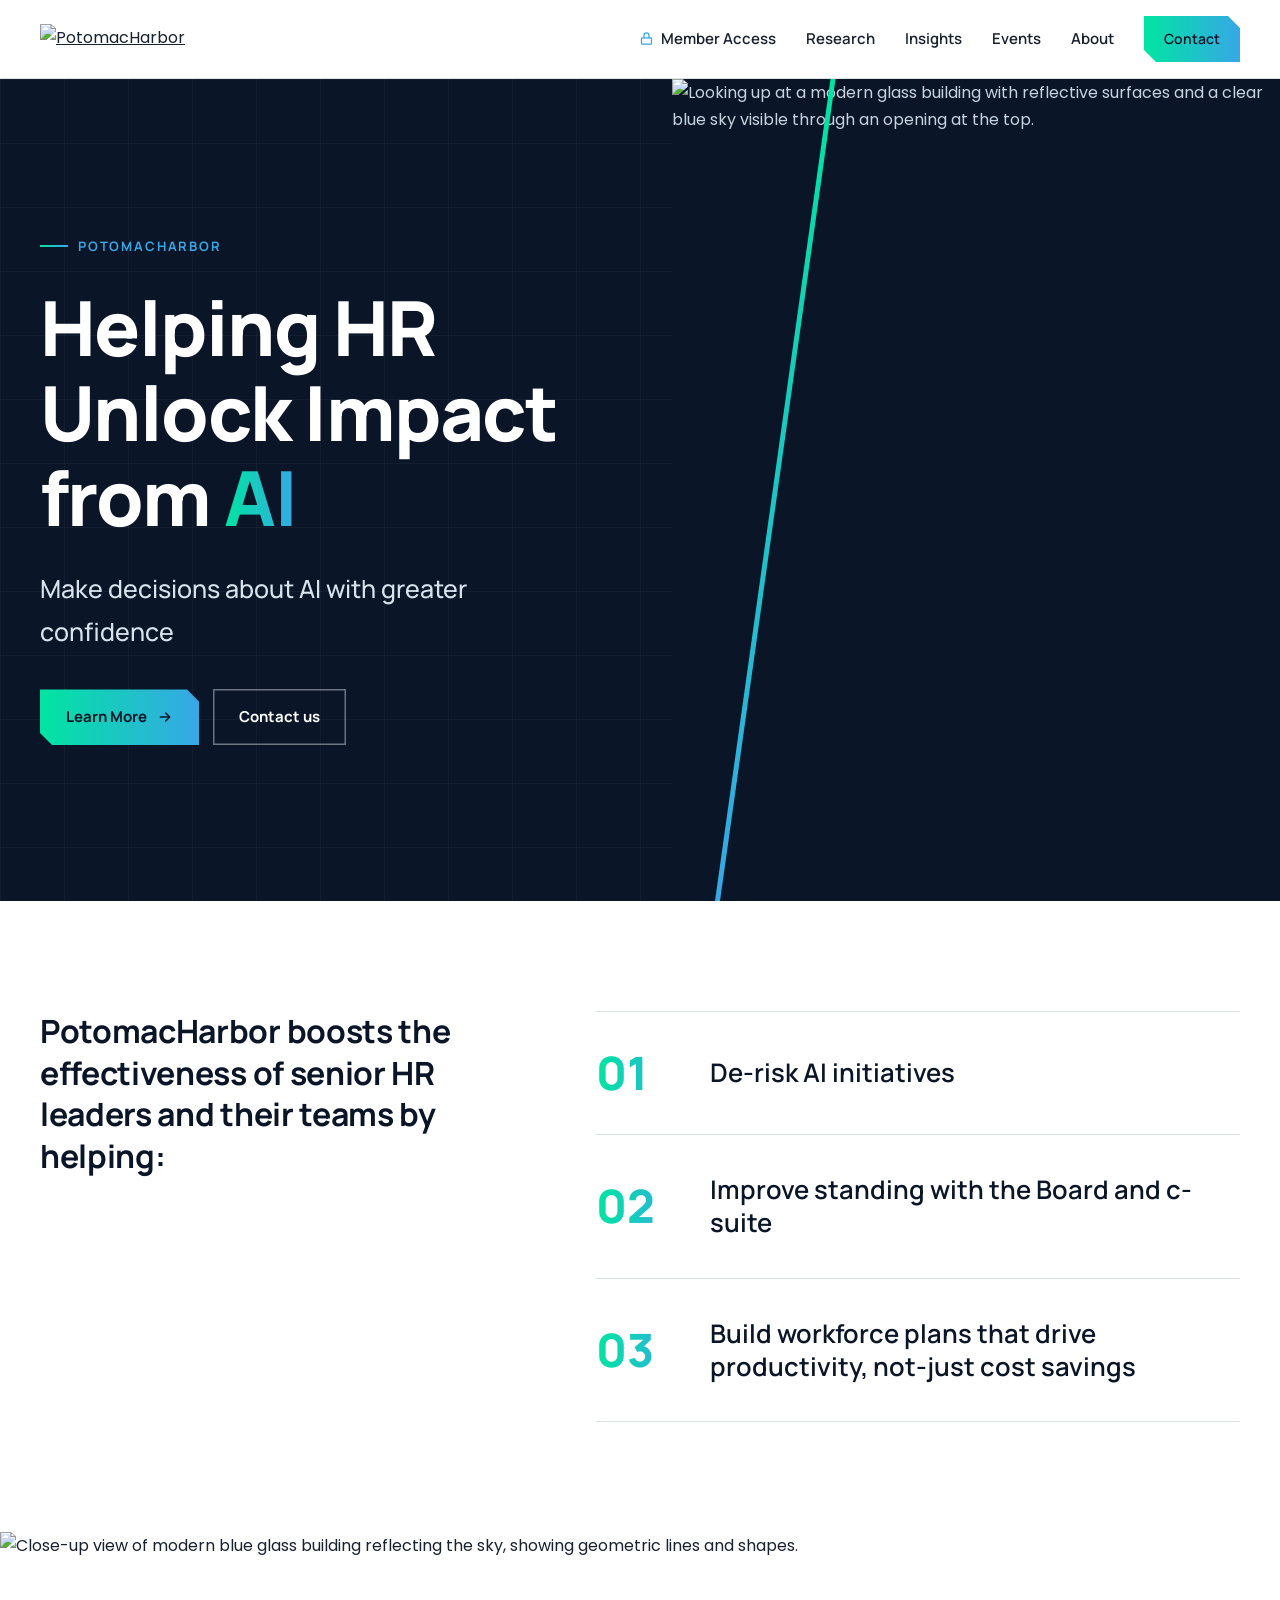
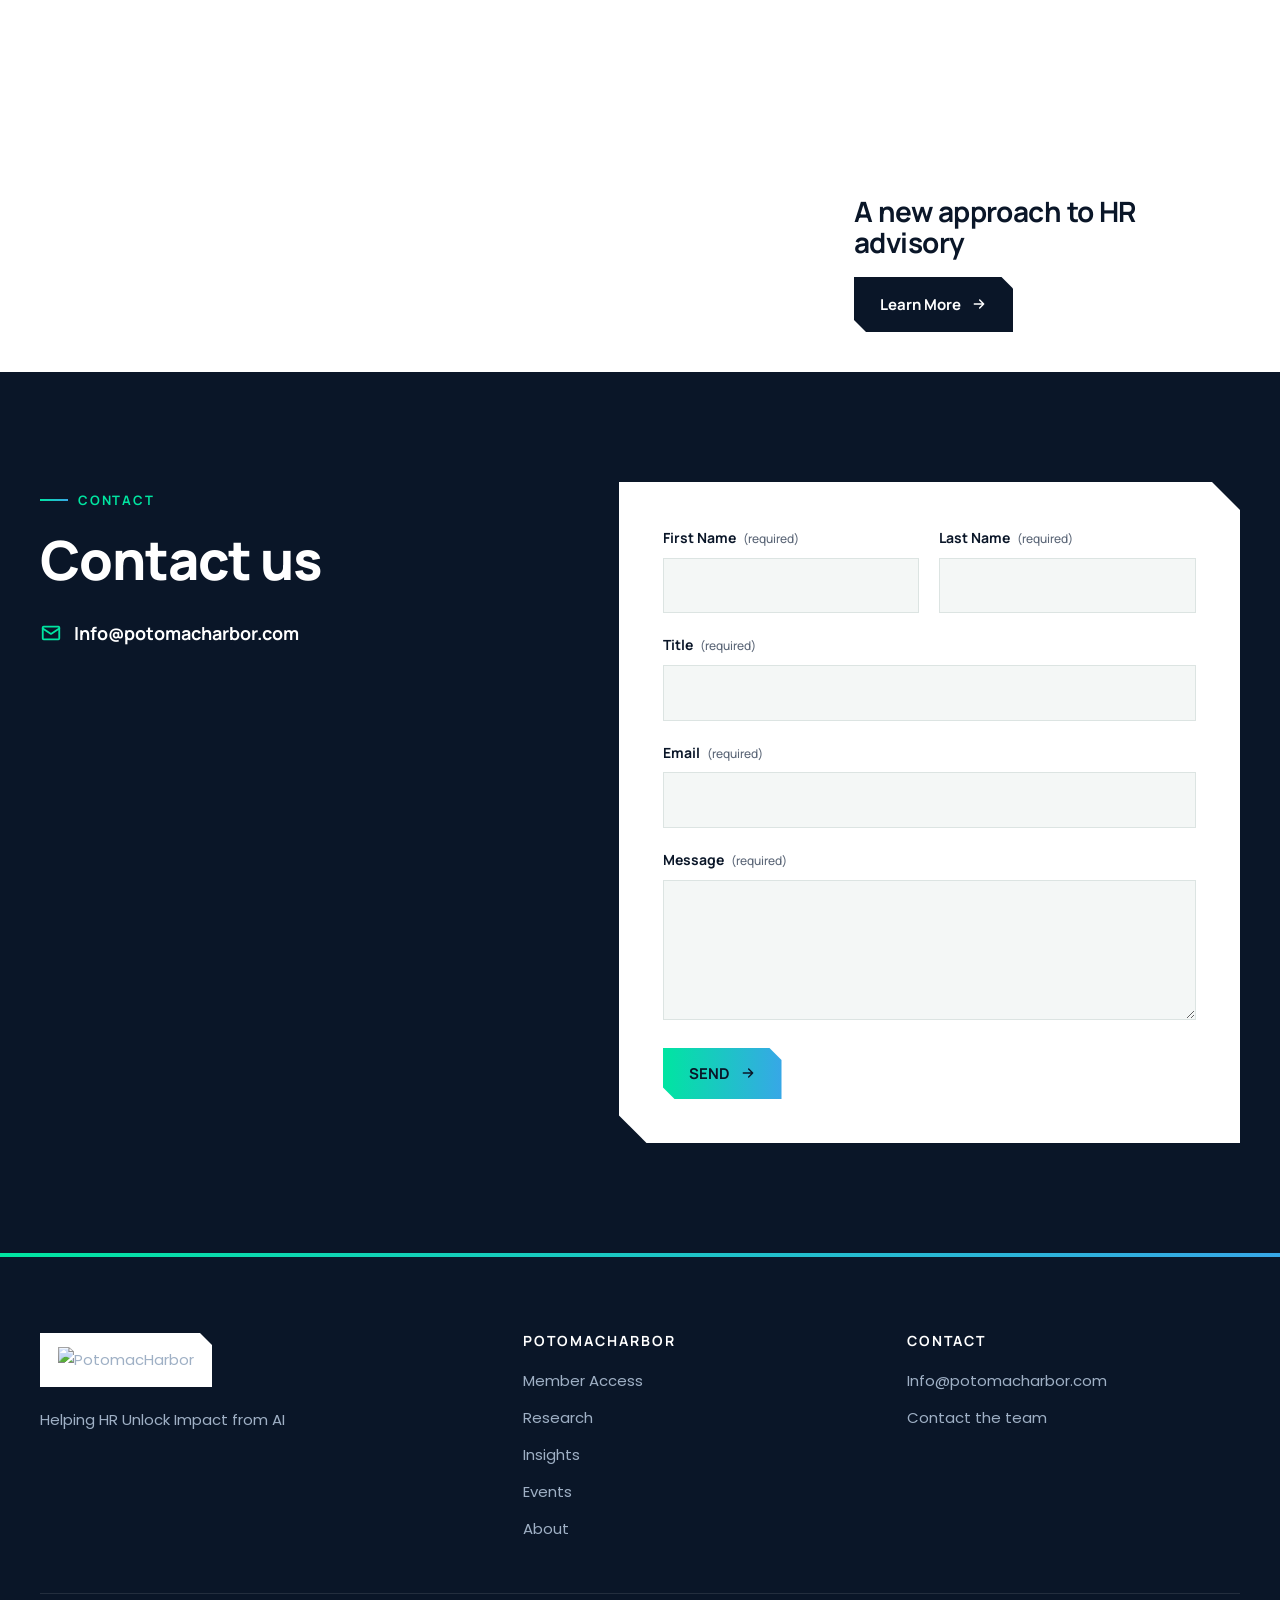
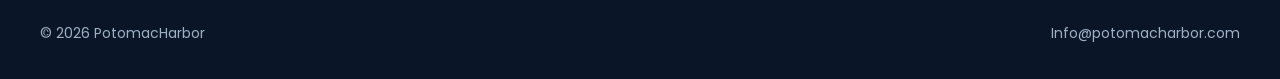
==== index.html @ a84b6c5d "Update index.html" ====
<!DOCTYPE html>
<html lang="en">
<head>
<meta charset="utf-8">
<meta name="viewport" content="width=device-width, initial-scale=1">
<title>Potomac Harbor | Helping HR Unlock Impact from AI</title>
<meta name="description" content="PotomacHarbor boosts the effectiveness of senior HR leaders and their teams by helping de-risk AI initiatives, improve standing with the Board and c-suite, and build workforce plans that drive productivity.">
<link rel="icon" href="https://images.squarespace-cdn.com/content/v1/69d68f6693a7e61e9a5b25c9/e6554da6-3db7-4a8c-995c-954a55c57d66/logo+white+%281%29.png?format=750w">
<link rel="preconnect" href="https://fonts.googleapis.com"><link rel="preconnect" href="https://fonts.gstatic.com" crossorigin>
<link href="https://fonts.googleapis.com/css2?family=Manrope:wght@500;600;700;800&family=Poppins:wght@400;500;600&display=swap" rel="stylesheet">
<link rel="stylesheet" href="style.css">
</head>
<body>
<a class="skip" href="#main" style="position:absolute;left:-999px">Skip to Content</a>
<header class="site-header">
  <div class="wrap">
    <a href="index.html" class="brand" aria-label="PotomacHarbor home"><img src="https://images.squarespace-cdn.com/content/v1/69d68f6693a7e61e9a5b25c9/e6554da6-3db7-4a8c-995c-954a55c57d66/logo+white+%281%29.png?format=750w" alt="PotomacHarbor"></a>
    <button class="menu-btn" aria-label="Menu" aria-expanded="false"><span></span></button>
    <nav class="nav"><a href="member-access.html" class="member"><svg viewBox="0 0 24 24" fill="none" stroke="currentColor" stroke-width="2" stroke-linecap="round" stroke-linejoin="round"><rect x="4" y="11" width="16" height="10" rx="1"/><path d="M8 11V7a4 4 0 0 1 8 0v4"/></svg>Member Access</a><a href="research.html">Research</a><a href="insights.html">Insights</a><a href="events.html">Events</a><a href="about.html">About</a><a href="contact.html" class="btn btn-primary">Contact</a></nav>
  </div>
</header>
<main id="main">

<section class="hero-home">
  <div class="grid">
    <div class="copy">
      <div class="grid-lines"></div>
      <span class="eyebrow">PotomacHarbor</span>
      <h1 class="h-xl">Helping HR Unlock Impact from <span class="grad-text">AI</span></h1>
      <p class="sub">Make decisions about AI with greater confidence</p>
      <div class="actions">
        <a href="about.html" class="btn btn-primary">Learn More <svg viewBox="0 0 24 24" fill="none" stroke="currentColor" stroke-width="2.2" stroke-linecap="round" stroke-linejoin="round"><path d="M5 12h14M13 6l6 6-6 6"/></svg></a>
        <a href="contact.html" class="btn btn-ghost">Contact us</a>
      </div>
    </div>
    <div class="visual">
      <img class="cover" src="https://images.squarespace-cdn.com/content/v1/69d68f6693a7e61e9a5b25c9/cf10af86-2cd5-4952-b2af-070ac83fb382/unsplash-image-1FxMET2U5dU.jpg?format=2500w" alt="Looking up at a modern glass building with reflective surfaces and a clear blue sky visible through an opening at the top.">
    </div>
  </div>
</section>

<section class="pad">
  <div class="wrap helping">
    <div class="intro reveal">
      <p>PotomacHarbor boosts the effectiveness of senior HR leaders and their teams by helping:</p>
    </div>
    <div class="pillars">
      <div class="pillar reveal"><span class="num grad-text">01</span><p>De-risk AI initiatives</p></div>
      <div class="pillar reveal"><span class="num grad-text">02</span><p>Improve standing with the Board and c-suite</p></div>
      <div class="pillar reveal"><span class="num grad-text">03</span><p>Build workforce plans that drive productivity, not-just cost savings</p></div>
    </div>
  </div>
</section>

<section class="glass-band">
  <img class="cover" src="https://images.squarespace-cdn.com/content/v1/69d68f6693a7e61e9a5b25c9/1776203259832-EFPD4QCX9A6XANRIGKE8/unsplash-image-DR3O0MICFYA.jpg?format=2500w" alt="Close-up view of modern blue glass building reflecting the sky, showing geometric lines and shapes.">
  <div class="panel reveal">
    <h2>A new approach to HR advisory</h2>
    <a href="about.html" class="btn btn-dark">Learn More <svg viewBox="0 0 24 24" fill="none" stroke="currentColor" stroke-width="2.2" stroke-linecap="round" stroke-linejoin="round"><path d="M5 12h14M13 6l6 6-6 6"/></svg></a>
  </div>
</section>

<section class="pad on-dark" id="contact">
  <div class="wrap contact-split">
    <div class="reveal">
      <span class="eyebrow">Contact</span>
      <h2 class="h-lg" style="margin-top:18px">Contact us</h2>
      <a class="mail" href="mailto:Info@potomacharbor.com"><svg viewBox="0 0 24 24" fill="none" stroke="currentColor" stroke-width="2" stroke-linecap="round" stroke-linejoin="round"><rect x="3" y="5" width="18" height="14" rx="1"/><path d="m3 7 9 6 9-6"/></svg>Info@potomacharbor.com</a>
    </div>
    <div class="reveal"><form class="form" novalidate>
  <div><label for="f-first">First Name <small>(required)</small></label><input id="f-first" name="first" required></div>
  <div><label for="f-last">Last Name <small>(required)</small></label><input id="f-last" name="last" required></div>
  <div class="full"><label for="f-title">Title <small>(required)</small></label><input id="f-title" name="title" required></div>
  <div class="full"><label for="f-email">Email <small>(required)</small></label><input id="f-email" type="email" name="email" required></div>
  <div class="full"><label for="f-msg">Message <small>(required)</small></label><textarea id="f-msg" name="message" required></textarea></div>
  <button class="btn btn-primary" type="submit">SEND <svg viewBox="0 0 24 24" fill="none" stroke="currentColor" stroke-width="2.2" stroke-linecap="round" stroke-linejoin="round"><path d="M5 12h14M13 6l6 6-6 6"/></svg></button>
  <p class="form-note">Thank you. Your email app should open with your message to Info@potomacharbor.com.</p>
</form></div>
  </div>
</section>

</main>
<footer class="site-footer">
  <div class="wrap">
    <div class="foot-top">
      <div>
        <a href="index.html" class="foot-logo"><img src="https://images.squarespace-cdn.com/content/v1/69d68f6693a7e61e9a5b25c9/e6554da6-3db7-4a8c-995c-954a55c57d66/logo+white+%281%29.png?format=750w" alt="PotomacHarbor"></a>
        <p>Helping HR Unlock Impact from AI</p>
      </div>
      <div>
        <h4>PotomacHarbor</h4>
        <ul>
          <li><a href="member-access.html">Member Access</a></li>
          <li><a href="research.html">Research</a></li>
          <li><a href="insights.html">Insights</a></li>
          <li><a href="events.html">Events</a></li>
          <li><a href="about.html">About</a></li>
        </ul>
      </div>
      <div>
        <h4>Contact</h4>
        <ul>
          <li><a href="mailto:Info@potomacharbor.com">Info@potomacharbor.com</a></li>
          <li><a href="contact.html">Contact the team</a></li>
        </ul>
      </div>
    </div>
    <div class="foot-bottom"><span>&copy; <span id="yr"></span> PotomacHarbor</span><span>Info@potomacharbor.com</span></div>
  </div>
</footer>
<script>document.getElementById('yr').textContent=new Date().getFullYear()</script>
<script src="main.js"></script>
</body>
</html>
---- style.css ----
/* PotomacHarbor redesign | brand: mint #00E5A1 + harbor blue #37A7E7 on deep ink */
:root{
  --ink:#0A1628;
  --ink-2:#11203A;
  --ink-3:#1A2C4A;
  --paper:#F4F7F6;
  --white:#FFFFFF;
  --line:#DCE4E2;
  --text:#18212F;
  --muted:#5A6576;
  --mint:#00E5A1;
  --sky:#37A7E7;
  --grad:linear-gradient(90deg,#00E5A1 0%,#37A7E7 100%);
  --head:'Manrope',system-ui,sans-serif;
  --body:'Poppins',system-ui,sans-serif;
  --wrap:1200px;
  --cut:28px;
}
*{box-sizing:border-box;margin:0;padding:0}
html{scroll-behavior:smooth}
body{font-family:var(--body);font-size:16px;line-height:1.7;color:var(--text);background:var(--white);-webkit-font-smoothing:antialiased}
img{display:block;max-width:100%}
a{color:inherit}
h1,h2,h3,h4{font-family:var(--head);line-height:1.12;letter-spacing:-.02em;font-weight:700}
.wrap{width:min(var(--wrap),100% - 48px);margin-inline:auto}
.grad-text{background:var(--grad);-webkit-background-clip:text;background-clip:text;color:transparent}
.eyebrow{display:inline-flex;align-items:center;gap:10px;font-family:var(--head);font-size:13px;font-weight:700;letter-spacing:.14em;text-transform:uppercase;color:var(--sky)}
.eyebrow::before{content:"";width:28px;height:2px;background:var(--grad)}
.on-dark .eyebrow{color:var(--mint)}

/* Buttons */
.btn{display:inline-flex;align-items:center;gap:10px;font-family:var(--head);font-weight:700;font-size:15px;padding:15px 26px;text-decoration:none;border:0;cursor:pointer;transition:transform .2s,box-shadow .2s,background .2s;clip-path:polygon(0 0,calc(100% - 12px) 0,100% 12px,100% 100%,12px 100%,0 calc(100% - 12px))}
.btn-primary{background:var(--grad);color:var(--ink)}
.btn-primary:hover{transform:translateY(-2px);box-shadow:0 12px 28px rgba(0,229,161,.28)}
.btn-ghost{background:transparent;color:var(--white);box-shadow:inset 0 0 0 1.5px rgba(255,255,255,.4);clip-path:none}
.btn-ghost:hover{box-shadow:inset 0 0 0 1.5px var(--mint);color:var(--mint)}
.btn-dark{background:var(--ink);color:var(--white)}
.btn-dark:hover{background:var(--ink-3)}
.btn svg{width:16px;height:16px}
.link-arrow{font-family:var(--head);font-weight:700;color:var(--ink);text-decoration:none;display:inline-flex;gap:8px;align-items:center;border-bottom:2px solid var(--mint);padding-bottom:2px}
.link-arrow:hover{color:var(--sky);border-color:var(--sky)}

/* Header */
.site-header{position:sticky;top:0;z-index:50;background:rgba(255,255,255,.94);backdrop-filter:saturate(1.4) blur(10px);border-bottom:1px solid var(--line)}
.site-header .wrap{display:flex;align-items:center;justify-content:space-between;height:78px}
.brand img{height:30px;width:auto}
.nav{display:flex;align-items:center;gap:30px}
.nav a{font-family:var(--head);font-weight:600;font-size:15px;text-decoration:none;color:var(--text);position:relative;padding:6px 0}
.nav a:not(.btn)::after{content:"";position:absolute;left:0;right:100%;bottom:0;height:2px;background:var(--grad);transition:right .25s}
.nav a:not(.btn):hover::after,.nav a.active::after{right:0}
.nav .btn{padding:11px 20px;font-size:14px;color:var(--ink)}
.nav .member{display:inline-flex;align-items:center;gap:7px}
.nav .member svg{width:15px;height:15px;color:var(--sky)}
.menu-btn{display:none;background:none;border:0;width:44px;height:44px;cursor:pointer;position:relative}
.menu-btn span,.menu-btn span::before,.menu-btn span::after{position:absolute;left:10px;width:24px;height:2px;background:var(--ink);content:"";transition:.25s}
.menu-btn span{top:21px}.menu-btn span::before{top:-7px;left:0}.menu-btn span::after{top:7px;left:0}
.menu-open .menu-btn span{background:transparent}
.menu-open .menu-btn span::before{top:0;transform:rotate(45deg)}
.menu-open .menu-btn span::after{top:0;transform:rotate(-45deg)}

/* Sections */
section{position:relative}
.pad{padding:110px 0}
.pad-sm{padding:72px 0}
.bg-paper{background:var(--paper)}
.on-dark{background:var(--ink);color:#D3DCE8}
.on-dark h1,.on-dark h2,.on-dark h3,.on-dark h4{color:var(--white)}
.lead{font-size:19px;line-height:1.65;color:var(--muted)}
.on-dark .lead{color:#CBD7E5}
.h-xl{font-size:clamp(42px,6vw,76px);font-weight:800}
.h-lg{font-size:clamp(34px,4.4vw,54px);font-weight:800}
.h-md{font-size:clamp(26px,3vw,36px)}
.stack>*+*{margin-top:22px}

/* Image treatments (varied, no arch) */
.img-chamfer{clip-path:polygon(0 0,calc(100% - 70px) 0,100% 70px,100% 100%,70px 100%,0 calc(100% - 70px))}
.img-frame{position:relative}
.img-frame::before{content:"";position:absolute;inset:22px -22px -22px 22px;border:2px solid;border-image:var(--grad) 1;z-index:0}
.img-frame img{position:relative;z-index:1}
.img-slant{clip-path:polygon(14% 0,100% 0,100% 100%,0 100%)}
.cover{width:100%;height:100%;object-fit:cover}

/* ===== HOME ===== */
.hero-home{background:var(--ink);overflow:hidden;color:#C9D3E0}
.hero-home .grid{display:grid;grid-template-columns:1.05fr .95fr;min-height:calc(100vh - 78px);max-height:860px}
.hero-home .copy{padding:110px 60px 110px max(24px,calc((100vw - var(--wrap))/2));display:flex;flex-direction:column;justify-content:center;gap:28px;position:relative;z-index:2}
.hero-home h1{color:var(--white)}
.hero-home .sub{font-family:var(--head);font-size:clamp(20px,2vw,25px);font-weight:500;color:#D9E3EE;max-width:30ch}
.hero-home .actions{display:flex;flex-wrap:wrap;gap:14px;margin-top:8px}
.hero-home .visual{position:relative}
.hero-home .visual img{position:absolute;inset:0}
.hero-home .visual::after{content:"";position:absolute;left:0;top:0;bottom:0;width:5px;background:linear-gradient(180deg,var(--mint),var(--sky));transform:skewX(-8deg);transform-origin:bottom;left:7%}
.grid-lines{position:absolute;inset:0;background-image:linear-gradient(rgba(255,255,255,.04) 1px,transparent 1px),linear-gradient(90deg,rgba(255,255,255,.04) 1px,transparent 1px);background-size:64px 64px;pointer-events:none}

.helping{display:grid;grid-template-columns:.85fr 1.15fr;gap:80px;align-items:start}
.helping .intro{position:sticky;top:120px}
.helping .intro p{font-family:var(--head);font-size:clamp(24px,2.6vw,32px);font-weight:700;line-height:1.3;color:var(--ink);letter-spacing:-.01em}
.pillars{border-top:1px solid var(--line)}
.pillar{display:grid;grid-template-columns:90px 1fr;gap:24px;align-items:center;padding:38px 0;border-bottom:1px solid var(--line);transition:padding .3s}
.pillar:hover{padding-left:14px}
.pillar .num{font-family:var(--head);font-weight:800;font-size:46px;line-height:1}
.pillar p{font-family:var(--head);font-size:clamp(20px,2vw,26px);font-weight:600;color:var(--ink);line-height:1.3}

.glass-band{position:relative;height:440px;overflow:hidden}
.glass-band img{position:absolute;inset:0}
.glass-band .panel{position:absolute;right:max(24px,calc((100vw - var(--wrap))/2));bottom:0;background:var(--white);padding:40px 44px;max-width:430px;clip-path:polygon(0 0,calc(100% - 30px) 0,100% 30px,100% 100%,0 100%)}
.glass-band .panel h2{font-size:28px;color:var(--ink);margin-bottom:18px}

/* Contact block */
.contact-split{display:grid;grid-template-columns:.9fr 1.1fr;gap:70px;align-items:start}
.contact-split .mail{display:inline-flex;align-items:center;gap:12px;margin-top:28px;font-family:var(--head);font-weight:700;font-size:18px;color:var(--white);text-decoration:none}
.contact-split .mail svg{width:22px;height:22px;color:var(--mint)}
.form{background:var(--white);padding:44px;display:grid;grid-template-columns:1fr 1fr;gap:20px;clip-path:polygon(0 0,calc(100% - var(--cut)) 0,100% var(--cut),100% 100%,var(--cut) 100%,0 calc(100% - var(--cut)))}
.form .full{grid-column:1/-1}
.form label{display:block;font-family:var(--head);font-weight:700;font-size:14px;color:var(--ink);margin-bottom:8px}
.form label small{font-weight:500;color:var(--muted);font-size:12px;margin-left:4px}
.form input,.form textarea{width:100%;font:inherit;font-size:15px;padding:14px 16px;border:1.5px solid var(--line);background:var(--paper);color:var(--text);outline:none;transition:border .2s,background .2s}
.form input:focus,.form textarea:focus{border-color:var(--sky);background:var(--white)}
.form textarea{min-height:140px;resize:vertical}
.form .btn{justify-self:start}
.form-note{grid-column:1/-1;font-size:14px;color:var(--muted);display:none}
.form.sent .form-note{display:block}
.bordered .form{box-shadow:0 0 0 1px var(--line)}

/* ===== PAGE HEROES ===== */
.page-hero{background:var(--ink);color:#C9D3E0;overflow:hidden}
.page-hero .wrap{position:relative;z-index:2}

/* About */
.about-hero .grid{display:grid;grid-template-columns:1.1fr .9fr;gap:70px;align-items:center;padding:100px 0}
.about-hero .img-frame img{height:520px;width:100%;object-fit:cover}
.offer-grid{display:grid;grid-template-columns:repeat(4,1fr);gap:1px;background:var(--line);border:1px solid var(--line);margin-top:50px}
.offer{background:var(--white);padding:36px 30px;min-height:220px;display:flex;flex-direction:column;justify-content:space-between;gap:30px;transition:background .25s}
.offer:hover{background:var(--paper)}
.offer .ic{width:48px;height:48px;display:grid;place-items:center;background:var(--ink);color:var(--mint);clip-path:polygon(0 0,calc(100% - 10px) 0,100% 10px,100% 100%,0 100%)}
.offer .ic svg{width:24px;height:24px}
.offer h3{font-size:21px;color:var(--ink);font-weight:700}
.approach{margin-top:60px;display:grid;grid-template-columns:auto 1fr;gap:26px;align-items:start;max-width:900px}
.approach::before{content:"";width:5px;height:100%;background:var(--grad)}
.approach p{font-family:var(--head);font-size:clamp(20px,2.1vw,26px);font-weight:600;color:var(--ink);line-height:1.45}

.cpo{display:grid;grid-template-columns:1fr 1fr;gap:80px;align-items:center}
.cpo .big{font-size:clamp(46px,6vw,84px);font-weight:800;line-height:1}
.cpo p{font-size:18px;line-height:1.8}

.team-grid{display:grid;grid-template-columns:repeat(4,1fr);gap:28px;margin-top:54px}
.member-card{background:var(--white);border:1px solid var(--line);display:flex;flex-direction:column;transition:transform .3s,box-shadow .3s}
.member-card:hover{transform:translateY(-6px);box-shadow:0 22px 44px rgba(10,22,40,.1)}
.member-card .photo{aspect-ratio:4/4.4;overflow:hidden;position:relative;background:var(--paper)}
.member-card .photo img{width:100%;height:100%;object-fit:cover;object-position:top center;filter:grayscale(.15)}
.member-card .photo::after{content:"";position:absolute;left:0;right:0;bottom:0;height:5px;background:var(--grad)}
.member-card .body{padding:26px 24px 28px;display:flex;flex-direction:column;gap:14px;flex:1}
.member-card h4{font-size:21px;color:var(--ink)}
.member-card .bio{font-size:14.5px;color:var(--muted);line-height:1.65}
.roles{list-style:none;border-top:1px solid var(--line);padding-top:14px;margin-top:auto;display:grid;gap:8px}
.roles li{font-size:13.5px;line-height:1.45;color:var(--text);padding-left:16px;position:relative}
.roles li::before{content:"";position:absolute;left:0;top:7px;width:7px;height:7px;background:var(--mint);transform:rotate(45deg)}
.board-grid{display:grid;grid-template-columns:1fr 1fr;gap:28px;margin-top:46px}
.board-card{display:grid;grid-template-columns:170px 1fr;background:var(--white);border:1px solid var(--line)}
.board-card img{width:100%;height:100%;object-fit:cover;object-position:top;min-height:200px}
.board-card .body{padding:30px;display:flex;flex-direction:column;justify-content:center;gap:12px}
.board-card h4{font-size:21px;color:var(--ink)}
.board-card p{font-size:15px;color:var(--muted)}

/* Research */
.research-hero{position:relative;min-height:600px;display:flex;align-items:flex-end;overflow:hidden;background:var(--ink)}
.research-hero>img{position:absolute;inset:0;opacity:.85}
.research-hero::after{content:"";position:absolute;inset:0;background:linear-gradient(0deg,rgba(10,22,40,.95) 0%,rgba(10,22,40,.25) 60%,rgba(10,22,40,.1) 100%)}
.research-hero .wrap{position:relative;z-index:2;padding:0 0 90px}
.research-hero h1{color:var(--white);font-size:clamp(50px,8vw,112px);font-weight:800;line-height:.98;letter-spacing:-.035em}
.research-hero h1 span{display:block}
.study{display:grid;grid-template-columns:1.25fr .75fr;gap:70px;align-items:start}
.badge{display:inline-block;font-family:var(--head);font-weight:700;font-size:13px;letter-spacing:.06em;padding:8px 14px;background:var(--ink);color:var(--mint)}
.study .body p{font-size:17px;line-height:1.8}
.study .body h3{font-size:clamp(26px,3vw,36px);color:var(--ink)}
.callout{background:var(--ink);color:#C9D3E0;padding:40px;position:sticky;top:120px;clip-path:polygon(0 0,100% 0,100% calc(100% - 40px),calc(100% - 40px) 100%,0 100%)}
.callout .stat{font-family:var(--head);font-size:84px;font-weight:800;line-height:1}
.callout p{margin-top:16px;font-size:16px}
.callout hr{border:0;height:1px;background:rgba(255,255,255,.14);margin:28px 0}
.findings{display:grid;grid-template-columns:1fr 1fr;gap:24px;margin-top:46px}
.finding{background:var(--white);border:1px solid var(--line);padding:38px;position:relative;overflow:hidden}
.finding::before{content:"";position:absolute;top:0;left:0;width:100%;height:4px;background:var(--grad);transform:scaleX(.18);transform-origin:left;transition:transform .5s}
.finding:hover::before{transform:scaleX(1)}
.finding .fig{font-family:var(--head);font-weight:800;font-size:54px;line-height:1;color:var(--ink);display:flex;align-items:baseline;gap:12px;flex-wrap:wrap}
.finding .fig small{font-size:16px;font-weight:600;color:var(--muted);letter-spacing:0}
.finding p{margin-top:18px;font-size:16px;line-height:1.75}
.finding p strong{color:var(--ink);font-family:var(--head)}
.fourS{display:grid;grid-template-columns:repeat(4,1fr);margin-top:56px;position:relative}
.fourS::before{content:"";position:absolute;top:44px;left:44px;right:12%;height:2px;background:var(--grad);opacity:.6}
.s-step{padding-right:28px;position:relative}
.s-step .letter{width:88px;height:88px;display:grid;place-items:center;font-family:var(--head);font-weight:800;font-size:38px;color:var(--ink);background:var(--grad);clip-path:polygon(50% 0,100% 50%,50% 100%,0 50%);position:relative;z-index:1}
.s-step h3{font-size:26px;margin:26px 0 10px}
.s-step p{font-size:15.5px;color:#AFC0D4}
.resources{display:grid;grid-template-columns:1fr 1fr;gap:24px;margin-top:60px}
.res{padding:34px;border:1px solid rgba(255,255,255,.14);display:flex;flex-direction:column;gap:18px;align-items:flex-start}
.res p{font-size:16px}
.fineprint{margin-top:40px;font-size:14px;color:#8FA1B8;max-width:900px}
.next-up{display:grid;grid-template-columns:auto 1fr auto;gap:50px;align-items:center;background:var(--white);border:1px solid var(--line);padding:56px;position:relative}
.next-up::before{content:"";position:absolute;left:-1px;top:-1px;bottom:-1px;width:8px;background:var(--grad)}
.next-up .tag{writing-mode:vertical-rl;transform:rotate(180deg);font-family:var(--head);font-weight:800;letter-spacing:.2em;text-transform:uppercase;font-size:13px;color:var(--sky)}
.next-up h2{color:var(--ink)}
.next-up .q{font-family:var(--head);font-size:21px;font-weight:600;color:var(--ink);margin-top:14px}
.next-up .soon{font-family:var(--head);font-weight:700;color:var(--ink);background:var(--paper);padding:14px 20px;border:1px dashed var(--sky);white-space:nowrap}

/* Insights */
.insights-hero{position:relative;padding:120px 0 100px;overflow:hidden}
.insights-hero>img{position:absolute;top:0;right:0;width:46%;height:100%;object-fit:cover}
.insights-hero::before{content:"";position:absolute;inset:0;background:linear-gradient(90deg,var(--ink) 52%,rgba(10,22,40,.2) 80%);z-index:1}
.insights-hero h1{font-size:clamp(54px,8vw,108px);font-weight:800;color:var(--white);letter-spacing:-.04em}
.insights-hero p{font-size:21px;max-width:28ch;color:#C9D3E0;margin-top:16px;font-family:var(--head);font-weight:500}
.post-feature{display:grid;grid-template-columns:1.2fr .8fr;border:1px solid var(--line);background:var(--white);text-decoration:none;color:inherit;transition:box-shadow .3s}
.post-feature:hover{box-shadow:0 26px 50px rgba(10,22,40,.1)}
.post-feature .thumb{overflow:hidden;background:var(--paper)}
.post-feature .thumb img{width:100%;height:100%;object-fit:cover;transition:transform .6s}
.post-feature:hover .thumb img,.post-card:hover .thumb img{transform:scale(1.04)}
.post-feature .body{padding:56px 50px;display:flex;flex-direction:column;justify-content:center;gap:22px}
.post-feature h2{font-size:clamp(28px,3vw,40px);color:var(--ink)}
.post-feature p{font-size:17px;color:var(--muted)}
.post-grid{display:grid;grid-template-columns:1fr 1fr;gap:28px;margin-top:28px}
.post-card{display:flex;flex-direction:column;background:var(--white);border:1px solid var(--line);text-decoration:none;color:inherit;transition:box-shadow .3s,transform .3s}
.post-card:hover{box-shadow:0 22px 44px rgba(10,22,40,.1);transform:translateY(-4px)}
.post-card .thumb{aspect-ratio:16/9;overflow:hidden;background:var(--paper)}
.post-card .thumb img{width:100%;height:100%;object-fit:cover;transition:transform .6s}
.post-card .body{padding:32px;display:flex;flex-direction:column;gap:16px;flex:1}
.post-card h3{font-size:24px;color:var(--ink)}
.post-card p{font-size:15.5px;color:var(--muted)}
.post-card .link-arrow,.post-feature .link-arrow{align-self:flex-start;margin-top:auto}

/* Learn more strip */
.learn-more{display:grid;grid-template-columns:.8fr 1.2fr;gap:70px;align-items:start}

/* Events */
.events-hero{position:relative;padding:110px 0;overflow:hidden;background:var(--ink)}
.events-hero>img{position:absolute;inset:0;opacity:.55}
.events-hero .wrap{position:relative;z-index:2;display:flex;justify-content:space-between;align-items:flex-end;gap:40px;flex-wrap:wrap}
.events-hero h1{color:var(--white);font-size:clamp(48px,7vw,96px);font-weight:800;letter-spacing:-.035em;max-width:9ch;line-height:1}
.events-hero .count{font-family:var(--head);color:var(--white);text-align:right}
.events-hero .count b{display:block;font-size:72px;line-height:1;font-weight:800}
.ev-group+.ev-group{margin-top:80px}
.ev-group>h2{font-size:28px;color:var(--ink);margin-bottom:28px;display:flex;align-items:center;gap:16px}
.ev-group>h2::after{content:"";flex:1;height:1px;background:var(--line)}
.event{display:grid;grid-template-columns:120px 300px 1fr auto;gap:36px;align-items:center;padding:30px 0;border-top:1px solid var(--line)}
.event:last-child{border-bottom:1px solid var(--line)}
.event .date{font-family:var(--head);text-align:center;border:1.5px solid var(--ink);padding:12px 6px}
.event .date .m{font-size:13px;font-weight:800;letter-spacing:.14em;text-transform:uppercase;color:var(--sky)}
.event .date .d{font-size:42px;font-weight:800;line-height:1;color:var(--ink)}
.event .date .y{font-size:13px;color:var(--muted)}
.event .thumb{aspect-ratio:16/9;overflow:hidden;clip-path:polygon(0 0,calc(100% - 22px) 0,100% 22px,100% 100%,0 100%)}
.event .thumb img{width:100%;height:100%;object-fit:cover}
.event h3{font-size:24px;color:var(--ink)}
.event h3 a{text-decoration:none}
.event h3 a:hover{color:var(--sky)}
.event .meta{display:flex;flex-wrap:wrap;gap:6px 18px;margin:10px 0;font-size:14px;color:var(--muted)}
.event .meta span{display:inline-flex;align-items:center;gap:7px}
.event .meta svg{width:15px;height:15px;color:var(--sky)}
.event .desc{font-size:16px}
.ev-group.past .event{opacity:.72}
.ev-group.past .event .date{border-color:var(--line)}

/* Contact page */
.contact-page{display:grid;grid-template-columns:1fr 1fr;min-height:calc(100vh - 78px)}
.contact-page .left{background:var(--ink);color:#C9D3E0;padding:100px 60px 100px max(24px,calc((100vw - var(--wrap))/2));display:flex;flex-direction:column;justify-content:center;gap:24px;position:relative;overflow:hidden}
.contact-page .left h1{color:var(--white)}
.contact-page .left .shot{margin-top:24px;height:300px;width:100%;object-fit:cover}
.contact-page .right{background:var(--paper);padding:100px max(24px,calc((100vw - var(--wrap))/2)) 100px 60px;display:flex;align-items:center}
.contact-page .right .form{width:100%}

/* Member access */
.hub{display:grid;grid-template-columns:1.1fr .9fr;gap:60px;align-items:stretch}
.hub-intro h1{color:var(--white)}
.hub-cards{display:grid;gap:20px}
.hub-card{background:var(--white);color:var(--text);padding:34px;display:flex;flex-direction:column;gap:14px;align-items:flex-start;clip-path:polygon(0 0,calc(100% - 22px) 0,100% 22px,100% 100%,0 100%)}
.hub-card h3{font-size:22px;color:var(--ink)}
.hub-note{margin-top:30px;display:flex;gap:16px;align-items:flex-start;padding:22px 24px;border:1px solid rgba(55,167,231,.45);background:rgba(55,167,231,.08);font-size:15px;color:#D6E2EE}
.hub-note svg{flex:0 0 22px;width:22px;height:22px;color:var(--sky);margin-top:2px}

/* Footer */
.site-footer{background:var(--ink);color:#9FB0C5;padding:80px 0 34px;position:relative;overflow:hidden}
.site-footer::before{content:"";position:absolute;top:0;left:0;right:0;height:4px;background:var(--grad)}
.foot-top{display:grid;grid-template-columns:1.3fr 1fr 1fr;gap:50px;padding-bottom:50px;border-bottom:1px solid rgba(255,255,255,.1)}
.foot-logo{display:inline-block;background:var(--white);padding:14px 18px;clip-path:polygon(0 0,calc(100% - 12px) 0,100% 12px,100% 100%,0 100%)}
.foot-logo img{height:26px;width:auto}
.foot-top p{margin-top:20px;max-width:34ch;font-size:15px}
.foot-top h4{font-size:14px;letter-spacing:.14em;text-transform:uppercase;color:var(--white);margin-bottom:18px}
.foot-top ul{list-style:none;display:grid;gap:10px}
.foot-top a{text-decoration:none;font-size:15px;transition:color .2s}
.foot-top a:hover{color:var(--mint)}
.foot-bottom{padding-top:28px;display:flex;justify-content:space-between;flex-wrap:wrap;gap:12px;font-size:14px}

/* Reveal */
.reveal{opacity:0;transform:translateY(26px);transition:opacity .8s ease,transform .8s ease}
.reveal.in{opacity:1;transform:none}

/* Responsive */
@media (max-width:1080px){
  .team-grid{grid-template-columns:1fr 1fr}
  .offer-grid{grid-template-columns:1fr 1fr}
  .event{grid-template-columns:100px 220px 1fr;gap:26px}
  .event .cta{grid-column:3}
  .fourS{grid-template-columns:1fr 1fr;row-gap:50px}
  .fourS::before{display:none}
}
@media (max-width:900px){
  .menu-btn{display:block}
  .nav{position:fixed;inset:78px 0 auto 0;background:var(--white);flex-direction:column;align-items:flex-start;gap:0;padding:12px 24px 28px;border-bottom:1px solid var(--line);transform:translateY(-120%);transition:transform .35s;z-index:-1}
  .menu-open .nav{transform:none}
  .nav a{width:100%;padding:14px 0;border-bottom:1px solid var(--line)}
  .nav .btn{margin-top:18px;width:auto;border:0;padding:13px 22px}
  .pad{padding:80px 0}
  .hero-home .grid,.helping,.contact-split,.about-hero .grid,.cpo,.study,.learn-more,.post-feature,.contact-page,.hub,.foot-top{grid-template-columns:1fr}
  .hero-home .grid{max-height:none;min-height:0}
  .hero-home .copy{padding:80px 24px 60px}
  .hero-home .visual{height:360px}
  .helping{gap:40px}.helping .intro,.callout{position:static}
  .about-hero .grid{padding:70px 0;gap:50px}
  .about-hero .img-frame img{height:380px}
  .cpo{gap:30px}
  .glass-band{height:auto}
  .glass-band img{position:relative;height:300px}
  .glass-band .panel{position:relative;right:auto;max-width:none;clip-path:none}
  .findings,.post-grid,.board-grid,.resources{grid-template-columns:1fr}
  .next-up{grid-template-columns:1fr;padding:40px 30px;gap:24px}
  .next-up .tag{writing-mode:horizontal-tb;transform:none}
  .insights-hero>img{width:100%;opacity:.35}
  .insights-hero::before{background:linear-gradient(90deg,var(--ink) 30%,rgba(10,22,40,.6))}
  .post-feature .body{padding:36px 30px}
  .contact-page .left,.contact-page .right{padding:70px 24px}
  .foot-top{gap:36px}
}
@media (max-width:640px){
  .team-grid,.offer-grid,.fourS{grid-template-columns:1fr}
  .form{grid-template-columns:1fr;padding:30px 22px}
  .event{grid-template-columns:1fr;gap:18px}
  .event .date{display:inline-flex;gap:10px;align-items:baseline;justify-self:start;padding:8px 14px}
  .event .date .d{font-size:24px}
  .event .cta{grid-column:auto}
  .board-card{grid-template-columns:1fr}
  .board-card img{height:280px}
  .pillar{grid-template-columns:60px 1fr}
  .pillar .num{font-size:34px}
  .img-chamfer{clip-path:polygon(0 0,calc(100% - 40px) 0,100% 40px,100% 100%,40px 100%,0 calc(100% - 40px))}
  .img-frame::before{inset:14px -10px -14px 10px}
}
@media (prefers-reduced-motion:reduce){.reveal{opacity:1;transform:none;transition:none}*{scroll-behavior:auto}}
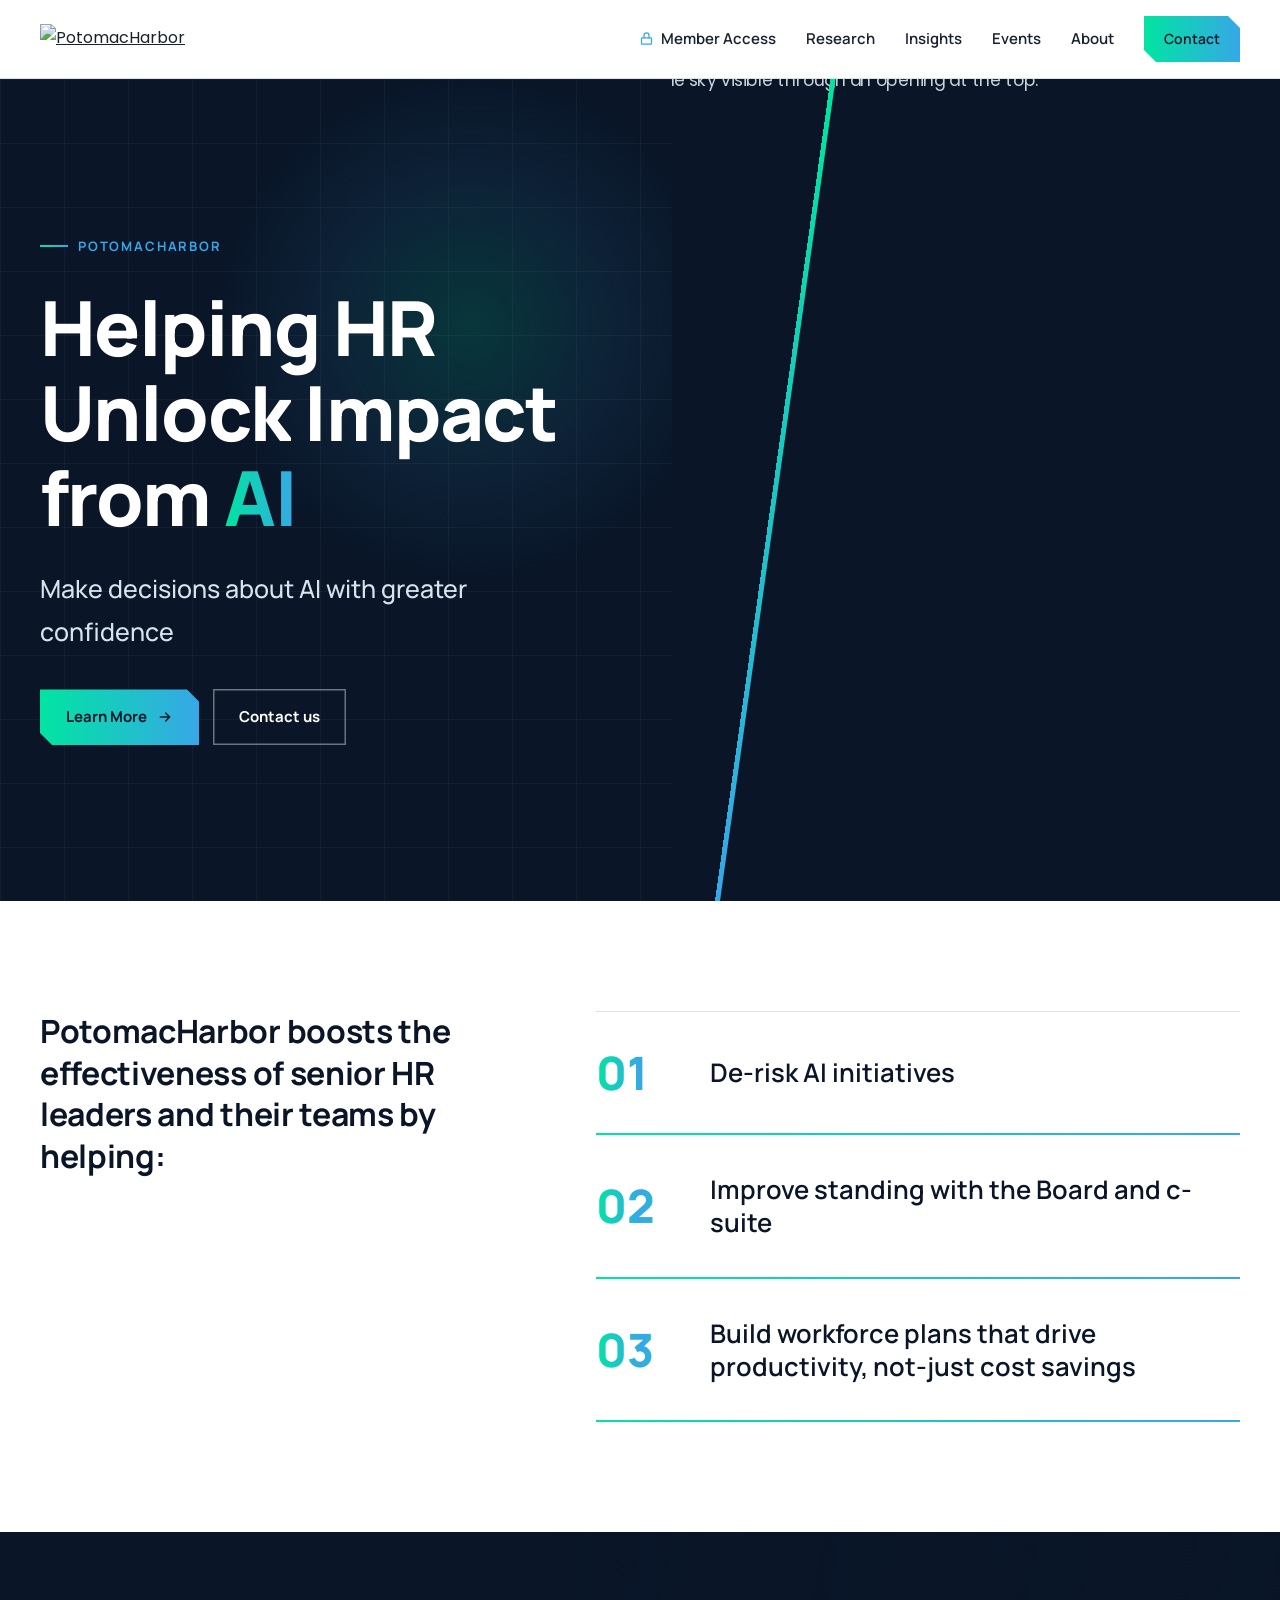
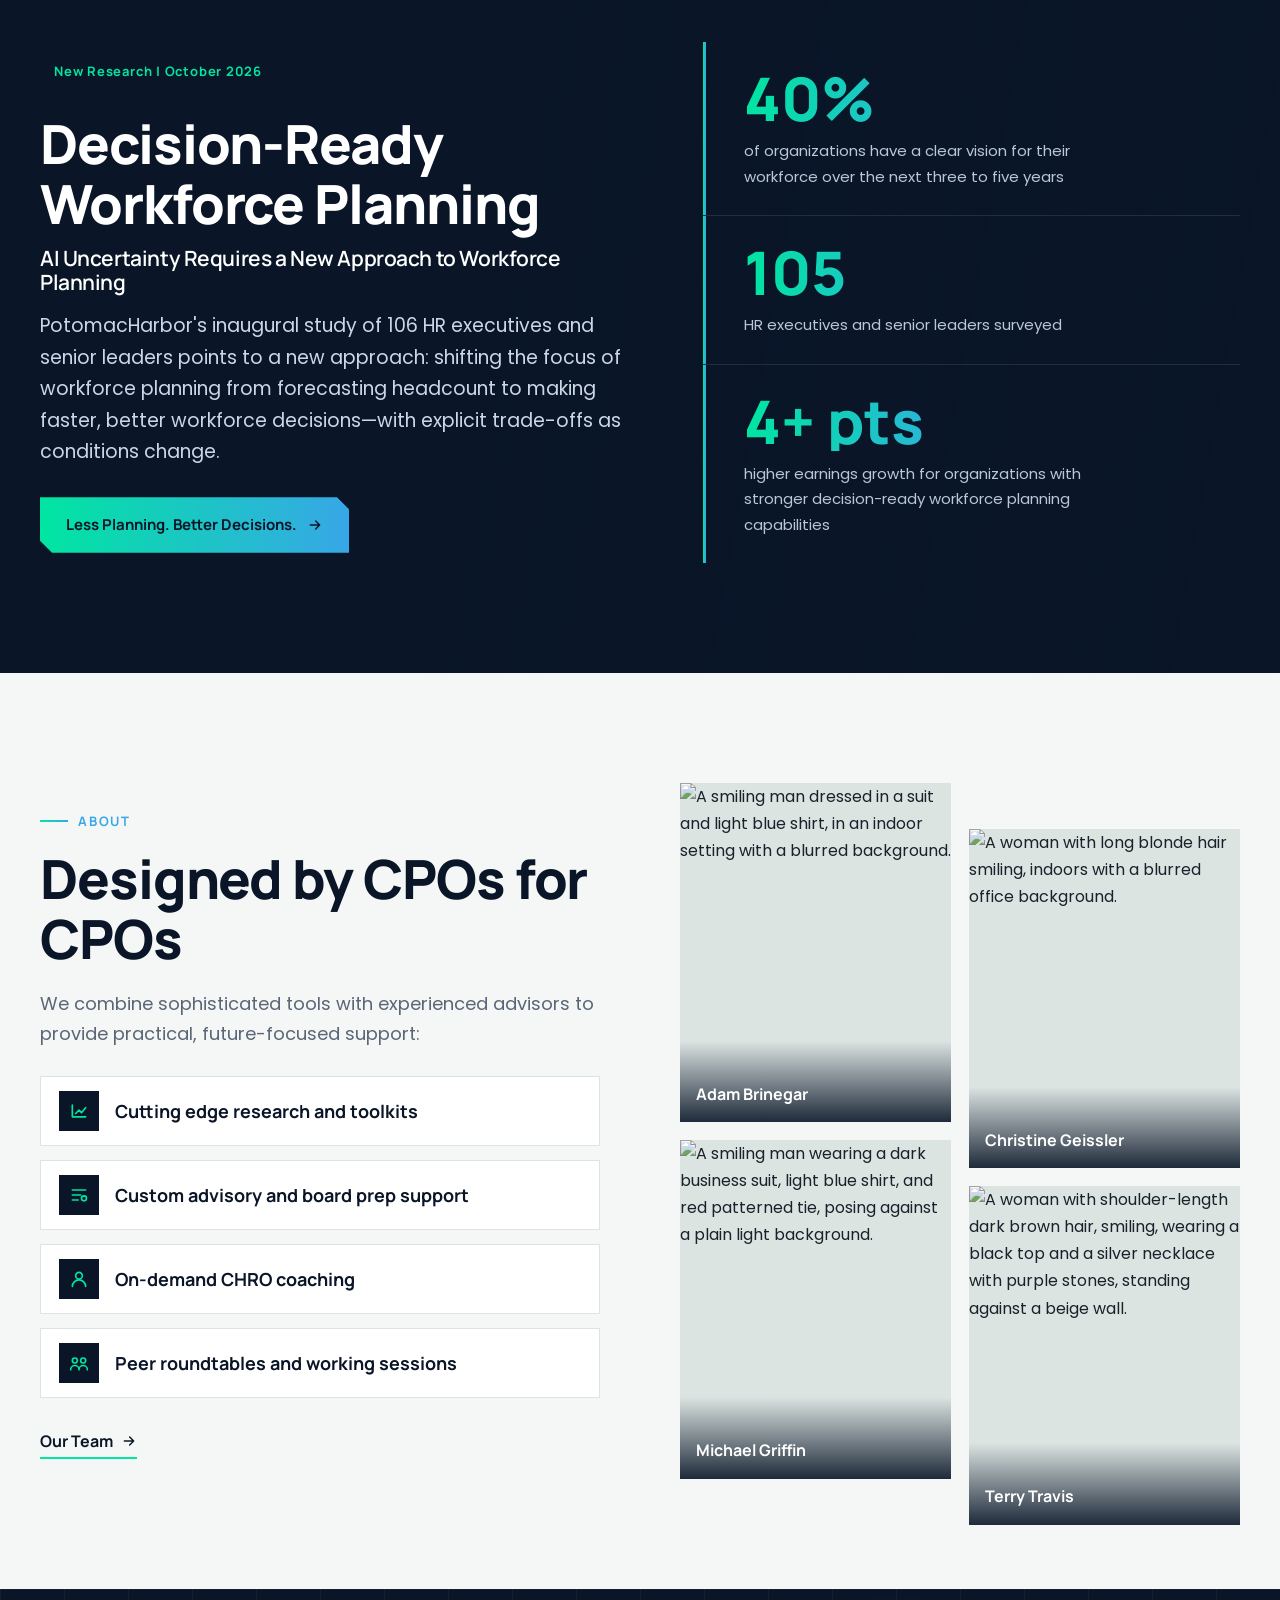
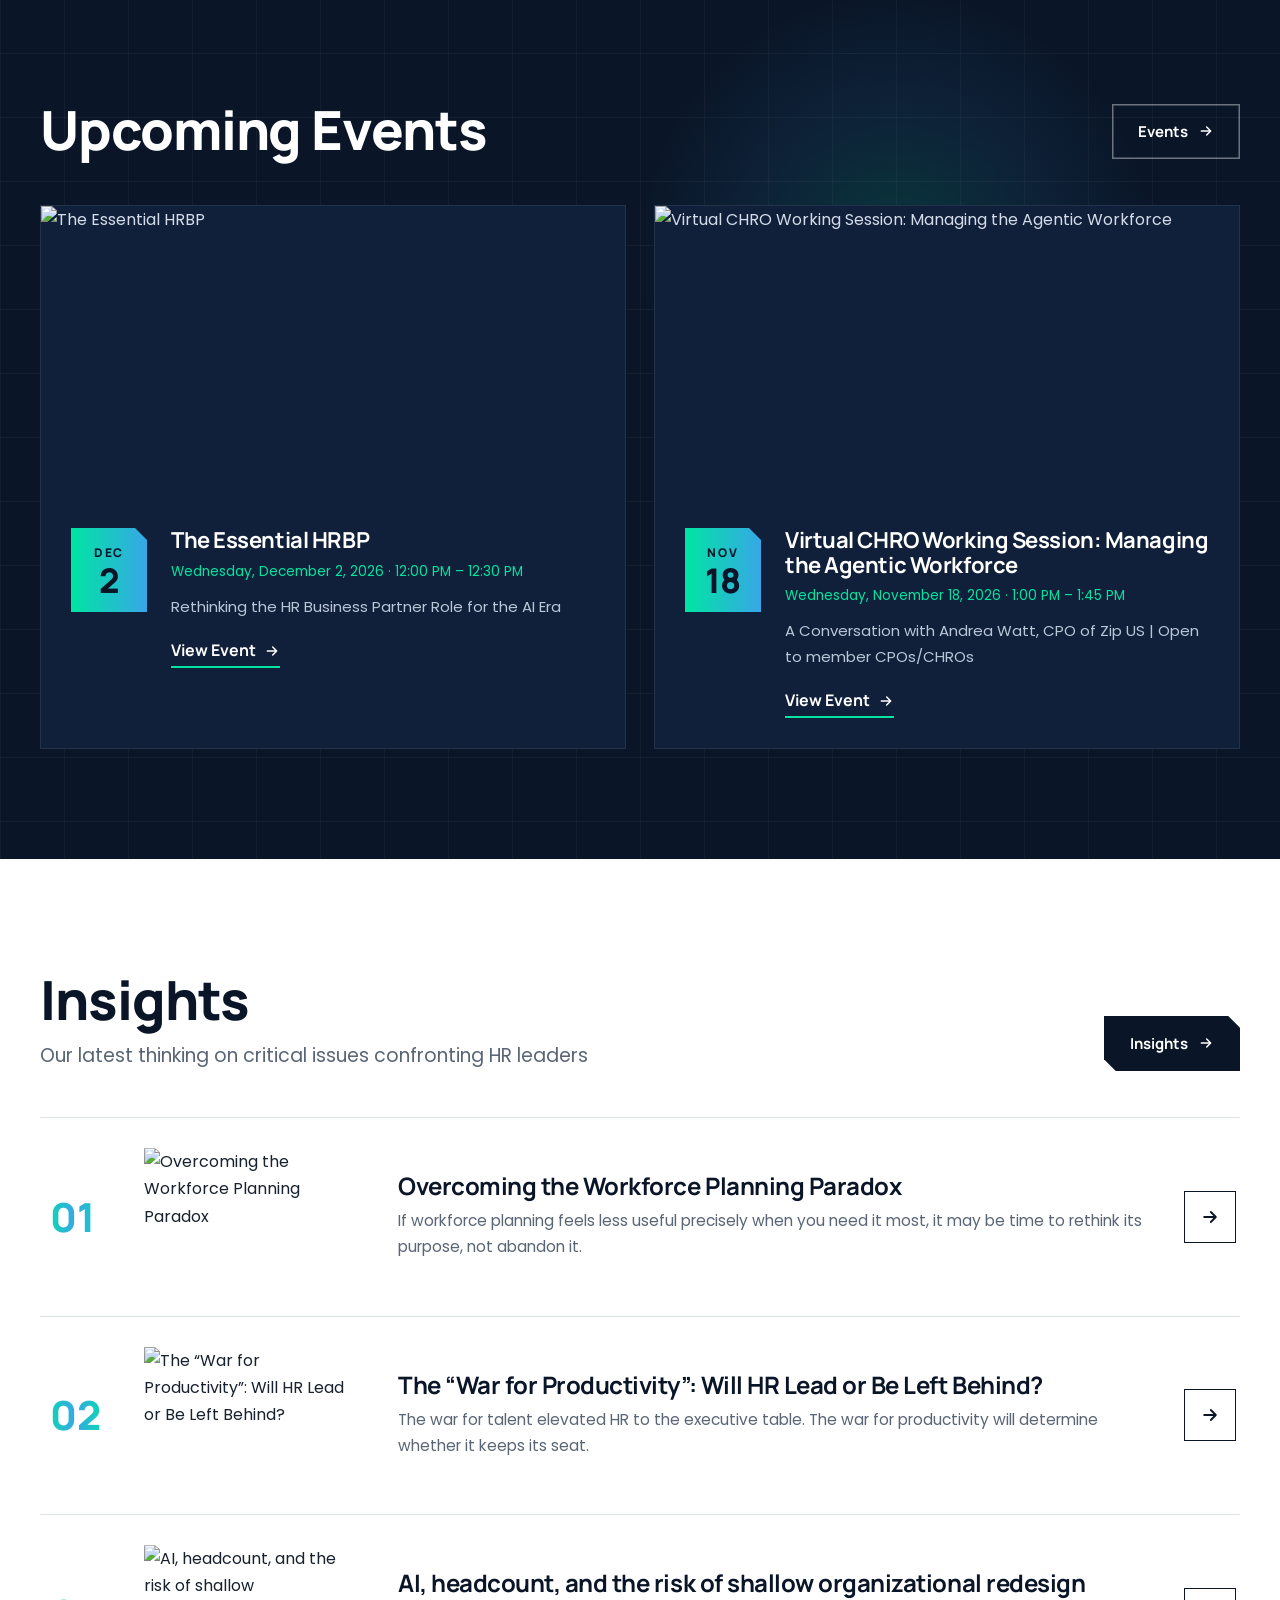
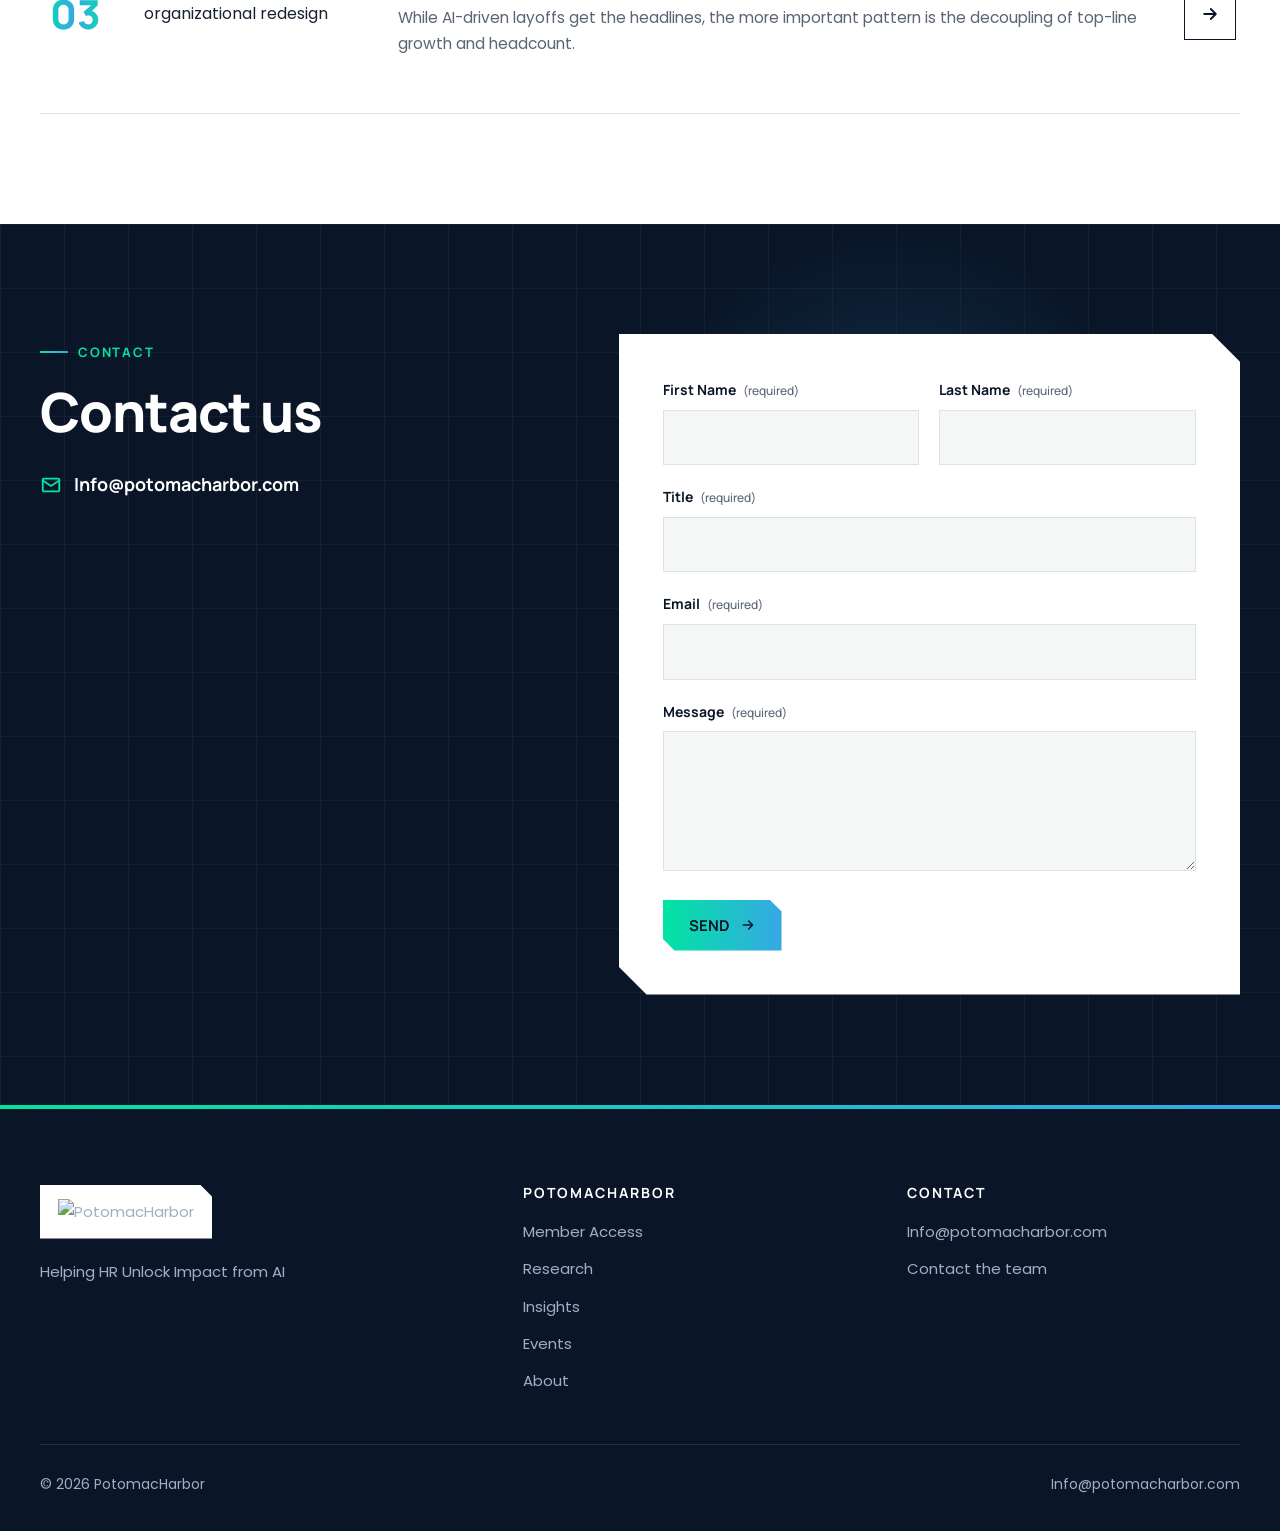
==== commit 406ee995: "Home: add research highlight, CPO/team, upcoming events and insights sections; add motion and effect" ====
--- a/index.html
+++ b/index.html
@@ -24,17 +24,17 @@
 <section class="hero-home">
   <div class="grid">
     <div class="copy">
-      <div class="grid-lines"></div>
-      <span class="eyebrow">PotomacHarbor</span>
-      <h1 class="h-xl">Helping HR Unlock Impact from <span class="grad-text">AI</span></h1>
-      <p class="sub">Make decisions about AI with greater confidence</p>
-      <div class="actions">
+      <div class="grid-lines"></div><div class="glow"></div>
+      <span class="eyebrow anim-up" style="--d:100ms">PotomacHarbor</span>
+      <h1 class="h-xl split-words">Helping HR Unlock Impact from <span class="grad-text">AI</span></h1>
+      <p class="sub anim-up" style="--d:700ms">Make decisions about AI with greater confidence</p>
+      <div class="actions anim-up" style="--d:850ms">
         <a href="about.html" class="btn btn-primary">Learn More <svg viewBox="0 0 24 24" fill="none" stroke="currentColor" stroke-width="2.2" stroke-linecap="round" stroke-linejoin="round"><path d="M5 12h14M13 6l6 6-6 6"/></svg></a>
         <a href="contact.html" class="btn btn-ghost">Contact us</a>
       </div>
     </div>
-    <div class="visual">
-      <img class="cover" src="https://images.squarespace-cdn.com/content/v1/69d68f6693a7e61e9a5b25c9/cf10af86-2cd5-4952-b2af-070ac83fb382/unsplash-image-1FxMET2U5dU.jpg?format=2500w" alt="Looking up at a modern glass building with reflective surfaces and a clear blue sky visible through an opening at the top.">
+    <div class="visual img-wipe">
+      <img class="cover parallax" data-speed="0.12" src="https://images.squarespace-cdn.com/content/v1/69d68f6693a7e61e9a5b25c9/cf10af86-2cd5-4952-b2af-070ac83fb382/unsplash-image-1FxMET2U5dU.jpg?format=2500w" alt="Looking up at a modern glass building with reflective surfaces and a clear blue sky visible through an opening at the top.">
     </div>
   </div>
 </section>
@@ -45,29 +45,122 @@
       <p>PotomacHarbor boosts the effectiveness of senior HR leaders and their teams by helping:</p>
     </div>
     <div class="pillars">
-      <div class="pillar reveal"><span class="num grad-text">01</span><p>De-risk AI initiatives</p></div>
-      <div class="pillar reveal"><span class="num grad-text">02</span><p>Improve standing with the Board and c-suite</p></div>
-      <div class="pillar reveal"><span class="num grad-text">03</span><p>Build workforce plans that drive productivity, not-just cost savings</p></div>
-    </div>
-  </div>
-</section>
-
-<section class="glass-band">
-  <img class="cover" src="https://images.squarespace-cdn.com/content/v1/69d68f6693a7e61e9a5b25c9/1776203259832-EFPD4QCX9A6XANRIGKE8/unsplash-image-DR3O0MICFYA.jpg?format=2500w" alt="Close-up view of modern blue glass building reflecting the sky, showing geometric lines and shapes.">
-  <div class="panel reveal">
-    <h2>A new approach to HR advisory</h2>
-    <a href="about.html" class="btn btn-dark">Learn More <svg viewBox="0 0 24 24" fill="none" stroke="currentColor" stroke-width="2.2" stroke-linecap="round" stroke-linejoin="round"><path d="M5 12h14M13 6l6 6-6 6"/></svg></a>
+      <div class="pillar reveal" style="--d:0ms"><span class="num grad-text">01</span><p>De-risk AI initiatives</p></div>
+      <div class="pillar reveal" style="--d:120ms"><span class="num grad-text">02</span><p>Improve standing with the Board and c-suite</p></div>
+      <div class="pillar reveal" style="--d:240ms"><span class="num grad-text">03</span><p>Build workforce plans that drive productivity, not-just cost savings</p></div>
+    </div>
+  </div>
+</section>
+
+<section class="pad-sm home-research">
+  <div class="hr-bg parallax" data-speed="0.08" style="background-image:url('https://images.squarespace-cdn.com/content/v1/69d68f6693a7e61e9a5b25c9/1776263831377-PBIMV8L354F4267PRZYC/unsplash-image-nMHXQQ4ojiM.jpg?format=2500w')"></div>
+  <div class="wrap hr-inner">
+    <div class="hr-head reveal">
+      <span class="badge">New Research | October 2026</span>
+      <h2 class="h-lg">Decision-Ready Workforce Planning</h2>
+      <h3 class="hr-sub">AI Uncertainty Requires a New Approach to Workforce Planning</h3>
+      <p class="lead">PotomacHarbor's inaugural study of 106 HR executives and senior leaders points to a new approach: shifting the focus of workforce planning from forecasting headcount to making faster, better workforce decisions&mdash;with explicit trade-offs as conditions change.</p>
+      <a href="research.html" class="btn btn-primary">Less Planning. Better Decisions. <svg viewBox="0 0 24 24" fill="none" stroke="currentColor" stroke-width="2.2" stroke-linecap="round" stroke-linejoin="round"><path d="M5 12h14M13 6l6 6-6 6"/></svg></a>
+    </div>
+    <div class="hr-stats">
+      <div class="hr-stat reveal" style="--d:0ms"><b class="grad-text"><span data-count="40">40</span>%</b><p>of organizations have a clear vision for their workforce over the next three to five years</p></div>
+      <div class="hr-stat reveal" style="--d:140ms"><b class="grad-text"><span data-count="106">106</span></b><p>HR executives and senior leaders surveyed</p></div>
+      <div class="hr-stat reveal" style="--d:280ms"><b class="grad-text"><span data-count="4">4</span>+ pts</b><p>higher earnings growth for organizations with stronger decision-ready workforce planning capabilities</p></div>
+    </div>
+  </div>
+</section>
+
+<section class="pad bg-paper">
+  <div class="wrap cpo-home">
+    <div class="reveal">
+      <span class="eyebrow">About</span>
+      <h2 class="h-lg" style="margin:16px 0 20px;color:var(--ink)">Designed by CPOs for CPOs</h2>
+      <p>We combine sophisticated tools with experienced advisors to provide practical, future-focused support:</p>
+      <ul class="svc-list">
+        <li class="reveal" style="--d:0ms"><span class="ic"><svg viewBox="0 0 24 24" fill="none" stroke="currentColor" stroke-width="2" stroke-linecap="round" stroke-linejoin="round"><path d="M4 19V5M4 19h16M8 15l4-4 3 3 5-6"/></svg></span>Cutting edge research and toolkits</li><li class="reveal" style="--d:90ms"><span class="ic"><svg viewBox="0 0 24 24" fill="none" stroke="currentColor" stroke-width="2" stroke-linecap="round" stroke-linejoin="round"><path d="M4 6h16M4 12h10M4 18h7"/><circle cx="18" cy="16" r="3"/></svg></span>Custom advisory and board prep support</li><li class="reveal" style="--d:180ms"><span class="ic"><svg viewBox="0 0 24 24" fill="none" stroke="currentColor" stroke-width="2" stroke-linecap="round" stroke-linejoin="round"><circle cx="12" cy="8" r="4"/><path d="M4 21a8 8 0 0 1 16 0"/></svg></span>On-demand CHRO coaching</li><li class="reveal" style="--d:270ms"><span class="ic"><svg viewBox="0 0 24 24" fill="none" stroke="currentColor" stroke-width="2" stroke-linecap="round" stroke-linejoin="round"><circle cx="7" cy="9" r="3"/><circle cx="17" cy="9" r="3"/><path d="M2 20a5 5 0 0 1 10 0M12 20a5 5 0 0 1 10 0"/></svg></span>Peer roundtables and working sessions</li>
+      </ul>
+      <a href="about.html" class="link-arrow" style="margin-top:30px">Our Team <svg viewBox="0 0 24 24" fill="none" stroke="currentColor" stroke-width="2.2" stroke-linecap="round" stroke-linejoin="round"><path d="M5 12h14M13 6l6 6-6 6"/></svg></a>
+    </div>
+    <div class="faces"><a href="about.html" class="face reveal" style="--d:0ms"><img src="https://images.squarespace-cdn.com/content/v1/69d68f6693a7e61e9a5b25c9/edca619c-cd15-4121-9f21-7b41e5e0ad0c/adam.png?format=500w" alt="A smiling man dressed in a suit and light blue shirt, in an indoor setting with a blurred background."><span>Adam Brinegar</span></a><a href="about.html" class="face reveal" style="--d:100ms"><img src="https://images.squarespace-cdn.com/content/v1/69d68f6693a7e61e9a5b25c9/10ed6e0b-ddcf-4062-83f8-19f9b264783f/christine.png?format=500w" alt="A woman with long blonde hair smiling, indoors with a blurred office background."><span>Christine Geissler</span></a><a href="about.html" class="face reveal" style="--d:200ms"><img src="https://images.squarespace-cdn.com/content/v1/69d68f6693a7e61e9a5b25c9/c7e118ed-4ac4-4e4c-be59-42665928180d/Ballast+Headshot.jpg?format=500w" alt="A smiling man wearing a dark business suit, light blue shirt, and red patterned tie, posing against a plain light background."><span>Michael Griffin</span></a><a href="about.html" class="face reveal" style="--d:300ms"><img src="https://images.squarespace-cdn.com/content/v1/69d68f6693a7e61e9a5b25c9/add874d8-deb3-4920-9318-5bb00faa55fe/Terry+Business+Photo+%282%29+%281%29.jpg?format=500w" alt="A woman with shoulder-length dark brown hair, smiling, wearing a black top and a silver necklace with purple stones, standing against a beige wall."><span>Terry Travis</span></a></div>
+  </div>
+</section>
+
+<section class="pad on-dark home-events">
+  <div class="grid-lines"></div><div class="glow"></div>
+  <div class="wrap" style="position:relative">
+    <div class="sec-head reveal">
+      <h2 class="h-lg">Upcoming Events</h2>
+      <a href="events.html" class="btn btn-ghost">Events <svg viewBox="0 0 24 24" fill="none" stroke="currentColor" stroke-width="2.2" stroke-linecap="round" stroke-linejoin="round"><path d="M5 12h14M13 6l6 6-6 6"/></svg></a>
+    </div>
+    <div class="hev-grid" data-home-events><a class="hev reveal" data-date="2026-11-18" href="https://www.potomacharbor.com/events/managing-the-agentic-workforce" target="_blank" rel="noopener" style="--d:0ms">
+  <div class="hev-img"><img src="https://images.squarespace-cdn.com/content/v1/69d68f6693a7e61e9a5b25c9/1790881600166-R5QHW09OQ19YDQ1NH2KC/Green+Minimalist+Abstract+Zoom+Virtual+Background.png?format=1000w" alt="Virtual CHRO Working Session: Managing the Agentic Workforce" loading="lazy"></div>
+  <div class="hev-body">
+    <div class="hev-date"><span class="m">Nov</span><span class="d">18</span></div>
+    <div><h3>Virtual CHRO Working Session: Managing the Agentic Workforce</h3><p class="meta">Wednesday, November 18, 2026 &middot; 1:00 PM &ndash; 1:45 PM</p><p>A Conversation with Andrea Watt, CPO of Zip US | Open to member CPOs/CHROs</p><span class="link-arrow light">View Event <svg viewBox="0 0 24 24" fill="none" stroke="currentColor" stroke-width="2.2" stroke-linecap="round" stroke-linejoin="round"><path d="M5 12h14M13 6l6 6-6 6"/></svg></span></div>
+  </div>
+</a><a class="hev reveal" data-date="2026-12-02" href="https://www.potomacharbor.com/events/the-essential-hrbp" target="_blank" rel="noopener" style="--d:120ms">
+  <div class="hev-img"><img src="https://images.squarespace-cdn.com/content/v1/69d68f6693a7e61e9a5b25c9/1791485246259-UAJEXWTPE8913A4O2A7M/Red+Minimalist+Abstract+Zoom+Virtual+Background.png?format=1000w" alt="The Essential HRBP" loading="lazy"></div>
+  <div class="hev-body">
+    <div class="hev-date"><span class="m">Dec</span><span class="d">2</span></div>
+    <div><h3>The Essential HRBP</h3><p class="meta">Wednesday, December 2, 2026 &middot; 12:00 PM &ndash; 12:30 PM</p><p>Rethinking the HR Business Partner Role for the AI Era</p><span class="link-arrow light">View Event <svg viewBox="0 0 24 24" fill="none" stroke="currentColor" stroke-width="2.2" stroke-linecap="round" stroke-linejoin="round"><path d="M5 12h14M13 6l6 6-6 6"/></svg></span></div>
+  </div>
+</a><a class="hev reveal" data-date="2026-10-14" href="https://www.potomacharbor.com/events/webinar-building-decision-ready-workforce-plans" target="_blank" rel="noopener" style="--d:240ms">
+  <div class="hev-img"><img src="https://images.squarespace-cdn.com/content/v1/69d68f6693a7e61e9a5b25c9/1787942073054-20RG58DF0TXL9C0KP8OH/Blue+Minimalist+Abstract+Zoom+Virtual+Background.png?format=1000w" alt="Webinar: Building Decision-Ready Workforce Plans" loading="lazy"></div>
+  <div class="hev-body">
+    <div class="hev-date"><span class="m">Oct</span><span class="d">14</span></div>
+    <div><h3>Webinar: Building Decision-Ready Workforce Plans</h3><p class="meta">Wednesday, October 14, 2026 &middot; 12:00 PM &ndash; 12:30 PM</p><p>The goal isn't just to build the workforce plan. It's to know when to change it.</p><span class="link-arrow light">View Event <svg viewBox="0 0 24 24" fill="none" stroke="currentColor" stroke-width="2.2" stroke-linecap="round" stroke-linejoin="round"><path d="M5 12h14M13 6l6 6-6 6"/></svg></span></div>
+  </div>
+</a><a class="hev reveal" data-date="2026-09-23" href="https://www.potomacharbor.com/events/event-two-w7zrh-s4xbg-nypkl-w5j7c" target="_blank" rel="noopener" style="--d:360ms">
+  <div class="hev-img"><img src="https://images.squarespace-cdn.com/content/v1/69d68f6693a7e61e9a5b25c9/1787171344917-WMX3RJLYPIDT79EP6P0P/Copy+of+Sept+15+CHRO+Roundtable+%28Chicago%29+%281%29.png?format=1000w" alt="CHRO Working Session (Virtual)" loading="lazy"></div>
+  <div class="hev-body">
+    <div class="hev-date"><span class="m">Sep</span><span class="d">23</span></div>
+    <div><h3>CHRO Working Session (Virtual)</h3><p class="meta">Wednesday, September 23, 2026 &middot; 1:00 PM &ndash; 2:30 PM</p><p>Reimaging Workforce Planning for the AI Era</p><span class="link-arrow light">View Event <svg viewBox="0 0 24 24" fill="none" stroke="currentColor" stroke-width="2.2" stroke-linecap="round" stroke-linejoin="round"><path d="M5 12h14M13 6l6 6-6 6"/></svg></span></div>
+  </div>
+</a><a class="hev reveal" data-date="2026-09-15" href="https://www.potomacharbor.com/events/event-one-rg2bh-mx2wm-3ea3j-lgnhm" target="_blank" rel="noopener" style="--d:480ms">
+  <div class="hev-img"><img src="https://images.squarespace-cdn.com/content/v1/69d68f6693a7e61e9a5b25c9/8d3a93af-274b-4026-83cf-5c4a7b878290/Sept+15+CHRO+Roundtable+%28Chicago%29+%284%29.png?format=1000w" alt="Chicago CHRO Roundtable" loading="lazy"></div>
+  <div class="hev-body">
+    <div class="hev-date"><span class="m">Sep</span><span class="d">15</span></div>
+    <div><h3>Chicago CHRO Roundtable</h3><p class="meta">Tuesday, September 15, 2026 &middot; 10:00 AM &ndash; 1:30 PM</p><p>Designing the AI-Human Workforce of the Future</p><span class="link-arrow light">View Event <svg viewBox="0 0 24 24" fill="none" stroke="currentColor" stroke-width="2.2" stroke-linecap="round" stroke-linejoin="round"><path d="M5 12h14M13 6l6 6-6 6"/></svg></span></div>
+  </div>
+</a></div>
+  </div>
+</section>
+
+<section class="pad">
+  <div class="wrap">
+    <div class="sec-head reveal">
+      <div><h2 class="h-lg" style="color:var(--ink)">Insights</h2><p class="lead" style="margin-top:10px">Our latest thinking on critical issues confronting HR leaders</p></div>
+      <a href="insights.html" class="btn btn-dark">Insights <svg viewBox="0 0 24 24" fill="none" stroke="currentColor" stroke-width="2.2" stroke-linecap="round" stroke-linejoin="round"><path d="M5 12h14M13 6l6 6-6 6"/></svg></a>
+    </div>
+    <div class="ipost-list"><a class="ipost reveal" href="https://www.potomacharbor.com/insights/overcoming-the-workforce-planning-paradox" target="_blank" rel="noopener" style="--d:0ms">
+  <span class="ipost-n grad-text">01</span>
+  <div class="ipost-img"><img src="https://images.squarespace-cdn.com/content/v1/69d68f6693a7e61e9a5b25c9/1782749992469-OPYOJPIHPCTOFA65TKIX/Copy+of+Blog+Graphic.png?format=750w" alt="Overcoming the Workforce Planning Paradox" loading="lazy"></div>
+  <div class="ipost-body"><h3>Overcoming the Workforce Planning Paradox</h3><p>If workforce planning feels less useful precisely when you need it most, it may be time to rethink its purpose, not abandon it.</p></div>
+  <span class="ipost-go"><svg viewBox="0 0 24 24" fill="none" stroke="currentColor" stroke-width="2.2" stroke-linecap="round" stroke-linejoin="round"><path d="M5 12h14M13 6l6 6-6 6"/></svg></span>
+</a><a class="ipost reveal" href="https://www.potomacharbor.com/insights/the-war-for-productivity-will-hr-lead-or-be-left-behind" target="_blank" rel="noopener" style="--d:110ms">
+  <span class="ipost-n grad-text">02</span>
+  <div class="ipost-img"><img src="https://images.squarespace-cdn.com/content/v1/69d68f6693a7e61e9a5b25c9/1781014745560-QA73IV8CT0YYCJWPHPG2/Copy+of+Copy+of+Blog+Graphic+%281%29.png?format=750w" alt="The &ldquo;War for Productivity&rdquo;: Will HR Lead or Be Left Behind?" loading="lazy"></div>
+  <div class="ipost-body"><h3>The &ldquo;War for Productivity&rdquo;: Will HR Lead or Be Left Behind?</h3><p>The war for talent elevated HR to the executive table. The war for productivity will determine whether it keeps its seat.</p></div>
+  <span class="ipost-go"><svg viewBox="0 0 24 24" fill="none" stroke="currentColor" stroke-width="2.2" stroke-linecap="round" stroke-linejoin="round"><path d="M5 12h14M13 6l6 6-6 6"/></svg></span>
+</a><a class="ipost reveal" href="https://www.potomacharbor.com/insights/Blog%20Post%20Title%20One-3zaa9-zlxng-d5s44" target="_blank" rel="noopener" style="--d:220ms">
+  <span class="ipost-n grad-text">03</span>
+  <div class="ipost-img"><img src="https://images.squarespace-cdn.com/content/v1/69d68f6693a7e61e9a5b25c9/1778089180207-5ESRAGEHLYG97VNS2P9T/Blog+Graphic.png?format=750w" alt="AI, headcount, and the risk of shallow organizational redesign" loading="lazy"></div>
+  <div class="ipost-body"><h3>AI, headcount, and the risk of shallow organizational redesign</h3><p>While AI-driven layoffs get the headlines, the more important pattern is the decoupling of top-line growth and headcount.</p></div>
+  <span class="ipost-go"><svg viewBox="0 0 24 24" fill="none" stroke="currentColor" stroke-width="2.2" stroke-linecap="round" stroke-linejoin="round"><path d="M5 12h14M13 6l6 6-6 6"/></svg></span>
+</a></div>
   </div>
 </section>
 
 <section class="pad on-dark" id="contact">
-  <div class="wrap contact-split">
+  <div class="grid-lines"></div><div class="glow"></div>
+  <div class="wrap contact-split" style="position:relative">
     <div class="reveal">
       <span class="eyebrow">Contact</span>
       <h2 class="h-lg" style="margin-top:18px">Contact us</h2>
       <a class="mail" href="mailto:Info@potomacharbor.com"><svg viewBox="0 0 24 24" fill="none" stroke="currentColor" stroke-width="2" stroke-linecap="round" stroke-linejoin="round"><rect x="3" y="5" width="18" height="14" rx="1"/><path d="m3 7 9 6 9-6"/></svg>Info@potomacharbor.com</a>
-    </div>
-    <div class="reveal"><form class="form" novalidate>
+      <div class="contact-img img-wipe"><img src="https://images.squarespace-cdn.com/content/v1/69d68f6693a7e61e9a5b25c9/1776203259832-EFPD4QCX9A6XANRIGKE8/unsplash-image-DR3O0MICFYA.jpg?format=1200w" alt="Close-up view of modern blue glass building reflecting the sky, showing geometric lines and shapes."></div>
+    </div>
+    <div class="reveal" style="--d:150ms"><form class="form" novalidate>
   <div><label for="f-first">First Name <small>(required)</small></label><input id="f-first" name="first" required></div>
   <div><label for="f-last">Last Name <small>(required)</small></label><input id="f-last" name="last" required></div>
   <div class="full"><label for="f-title">Title <small>(required)</small></label><input id="f-title" name="title" required></div>
--- a/style.css
+++ b/style.css
@@ -342,3 +342,180 @@
   .img-frame::before{inset:14px -10px -14px 10px}
 }
 @media (prefers-reduced-motion:reduce){.reveal{opacity:1;transform:none;transition:none}*{scroll-behavior:auto}}
+
+/* ===================== HOME: new sections ===================== */
+.home-research{position:relative;overflow:hidden;background:var(--ink);color:#D3DCE8;padding:110px 0}
+.hr-bg{position:absolute;inset:-12% 0;background-size:cover;background-position:center;opacity:.32}
+.home-research::after{content:"";position:absolute;inset:0;background:linear-gradient(100deg,var(--ink) 35%,rgba(10,22,40,.55))}
+.hr-inner{position:relative;z-index:2;display:grid;grid-template-columns:1.05fr .95fr;gap:70px;align-items:center}
+.hr-head h2{color:#fff;margin:22px 0 14px}
+.hr-sub{font-size:21px;color:#fff;font-weight:600;margin-bottom:16px}
+.hr-head .lead{color:#CBD7E5;margin-bottom:30px}
+.hr-stats{display:grid;gap:0;border-left:1px solid rgba(255,255,255,.14)}
+.hr-stat{padding:26px 0 26px 40px;border-bottom:1px solid rgba(255,255,255,.1);position:relative}
+.hr-stat:last-child{border-bottom:0}
+.hr-stat::before{content:"";position:absolute;left:-1px;top:0;width:3px;height:0;background:var(--grad);transition:height .9s ease .2s}
+.hr-stat.in::before{height:100%}
+.hr-stat b{font-family:var(--head);font-size:60px;font-weight:800;line-height:1;display:block}
+.hr-stat p{margin-top:10px;font-size:15px;color:#B9C7D8;max-width:40ch}
+
+.cpo-home{display:grid;grid-template-columns:1fr 1fr;gap:80px;align-items:center}
+.cpo-home>div>p{font-size:18px;color:var(--muted)}
+.svc-list{list-style:none;margin-top:26px;display:grid;gap:14px}
+.svc-list li{display:flex;align-items:center;gap:16px;font-family:var(--head);font-weight:700;font-size:18px;color:var(--ink);padding:14px 18px;background:var(--white);border:1px solid var(--line);transition:transform .3s,border-color .3s}
+.svc-list li:hover{transform:translateX(8px);border-color:var(--mint)}
+.svc-list .ic{width:40px;height:40px;flex:0 0 40px;display:grid;place-items:center;background:var(--ink);color:var(--mint)}
+.svc-list .ic svg{width:20px;height:20px}
+.faces{display:grid;grid-template-columns:1fr 1fr;gap:18px}
+.faces .face:nth-child(even){transform:translateY(46px)}
+.faces .face:nth-child(even).reveal:not(.in){transform:translateY(80px)}
+.face{position:relative;display:block;overflow:hidden;aspect-ratio:4/5;background:var(--line);text-decoration:none}
+.face img{width:100%;height:100%;object-fit:cover;object-position:top;transition:transform .7s,filter .5s;filter:grayscale(.35)}
+.face:hover img{transform:scale(1.06);filter:none}
+.face span{position:absolute;left:0;right:0;bottom:0;padding:40px 16px 14px;font-family:var(--head);font-weight:700;color:#fff;background:linear-gradient(0deg,rgba(10,22,40,.9),transparent)}
+.face::after{content:"";position:absolute;left:0;bottom:0;height:4px;width:0;background:var(--grad);transition:width .5s}
+.face:hover::after{width:100%}
+
+.sec-head{display:flex;justify-content:space-between;align-items:flex-end;gap:30px;flex-wrap:wrap;margin-bottom:46px}
+.hev-grid{display:grid;grid-template-columns:1fr 1fr;gap:28px}
+.hev{display:flex;flex-direction:column;text-decoration:none;color:inherit;background:var(--ink-2);border:1px solid rgba(255,255,255,.08);transition:transform .4s,border-color .4s,box-shadow .4s}
+.hev:hover{transform:translateY(-8px);border-color:rgba(0,229,161,.5);box-shadow:0 30px 60px rgba(0,0,0,.35)}
+.hev-img{aspect-ratio:16/8;overflow:hidden}
+.hev-img img{width:100%;height:100%;object-fit:cover;transition:transform .8s}
+.hev:hover .hev-img img{transform:scale(1.06)}
+.hev-body{display:grid;grid-template-columns:76px 1fr;gap:24px;padding:30px}
+.hev-date{display:flex;flex-direction:column;align-items:center;justify-content:center;background:var(--grad);color:var(--ink);font-family:var(--head);height:84px;clip-path:polygon(0 0,calc(100% - 12px) 0,100% 12px,100% 100%,0 100%)}
+.hev-date .m{font-size:12px;font-weight:800;letter-spacing:.14em;text-transform:uppercase}
+.hev-date .d{font-size:34px;font-weight:800;line-height:1}
+.hev h3{color:#fff;font-size:22px}
+.hev .meta{font-size:13.5px;color:var(--mint);margin:8px 0 10px}
+.hev p{font-size:15px;color:#B9C7D8}
+.link-arrow.light{color:#fff;margin-top:18px}
+.ipost-list{border-top:1px solid var(--line)}
+.ipost{display:grid;grid-template-columns:70px 220px 1fr 56px;gap:34px;align-items:center;padding:30px 0;border-bottom:1px solid var(--line);text-decoration:none;color:inherit;position:relative}
+.ipost::before{content:"";position:absolute;left:0;right:0;top:0;bottom:0;background:var(--paper);transform:scaleY(0);transform-origin:bottom;transition:transform .45s ease;z-index:-1}
+.ipost:hover::before{transform:scaleY(1)}
+.ipost-n{font-family:var(--head);font-weight:800;font-size:40px;padding-left:10px}
+.ipost-img{aspect-ratio:16/10;overflow:hidden;clip-path:polygon(0 0,100% 0,100% calc(100% - 18px),calc(100% - 18px) 100%,0 100%)}
+.ipost-img img{width:100%;height:100%;object-fit:cover;transition:transform .7s}
+.ipost:hover .ipost-img img{transform:scale(1.08)}
+.ipost h3{font-size:24px;color:var(--ink);transition:color .3s}
+.ipost:hover h3{color:var(--sky)}
+.ipost p{margin-top:8px;color:var(--muted);font-size:15.5px}
+.ipost-go{width:52px;height:52px;display:grid;place-items:center;border:1.5px solid var(--ink);color:var(--ink);transition:background .3s,color .3s,transform .3s}
+.ipost-go svg{width:20px;height:20px}
+.ipost:hover .ipost-go{background:var(--ink);color:var(--mint);transform:rotate(-45deg)}
+.contact-img{margin-top:40px;height:260px;overflow:hidden}
+.contact-img img{width:100%;height:100%;object-fit:cover}
+
+/* ===================== MOTION & EFFECTS ===================== */
+/* Scroll progress bar */
+.progress{position:fixed;top:0;left:0;height:3px;width:100%;background:var(--grad);transform:scaleX(0);transform-origin:left;z-index:100;pointer-events:none}
+/* Header shrink */
+.site-header .wrap{transition:height .35s}
+.site-header.scrolled{box-shadow:0 10px 30px rgba(10,22,40,.08)}
+.site-header.scrolled .wrap{height:64px}
+.site-header .brand img{transition:height .35s}
+.site-header.scrolled .brand img{height:26px}
+/* Staggered reveal variants */
+.reveal{transition-delay:var(--d,0ms)}
+.reveal.from-left{transform:translateX(-40px)}
+.reveal.from-right{transform:translateX(40px)}
+.reveal.zoom{transform:scale(.94)}
+.reveal.in.from-left,.reveal.in.from-right,.reveal.in.zoom{transform:none}
+/* Load-in */
+.anim-up{opacity:0;transform:translateY(24px);animation:up .9s cubic-bezier(.2,.7,.2,1) forwards;animation-delay:var(--d,0ms)}
+@keyframes up{to{opacity:1;transform:none}}
+.split-words .w{display:inline-block;overflow:hidden;vertical-align:bottom;padding-bottom:.08em;margin-bottom:-.08em}
+.split-words .w>span{display:inline-block;transform:translateY(110%);animation:wordUp .9s cubic-bezier(.2,.7,.2,1) forwards;animation-delay:var(--d)}
+@keyframes wordUp{to{transform:none}}
+.line-up{opacity:0;transform:translateY(60px);animation:up 1s cubic-bezier(.2,.7,.2,1) forwards;animation-delay:var(--d,0ms)}
+/* Image wipe reveal */
+.img-wipe{clip-path:inset(0 100% 0 0);transition:clip-path 1.3s cubic-bezier(.7,0,.2,1)}
+.img-wipe.in{clip-path:inset(0 0 0 0)}
+.img-wipe-self{animation:none}
+.hero-home .visual.img-wipe{clip-path:inset(0 0 0 100%);animation:wipeL 1.4s cubic-bezier(.7,0,.2,1) .2s forwards}
+@keyframes wipeL{to{clip-path:inset(0 0 0 0)}}
+.img-frame.img-wipe{clip-path:none}
+.img-frame.img-wipe img{clip-path:inset(100% 0 0 0);transition:clip-path 1.3s cubic-bezier(.7,0,.2,1)}
+.img-frame.img-wipe::before{opacity:0;transform:translate(-20px,-20px);transition:opacity .8s .9s,transform .8s .9s}
+.img-frame.img-wipe.in img{clip-path:inset(0 0 0 0)}
+.img-frame.img-wipe.in::before{opacity:1;transform:none}
+/* Parallax */
+.parallax{will-change:transform}
+.research-hero>img.parallax,.events-hero>img.parallax{inset:-10% 0;height:120%}
+/* Cursor glow on dark sections */
+.glow{position:absolute;width:520px;height:520px;border-radius:50%;left:var(--mx,70%);top:var(--my,30%);transform:translate(-50%,-50%);background:radial-gradient(circle,rgba(0,229,161,.16),rgba(55,167,231,.08) 40%,transparent 70%);pointer-events:none;transition:left .25s ease-out,top .25s ease-out;z-index:0}
+.hero-home .copy>*:not(.grid-lines):not(.glow),.on-dark>.wrap,.page-hero>.wrap{position:relative;z-index:1}
+/* Floating grid lines */
+.grid-lines{animation:gridMove 24s linear infinite}
+@keyframes gridMove{to{background-position:64px 64px}}
+/* Button shine */
+.btn{position:relative;overflow:hidden}
+.btn-primary::after,.btn-dark::after{content:"";position:absolute;top:0;left:-80%;width:50%;height:100%;background:linear-gradient(110deg,transparent,rgba(255,255,255,.55),transparent);transform:skewX(-20deg);transition:left .7s}
+.btn-primary:hover::after,.btn-dark:hover::after{left:130%}
+.btn svg{transition:transform .3s}
+.btn:hover svg,.link-arrow:hover svg{transform:translateX(5px)}
+.link-arrow svg{width:16px;height:16px;transition:transform .3s}
+/* Tilt cards */
+.tilt{transform-style:preserve-3d;transition:transform .25s ease-out,box-shadow .3s}
+/* Pillar numbers glow line */
+.pillar{position:relative}
+.pillar::after{content:"";position:absolute;left:0;bottom:-1px;height:2px;width:0;background:var(--grad);transition:width .8s ease .3s}
+.pillar.in::after{width:100%}
+/* 4S diamonds */
+.s-step .letter{transition:transform .8s cubic-bezier(.2,.7,.2,1)}
+.s-step.reveal:not(.in) .letter{transform:rotate(-90deg) scale(.6)}
+.s-step:hover .letter{transform:rotate(90deg)}
+.fourS::before{transform:scaleX(0);transform-origin:left;transition:transform 1.6s ease .3s}
+.fourS.in::before{transform:scaleX(1)}
+/* Finding cards & offers hover */
+.offer .ic{transition:transform .4s}
+.offer:hover .ic{transform:translateY(-6px) rotate(-6deg)}
+.member-card .photo img{transition:transform .7s,filter .5s}
+.member-card:hover .photo img{transform:scale(1.05);filter:none}
+.board-card{transition:transform .35s,box-shadow .35s}
+.board-card:hover{transform:translateY(-5px);box-shadow:0 20px 40px rgba(10,22,40,.1)}
+.board-card img{transition:filter .5s;filter:grayscale(.3)}
+.board-card:hover img{filter:none}
+.event{transition:background .35s,padding .35s}
+.event:hover{background:var(--paper);padding-left:16px;padding-right:16px}
+.event .thumb img{transition:transform .7s}
+.event:hover .thumb img{transform:scale(1.07)}
+.hub-card{transition:transform .35s}
+.hub-card:hover{transform:translateY(-6px)}
+/* Hero gradient pulse on AI */
+.hero-home h1 .grad-text{background-size:200% 100%;animation:shift 5s ease-in-out infinite alternate}
+@keyframes shift{to{background-position:100% 0}}
+.hero-home .grad-text,.grad-text{background-image:linear-gradient(90deg,#00E5A1,#37A7E7,#00E5A1)}
+.hero-home .visual::after{transform:skewX(-8deg) scaleY(0);transform-origin:bottom;animation:barUp 1.2s cubic-bezier(.7,0,.2,1) 1.2s forwards}
+@keyframes barUp{to{transform:skewX(-8deg) scaleY(1)}}
+/* Form field focus */
+.form input,.form textarea{transition:border .25s,background .25s,box-shadow .25s}
+.form input:focus,.form textarea:focus{box-shadow:0 0 0 4px rgba(55,167,231,.15)}
+
+@media (max-width:900px){
+  .hr-inner,.cpo-home,.hev-grid{grid-template-columns:1fr}
+  .hr-inner{gap:40px}
+  .faces .face:nth-child(even){transform:none}
+  .ipost{grid-template-columns:50px 1fr 44px;gap:18px}
+  .ipost-img{display:none}
+  .ipost-go{width:42px;height:42px}
+  .glow{display:none}
+}
+@media (max-width:640px){
+  .hev-body{grid-template-columns:1fr}
+  .hev-date{flex-direction:row;gap:8px;height:auto;padding:8px 14px;justify-self:start}
+  .hev-date .d{font-size:22px}
+  .hr-stat b{font-size:46px}
+}
+@media (prefers-reduced-motion:reduce){
+  .anim-up,.line-up,.split-words .w>span{animation:none;opacity:1;transform:none}
+  .img-wipe,.img-frame.img-wipe img,.hero-home .visual.img-wipe{clip-path:none;animation:none;transition:none}
+  .grid-lines,.hero-home h1 .grad-text{animation:none}
+  .parallax{transform:none!important}
+}
+.on-dark,.hero-home .copy,.contact-page .left{overflow:hidden}
+.tilt.in{transition-delay:0s}
+.next-up>*{min-width:0}
+@media (max-width:900px){.next-up .soon{white-space:normal}}
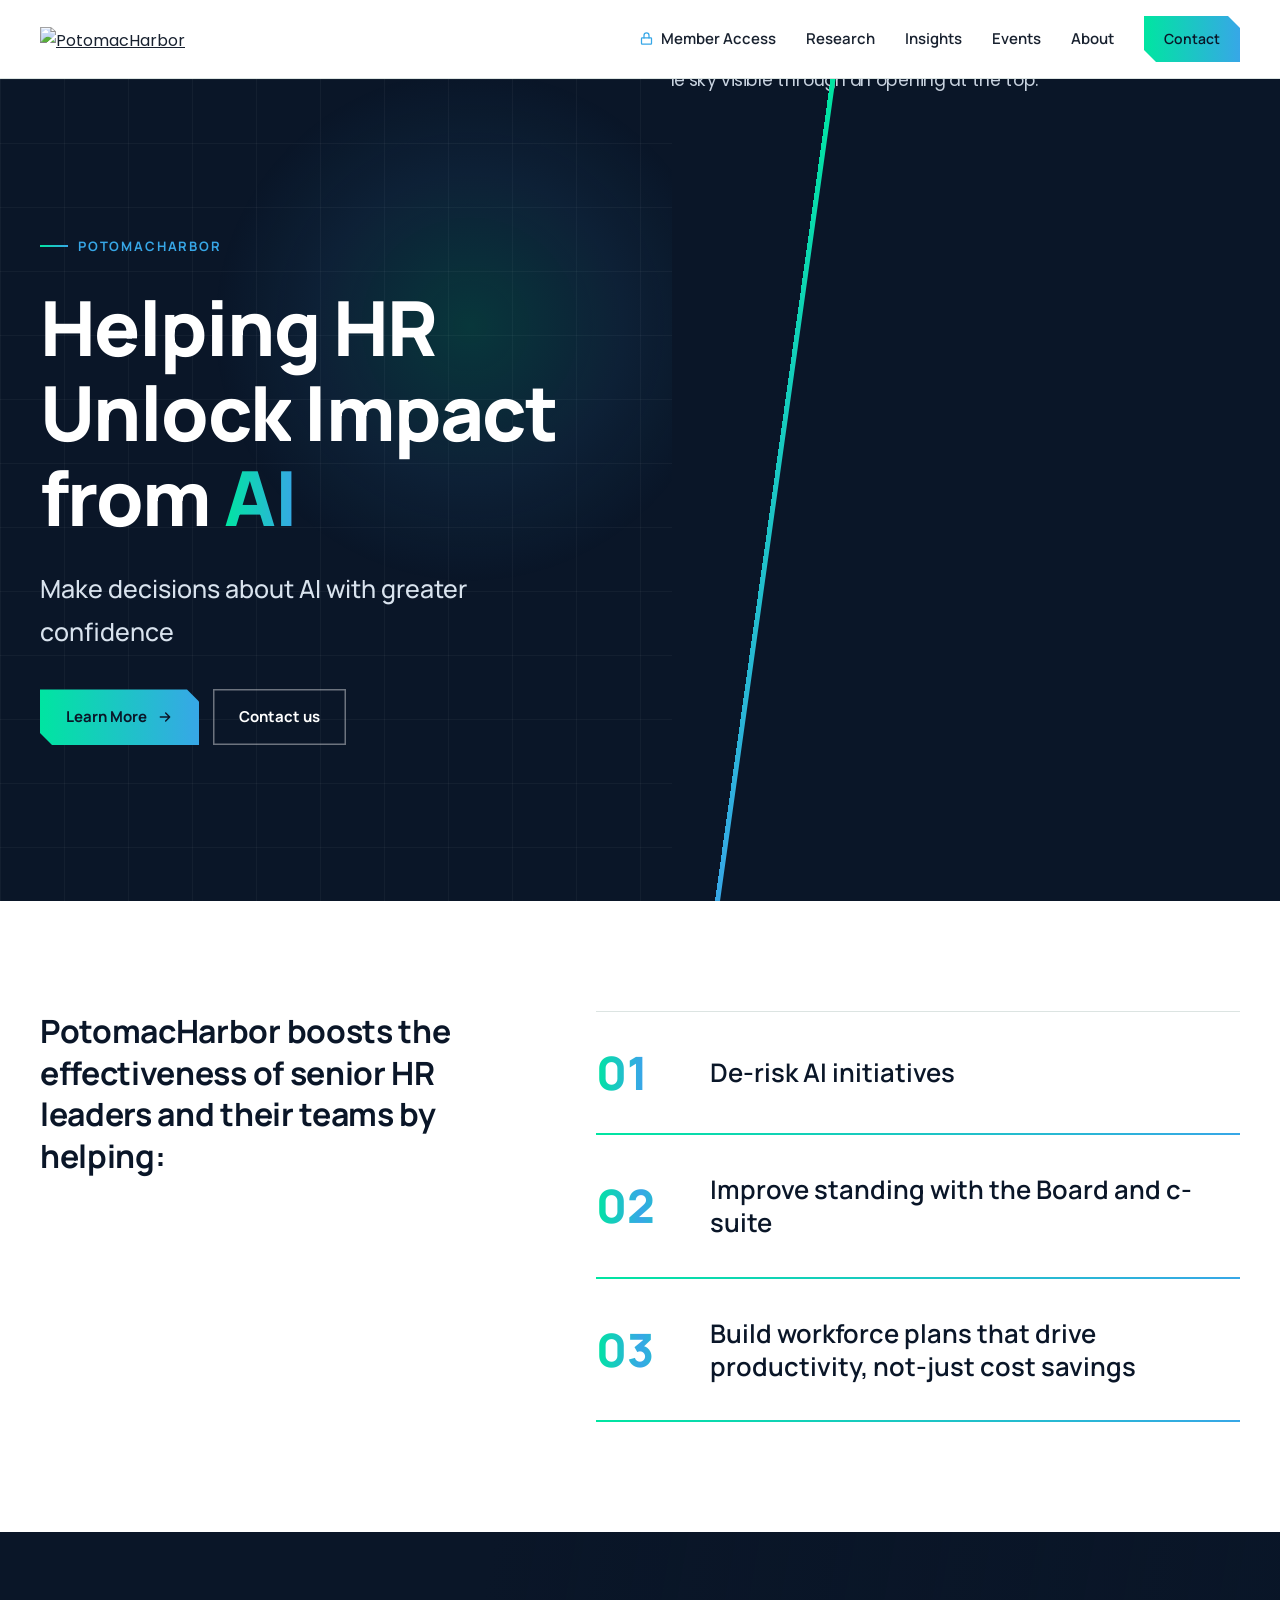
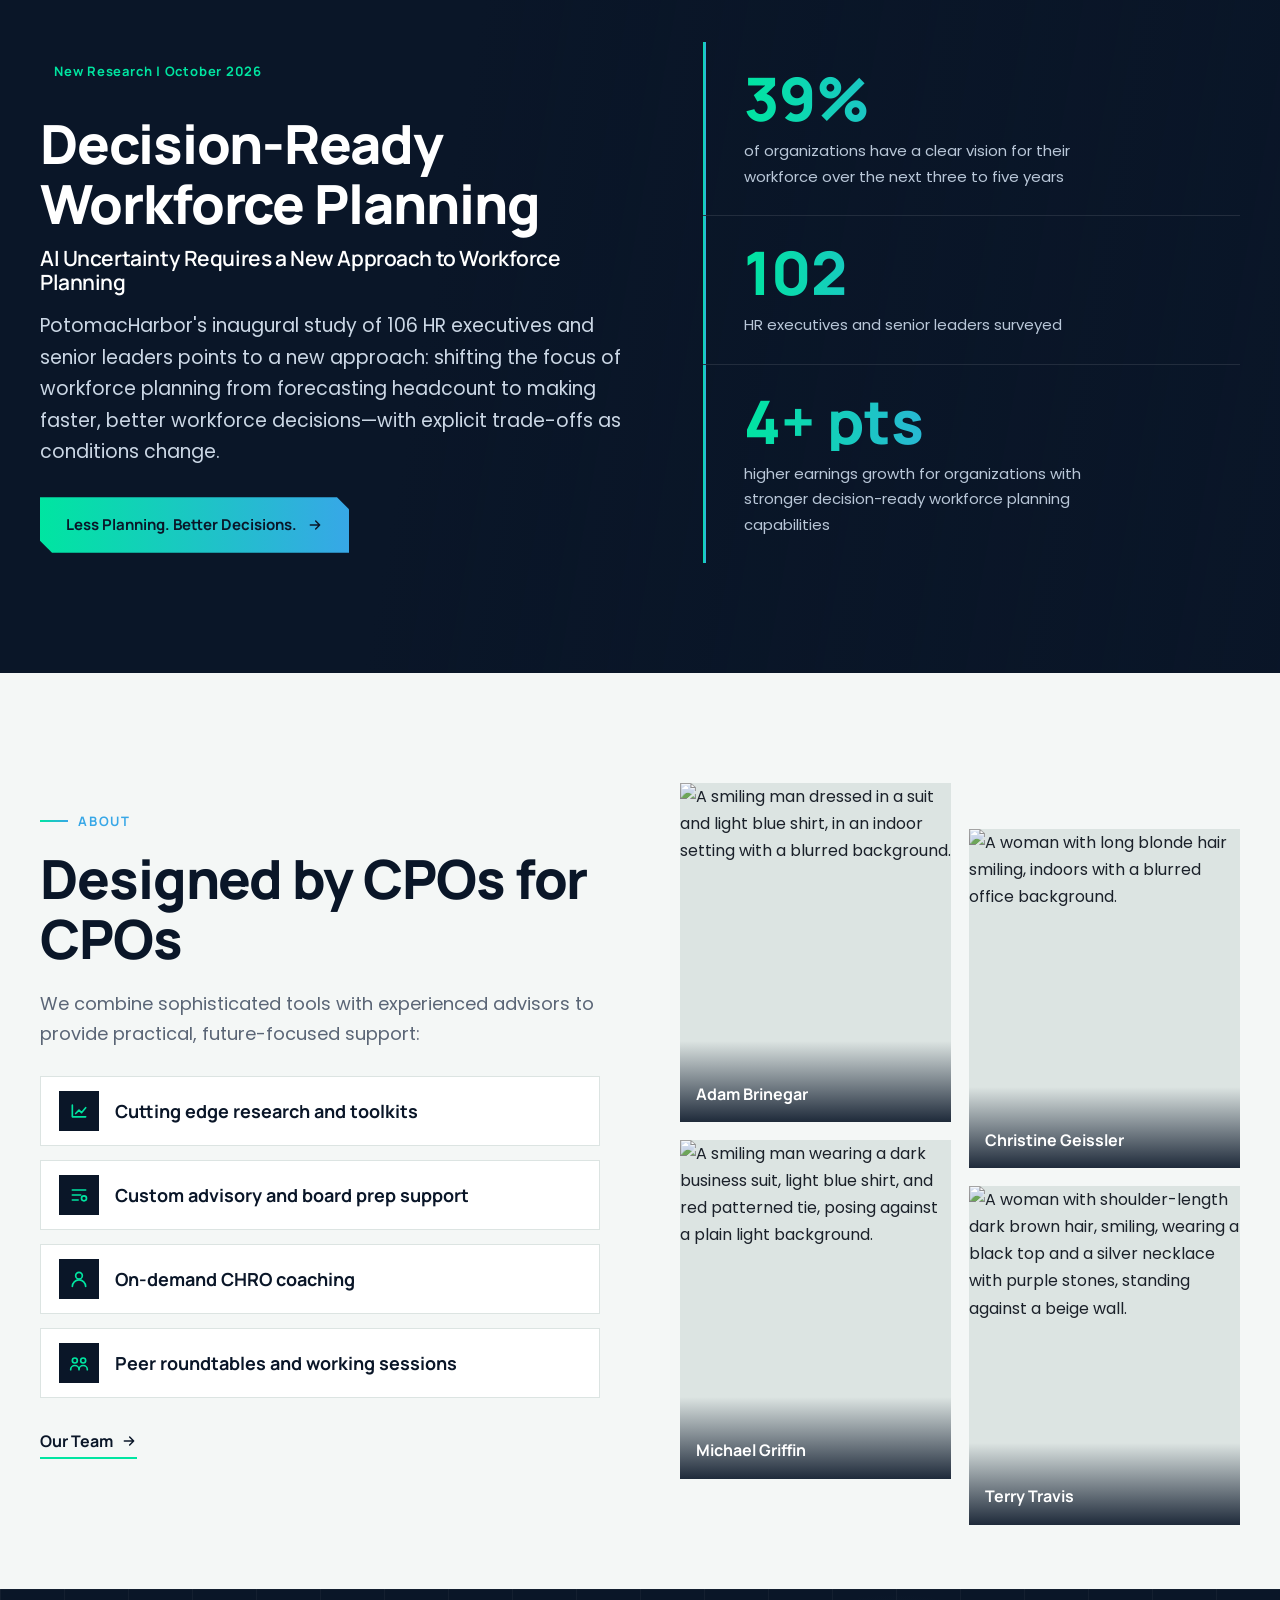
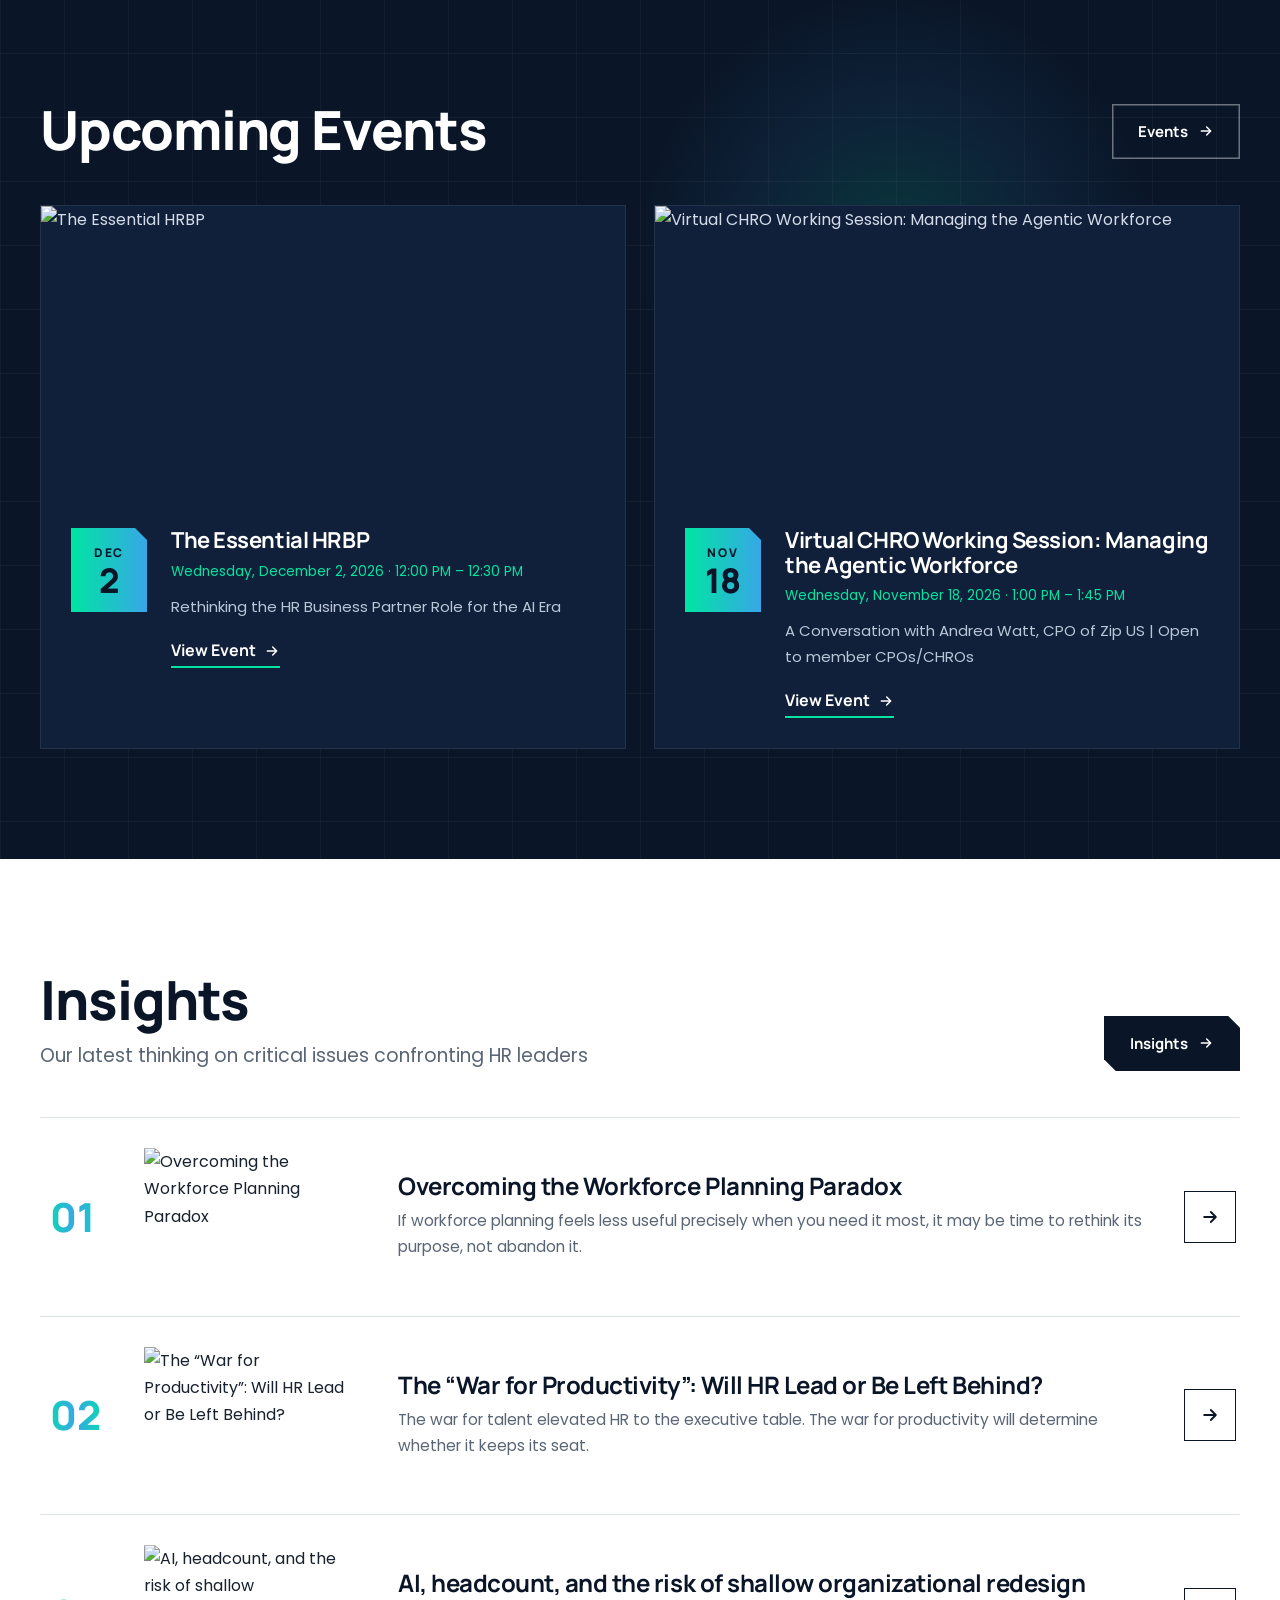
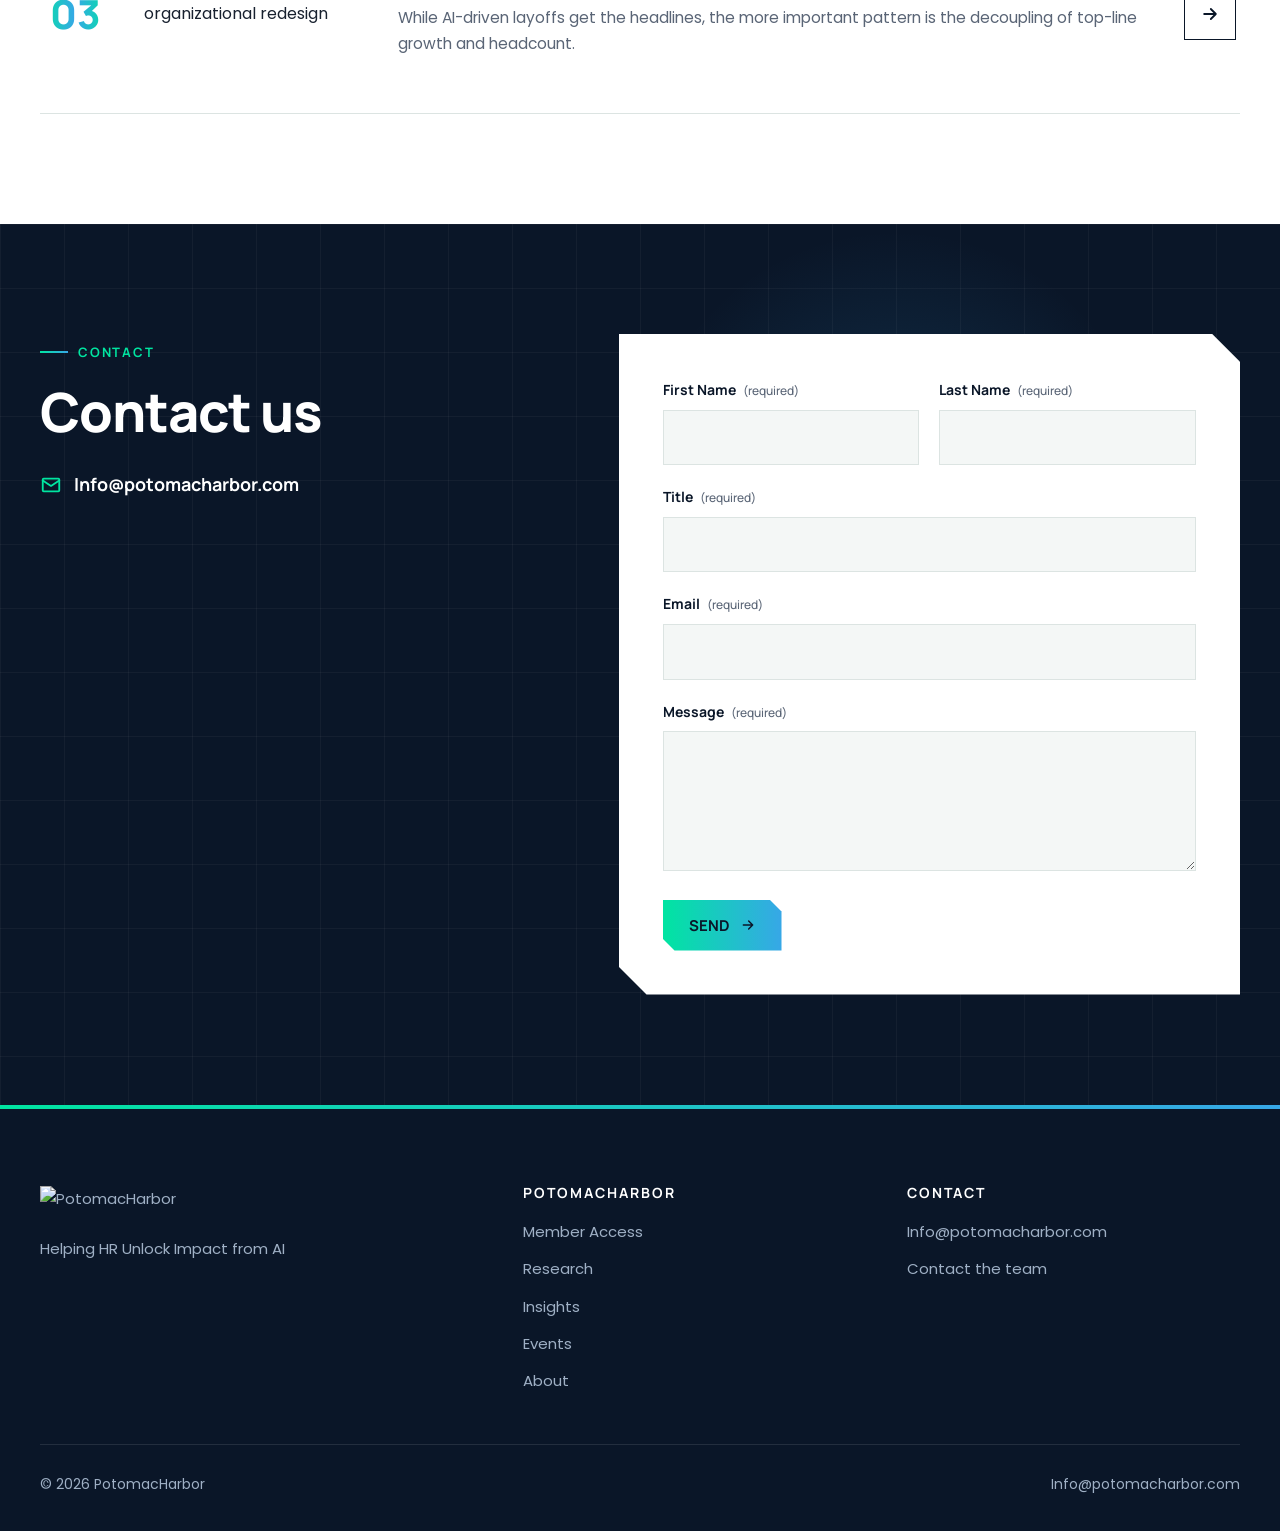
==== commit 23d8b5e8: "Fix logo: transparent background and trimmed in header and footer Co-Authored-By: Claude Opus 5.5 <n" ====
--- a/index.html
+++ b/index.html
@@ -14,7 +14,7 @@
 <a class="skip" href="#main" style="position:absolute;left:-999px">Skip to Content</a>
 <header class="site-header">
   <div class="wrap">
-    <a href="index.html" class="brand" aria-label="PotomacHarbor home"><img src="https://images.squarespace-cdn.com/content/v1/69d68f6693a7e61e9a5b25c9/e6554da6-3db7-4a8c-995c-954a55c57d66/logo+white+%281%29.png?format=750w" alt="PotomacHarbor"></a>
+    <a href="index.html" class="brand" aria-label="PotomacHarbor home"><img src="https://images.squarespace-cdn.com/content/v1/69d68f6693a7e61e9a5b25c9/e6554da6-3db7-4a8c-995c-954a55c57d66/logo+white+%281%29.png?format=750w" alt="PotomacHarbor" data-logo crossorigin="anonymous"></a>
     <button class="menu-btn" aria-label="Menu" aria-expanded="false"><span></span></button>
     <nav class="nav"><a href="member-access.html" class="member"><svg viewBox="0 0 24 24" fill="none" stroke="currentColor" stroke-width="2" stroke-linecap="round" stroke-linejoin="round"><rect x="4" y="11" width="16" height="10" rx="1"/><path d="M8 11V7a4 4 0 0 1 8 0v4"/></svg>Member Access</a><a href="research.html">Research</a><a href="insights.html">Insights</a><a href="events.html">Events</a><a href="about.html">About</a><a href="contact.html" class="btn btn-primary">Contact</a></nav>
   </div>
@@ -177,7 +177,7 @@
   <div class="wrap">
     <div class="foot-top">
       <div>
-        <a href="index.html" class="foot-logo"><img src="https://images.squarespace-cdn.com/content/v1/69d68f6693a7e61e9a5b25c9/e6554da6-3db7-4a8c-995c-954a55c57d66/logo+white+%281%29.png?format=750w" alt="PotomacHarbor"></a>
+        <a href="index.html" class="foot-logo"><img src="https://images.squarespace-cdn.com/content/v1/69d68f6693a7e61e9a5b25c9/e6554da6-3db7-4a8c-995c-954a55c57d66/logo+white+%281%29.png?format=750w" alt="PotomacHarbor" data-logo crossorigin="anonymous"></a>
         <p>Helping HR Unlock Impact from AI</p>
       </div>
       <div>
--- a/style.css
+++ b/style.css
@@ -43,7 +43,8 @@
 /* Header */
 .site-header{position:sticky;top:0;z-index:50;background:rgba(255,255,255,.94);backdrop-filter:saturate(1.4) blur(10px);border-bottom:1px solid var(--line)}
 .site-header .wrap{display:flex;align-items:center;justify-content:space-between;height:78px}
-.brand img{height:30px;width:auto}
+.brand{display:flex;align-items:center}
+.brand img{height:25px;width:auto}
 .nav{display:flex;align-items:center;gap:30px}
 .nav a{font-family:var(--head);font-weight:600;font-size:15px;text-decoration:none;color:var(--text);position:relative;padding:6px 0}
 .nav a:not(.btn)::after{content:"";position:absolute;left:0;right:100%;bottom:0;height:2px;background:var(--grad);transition:right .25s}
@@ -278,8 +279,8 @@
 .site-footer{background:var(--ink);color:#9FB0C5;padding:80px 0 34px;position:relative;overflow:hidden}
 .site-footer::before{content:"";position:absolute;top:0;left:0;right:0;height:4px;background:var(--grad)}
 .foot-top{display:grid;grid-template-columns:1.3fr 1fr 1fr;gap:50px;padding-bottom:50px;border-bottom:1px solid rgba(255,255,255,.1)}
-.foot-logo{display:inline-block;background:var(--white);padding:14px 18px;clip-path:polygon(0 0,calc(100% - 12px) 0,100% 12px,100% 100%,0 100%)}
-.foot-logo img{height:26px;width:auto}
+.foot-logo{display:inline-block}
+.foot-logo img{height:30px;width:auto}
 .foot-top p{margin-top:20px;max-width:34ch;font-size:15px}
 .foot-top h4{font-size:14px;letter-spacing:.14em;text-transform:uppercase;color:var(--white);margin-bottom:18px}
 .foot-top ul{list-style:none;display:grid;gap:10px}
@@ -416,7 +417,7 @@
 .site-header.scrolled{box-shadow:0 10px 30px rgba(10,22,40,.08)}
 .site-header.scrolled .wrap{height:64px}
 .site-header .brand img{transition:height .35s}
-.site-header.scrolled .brand img{height:26px}
+.site-header.scrolled .brand img{height:22px}
 /* Staggered reveal variants */
 .reveal{transition-delay:var(--d,0ms)}
 .reveal.from-left{transform:translateX(-40px)}
@@ -519,3 +520,8 @@
 .tilt.in{transition-delay:0s}
 .next-up>*{min-width:0}
 @media (max-width:900px){.next-up .soon{white-space:normal}}
+
+/* Logo: white background removed in main.js; hidden until clean to avoid a white flash */
+img[data-logo]{opacity:0;transition:opacity .35s}
+img[data-logo].logo-ready{opacity:1}
+.brand img[data-logo].logo-fallback{mix-blend-mode:multiply}
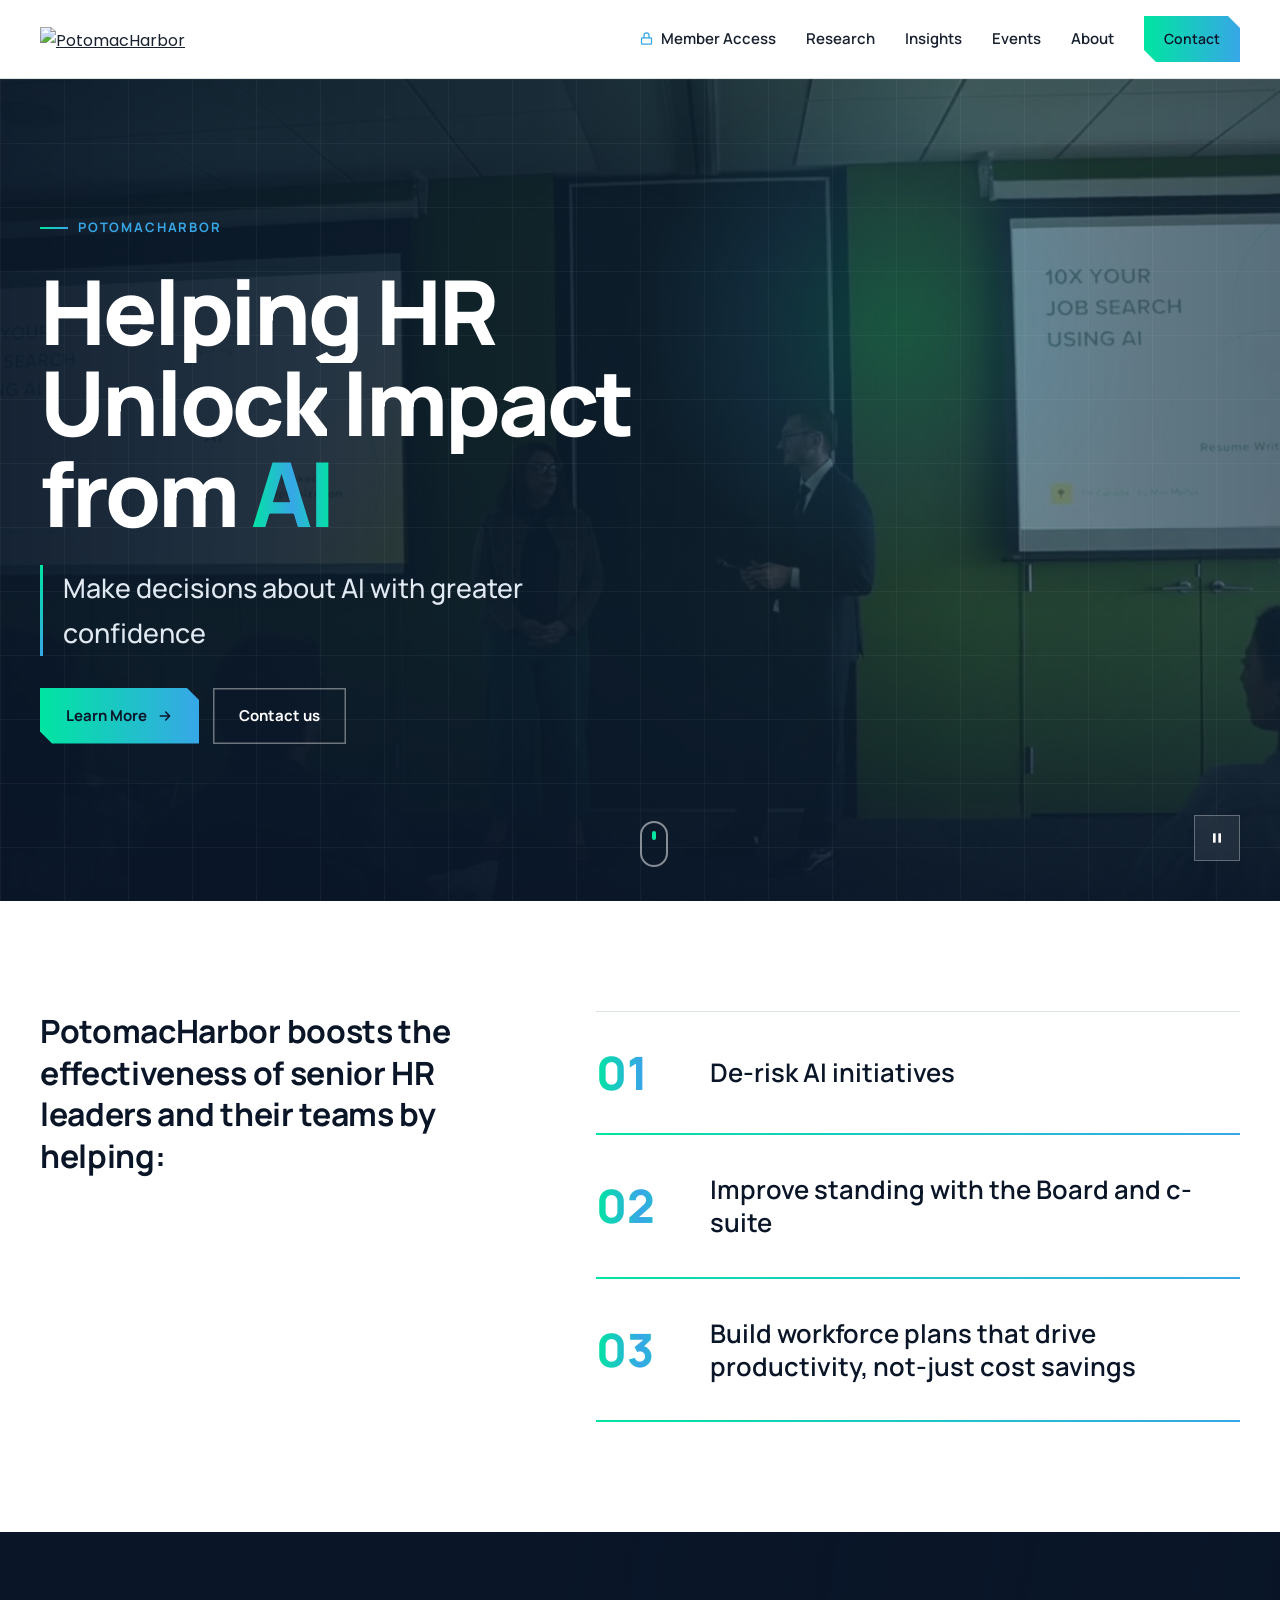
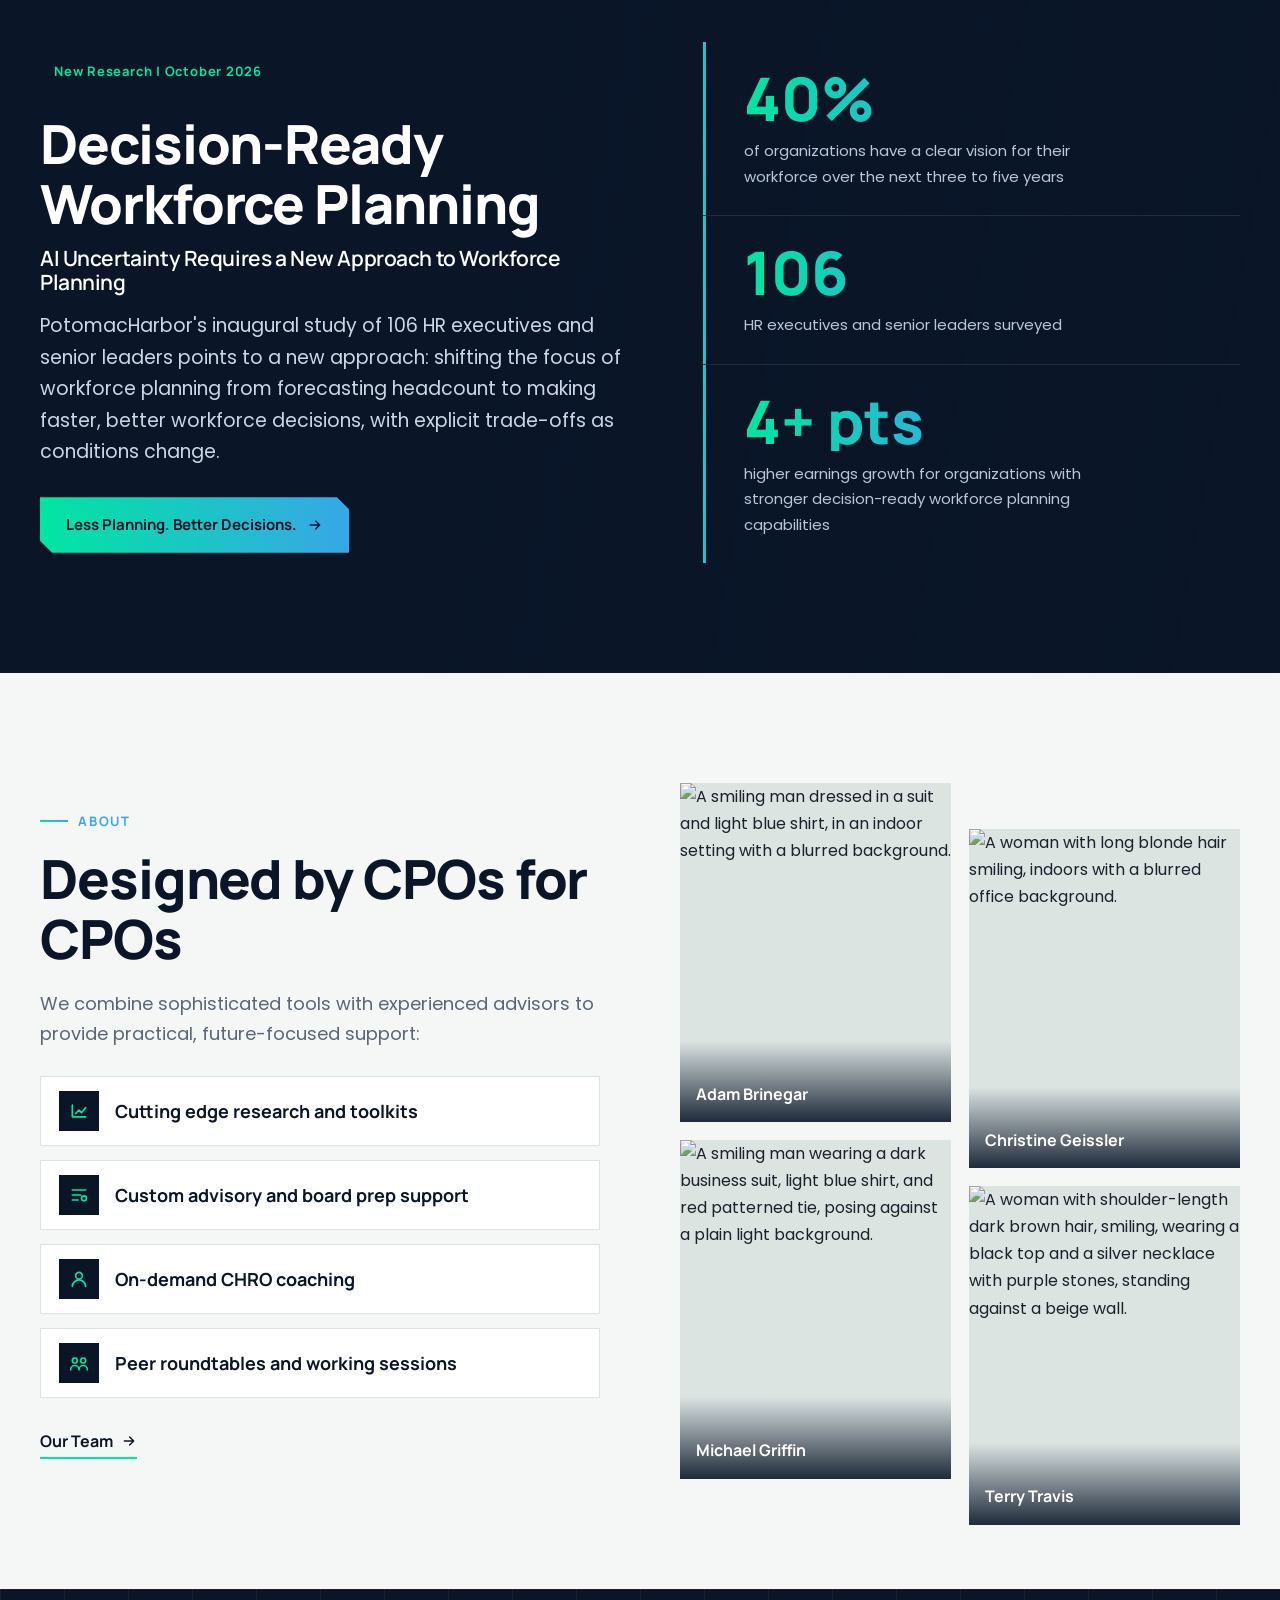
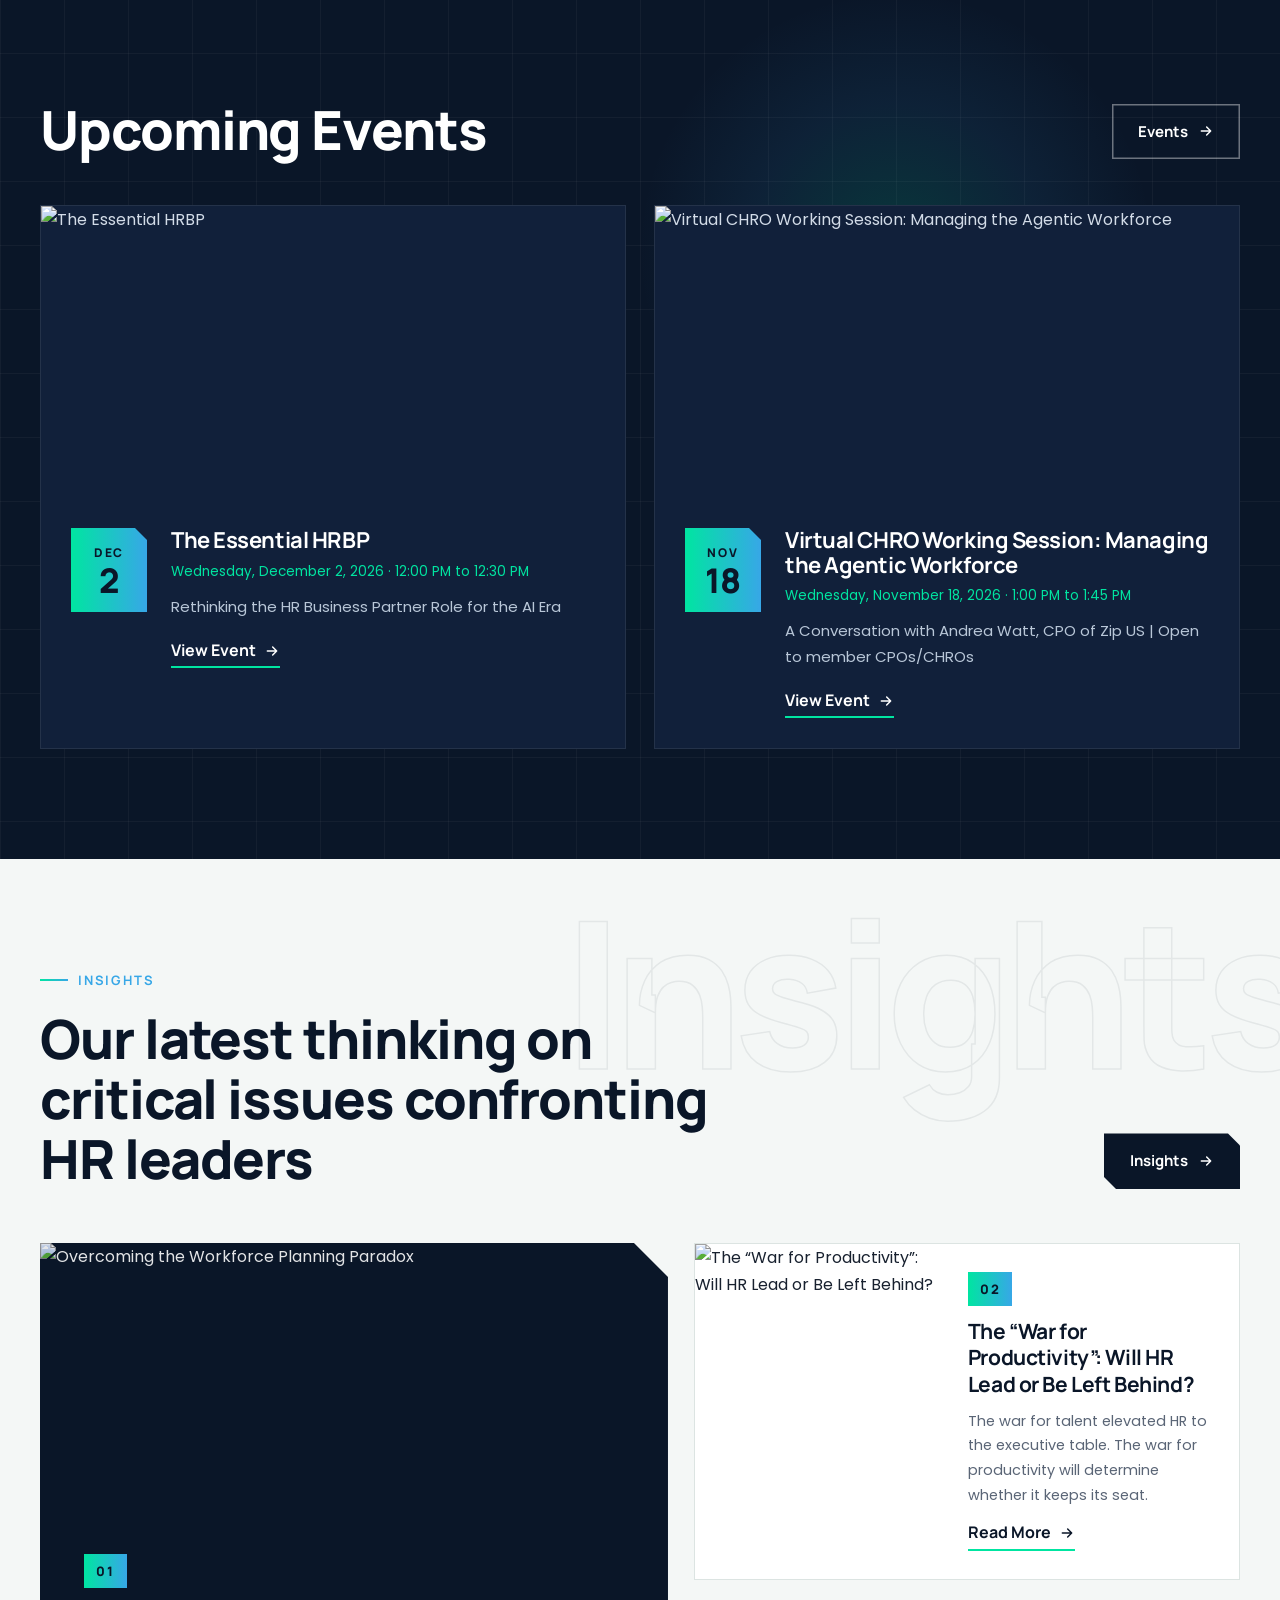
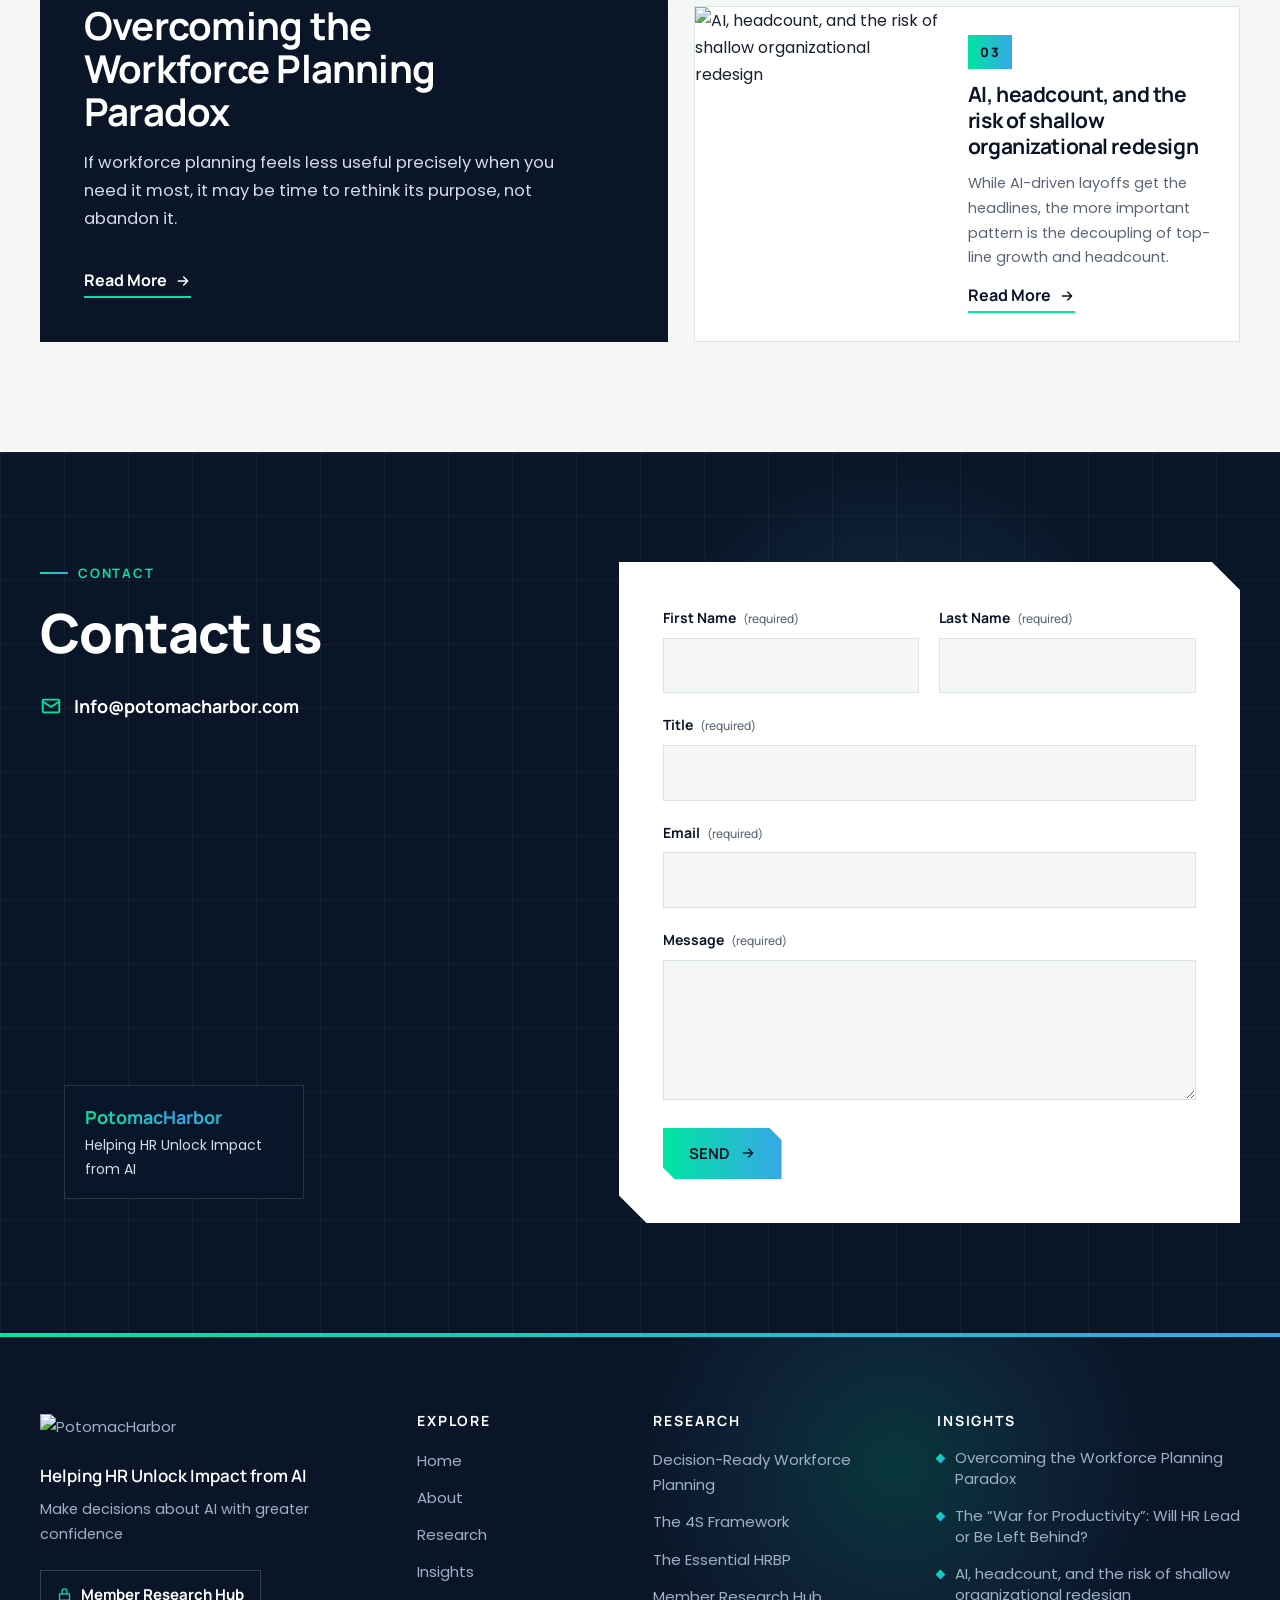
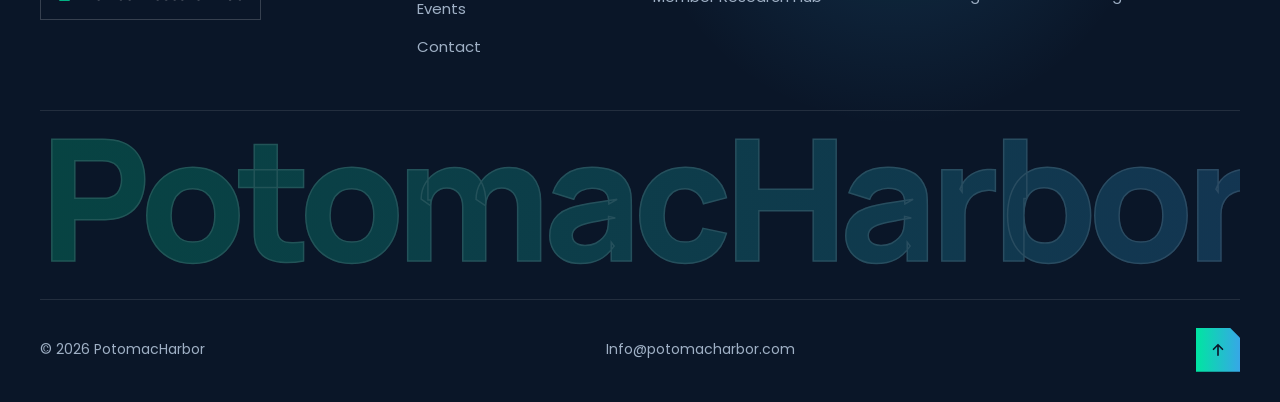
==== commit ed3ba806: "Video hero, icon cards for helping section, insights bento, contact collage, busier footer, remove d" ====
--- a/index.html
+++ b/index.html
@@ -21,22 +21,21 @@
 </header>
 <main id="main">
 
-<section class="hero-home">
-  <div class="grid">
-    <div class="copy">
-      <div class="grid-lines"></div><div class="glow"></div>
-      <span class="eyebrow anim-up" style="--d:100ms">PotomacHarbor</span>
-      <h1 class="h-xl split-words">Helping HR Unlock Impact from <span class="grad-text">AI</span></h1>
-      <p class="sub anim-up" style="--d:700ms">Make decisions about AI with greater confidence</p>
-      <div class="actions anim-up" style="--d:850ms">
-        <a href="about.html" class="btn btn-primary">Learn More <svg viewBox="0 0 24 24" fill="none" stroke="currentColor" stroke-width="2.2" stroke-linecap="round" stroke-linejoin="round"><path d="M5 12h14M13 6l6 6-6 6"/></svg></a>
-        <a href="contact.html" class="btn btn-ghost">Contact us</a>
-      </div>
-    </div>
-    <div class="visual img-wipe">
-      <img class="cover parallax" data-speed="0.12" src="https://images.squarespace-cdn.com/content/v1/69d68f6693a7e61e9a5b25c9/cf10af86-2cd5-4952-b2af-070ac83fb382/unsplash-image-1FxMET2U5dU.jpg?format=2500w" alt="Looking up at a modern glass building with reflective surfaces and a clear blue sky visible through an opening at the top.">
-    </div>
-  </div>
+<section class="hero-video">
+  <video class="hv-video" autoplay muted loop playsinline preload="auto" poster="assets/hero-poster.jpg" data-src-desktop="assets/hero.mp4" data-src-mobile="assets/hero-mobile.mp4" aria-hidden="true"></video>
+  <div class="hv-overlay"></div>
+  <div class="grid-lines"></div><div class="glow"></div>
+  <div class="wrap hv-content">
+    <span class="eyebrow anim-up" style="--d:100ms">PotomacHarbor</span>
+    <h1 class="split-words">Helping HR Unlock Impact from <span class="grad-text">AI</span></h1>
+    <p class="sub anim-up" style="--d:750ms">Make decisions about AI with greater confidence</p>
+    <div class="actions anim-up" style="--d:900ms">
+      <a href="about.html" class="btn btn-primary">Learn More <svg viewBox="0 0 24 24" fill="none" stroke="currentColor" stroke-width="2.2" stroke-linecap="round" stroke-linejoin="round"><path d="M5 12h14M13 6l6 6-6 6"/></svg></a>
+      <a href="contact.html" class="btn btn-ghost">Contact us</a>
+    </div>
+  </div>
+  <button class="hv-toggle anim-up" style="--d:1200ms" aria-label="Pause background video"><svg class="i-pause" viewBox="0 0 24 24" fill="currentColor"><rect x="6" y="5" width="4" height="14"/><rect x="14" y="5" width="4" height="14"/></svg><svg class="i-play" viewBox="0 0 24 24" fill="currentColor"><path d="M7 5v14l12-7z"/></svg></button>
+  <a href="#helping" class="hv-scroll anim-up" style="--d:1300ms" aria-label="Scroll down"><span></span></a>
 </section>
 
 <section class="pad">
@@ -59,7 +58,7 @@
       <span class="badge">New Research | October 2026</span>
       <h2 class="h-lg">Decision-Ready Workforce Planning</h2>
       <h3 class="hr-sub">AI Uncertainty Requires a New Approach to Workforce Planning</h3>
-      <p class="lead">PotomacHarbor's inaugural study of 106 HR executives and senior leaders points to a new approach: shifting the focus of workforce planning from forecasting headcount to making faster, better workforce decisions&mdash;with explicit trade-offs as conditions change.</p>
+      <p class="lead">PotomacHarbor's inaugural study of 106 HR executives and senior leaders points to a new approach: shifting the focus of workforce planning from forecasting headcount to making faster, better workforce decisions, with explicit trade-offs as conditions change.</p>
       <a href="research.html" class="btn btn-primary">Less Planning. Better Decisions. <svg viewBox="0 0 24 24" fill="none" stroke="currentColor" stroke-width="2.2" stroke-linecap="round" stroke-linejoin="round"><path d="M5 12h14M13 6l6 6-6 6"/></svg></a>
     </div>
     <div class="hr-stats">
@@ -96,69 +95,71 @@
   <div class="hev-img"><img src="https://images.squarespace-cdn.com/content/v1/69d68f6693a7e61e9a5b25c9/1790881600166-R5QHW09OQ19YDQ1NH2KC/Green+Minimalist+Abstract+Zoom+Virtual+Background.png?format=1000w" alt="Virtual CHRO Working Session: Managing the Agentic Workforce" loading="lazy"></div>
   <div class="hev-body">
     <div class="hev-date"><span class="m">Nov</span><span class="d">18</span></div>
-    <div><h3>Virtual CHRO Working Session: Managing the Agentic Workforce</h3><p class="meta">Wednesday, November 18, 2026 &middot; 1:00 PM &ndash; 1:45 PM</p><p>A Conversation with Andrea Watt, CPO of Zip US | Open to member CPOs/CHROs</p><span class="link-arrow light">View Event <svg viewBox="0 0 24 24" fill="none" stroke="currentColor" stroke-width="2.2" stroke-linecap="round" stroke-linejoin="round"><path d="M5 12h14M13 6l6 6-6 6"/></svg></span></div>
+    <div><h3>Virtual CHRO Working Session: Managing the Agentic Workforce</h3><p class="meta">Wednesday, November 18, 2026 &middot; 1:00 PM to 1:45 PM</p><p>A Conversation with Andrea Watt, CPO of Zip US | Open to member CPOs/CHROs</p><span class="link-arrow light">View Event <svg viewBox="0 0 24 24" fill="none" stroke="currentColor" stroke-width="2.2" stroke-linecap="round" stroke-linejoin="round"><path d="M5 12h14M13 6l6 6-6 6"/></svg></span></div>
   </div>
 </a><a class="hev reveal" data-date="2026-12-02" href="https://www.potomacharbor.com/events/the-essential-hrbp" target="_blank" rel="noopener" style="--d:120ms">
   <div class="hev-img"><img src="https://images.squarespace-cdn.com/content/v1/69d68f6693a7e61e9a5b25c9/1791485246259-UAJEXWTPE8913A4O2A7M/Red+Minimalist+Abstract+Zoom+Virtual+Background.png?format=1000w" alt="The Essential HRBP" loading="lazy"></div>
   <div class="hev-body">
     <div class="hev-date"><span class="m">Dec</span><span class="d">2</span></div>
-    <div><h3>The Essential HRBP</h3><p class="meta">Wednesday, December 2, 2026 &middot; 12:00 PM &ndash; 12:30 PM</p><p>Rethinking the HR Business Partner Role for the AI Era</p><span class="link-arrow light">View Event <svg viewBox="0 0 24 24" fill="none" stroke="currentColor" stroke-width="2.2" stroke-linecap="round" stroke-linejoin="round"><path d="M5 12h14M13 6l6 6-6 6"/></svg></span></div>
+    <div><h3>The Essential HRBP</h3><p class="meta">Wednesday, December 2, 2026 &middot; 12:00 PM to 12:30 PM</p><p>Rethinking the HR Business Partner Role for the AI Era</p><span class="link-arrow light">View Event <svg viewBox="0 0 24 24" fill="none" stroke="currentColor" stroke-width="2.2" stroke-linecap="round" stroke-linejoin="round"><path d="M5 12h14M13 6l6 6-6 6"/></svg></span></div>
   </div>
 </a><a class="hev reveal" data-date="2026-10-14" href="https://www.potomacharbor.com/events/webinar-building-decision-ready-workforce-plans" target="_blank" rel="noopener" style="--d:240ms">
   <div class="hev-img"><img src="https://images.squarespace-cdn.com/content/v1/69d68f6693a7e61e9a5b25c9/1787942073054-20RG58DF0TXL9C0KP8OH/Blue+Minimalist+Abstract+Zoom+Virtual+Background.png?format=1000w" alt="Webinar: Building Decision-Ready Workforce Plans" loading="lazy"></div>
   <div class="hev-body">
     <div class="hev-date"><span class="m">Oct</span><span class="d">14</span></div>
-    <div><h3>Webinar: Building Decision-Ready Workforce Plans</h3><p class="meta">Wednesday, October 14, 2026 &middot; 12:00 PM &ndash; 12:30 PM</p><p>The goal isn't just to build the workforce plan. It's to know when to change it.</p><span class="link-arrow light">View Event <svg viewBox="0 0 24 24" fill="none" stroke="currentColor" stroke-width="2.2" stroke-linecap="round" stroke-linejoin="round"><path d="M5 12h14M13 6l6 6-6 6"/></svg></span></div>
+    <div><h3>Webinar: Building Decision-Ready Workforce Plans</h3><p class="meta">Wednesday, October 14, 2026 &middot; 12:00 PM to 12:30 PM</p><p>The goal isn't just to build the workforce plan. It's to know when to change it.</p><span class="link-arrow light">View Event <svg viewBox="0 0 24 24" fill="none" stroke="currentColor" stroke-width="2.2" stroke-linecap="round" stroke-linejoin="round"><path d="M5 12h14M13 6l6 6-6 6"/></svg></span></div>
   </div>
 </a><a class="hev reveal" data-date="2026-09-23" href="https://www.potomacharbor.com/events/event-two-w7zrh-s4xbg-nypkl-w5j7c" target="_blank" rel="noopener" style="--d:360ms">
   <div class="hev-img"><img src="https://images.squarespace-cdn.com/content/v1/69d68f6693a7e61e9a5b25c9/1787171344917-WMX3RJLYPIDT79EP6P0P/Copy+of+Sept+15+CHRO+Roundtable+%28Chicago%29+%281%29.png?format=1000w" alt="CHRO Working Session (Virtual)" loading="lazy"></div>
   <div class="hev-body">
     <div class="hev-date"><span class="m">Sep</span><span class="d">23</span></div>
-    <div><h3>CHRO Working Session (Virtual)</h3><p class="meta">Wednesday, September 23, 2026 &middot; 1:00 PM &ndash; 2:30 PM</p><p>Reimaging Workforce Planning for the AI Era</p><span class="link-arrow light">View Event <svg viewBox="0 0 24 24" fill="none" stroke="currentColor" stroke-width="2.2" stroke-linecap="round" stroke-linejoin="round"><path d="M5 12h14M13 6l6 6-6 6"/></svg></span></div>
+    <div><h3>CHRO Working Session (Virtual)</h3><p class="meta">Wednesday, September 23, 2026 &middot; 1:00 PM to 2:30 PM</p><p>Reimaging Workforce Planning for the AI Era</p><span class="link-arrow light">View Event <svg viewBox="0 0 24 24" fill="none" stroke="currentColor" stroke-width="2.2" stroke-linecap="round" stroke-linejoin="round"><path d="M5 12h14M13 6l6 6-6 6"/></svg></span></div>
   </div>
 </a><a class="hev reveal" data-date="2026-09-15" href="https://www.potomacharbor.com/events/event-one-rg2bh-mx2wm-3ea3j-lgnhm" target="_blank" rel="noopener" style="--d:480ms">
   <div class="hev-img"><img src="https://images.squarespace-cdn.com/content/v1/69d68f6693a7e61e9a5b25c9/8d3a93af-274b-4026-83cf-5c4a7b878290/Sept+15+CHRO+Roundtable+%28Chicago%29+%284%29.png?format=1000w" alt="Chicago CHRO Roundtable" loading="lazy"></div>
   <div class="hev-body">
     <div class="hev-date"><span class="m">Sep</span><span class="d">15</span></div>
-    <div><h3>Chicago CHRO Roundtable</h3><p class="meta">Tuesday, September 15, 2026 &middot; 10:00 AM &ndash; 1:30 PM</p><p>Designing the AI-Human Workforce of the Future</p><span class="link-arrow light">View Event <svg viewBox="0 0 24 24" fill="none" stroke="currentColor" stroke-width="2.2" stroke-linecap="round" stroke-linejoin="round"><path d="M5 12h14M13 6l6 6-6 6"/></svg></span></div>
+    <div><h3>Chicago CHRO Roundtable</h3><p class="meta">Tuesday, September 15, 2026 &middot; 10:00 AM to 1:30 PM</p><p>Designing the AI-Human Workforce of the Future</p><span class="link-arrow light">View Event <svg viewBox="0 0 24 24" fill="none" stroke="currentColor" stroke-width="2.2" stroke-linecap="round" stroke-linejoin="round"><path d="M5 12h14M13 6l6 6-6 6"/></svg></span></div>
   </div>
 </a></div>
   </div>
 </section>
 
-<section class="pad">
-  <div class="wrap">
-    <div class="sec-head reveal">
-      <div><h2 class="h-lg" style="color:var(--ink)">Insights</h2><p class="lead" style="margin-top:10px">Our latest thinking on critical issues confronting HR leaders</p></div>
+<section class="pad home-insights">
+  <span class="ins-watermark" aria-hidden="true">Insights</span>
+  <div class="wrap" style="position:relative">
+    <div class="ins-head reveal">
+      <span class="eyebrow">Insights</span>
+      <h2 class="h-lg">Our latest thinking on critical issues confronting HR leaders</h2>
       <a href="insights.html" class="btn btn-dark">Insights <svg viewBox="0 0 24 24" fill="none" stroke="currentColor" stroke-width="2.2" stroke-linecap="round" stroke-linejoin="round"><path d="M5 12h14M13 6l6 6-6 6"/></svg></a>
     </div>
-    <div class="ipost-list"><a class="ipost reveal" href="https://www.potomacharbor.com/insights/overcoming-the-workforce-planning-paradox" target="_blank" rel="noopener" style="--d:0ms">
-  <span class="ipost-n grad-text">01</span>
-  <div class="ipost-img"><img src="https://images.squarespace-cdn.com/content/v1/69d68f6693a7e61e9a5b25c9/1782749992469-OPYOJPIHPCTOFA65TKIX/Copy+of+Blog+Graphic.png?format=750w" alt="Overcoming the Workforce Planning Paradox" loading="lazy"></div>
-  <div class="ipost-body"><h3>Overcoming the Workforce Planning Paradox</h3><p>If workforce planning feels less useful precisely when you need it most, it may be time to rethink its purpose, not abandon it.</p></div>
-  <span class="ipost-go"><svg viewBox="0 0 24 24" fill="none" stroke="currentColor" stroke-width="2.2" stroke-linecap="round" stroke-linejoin="round"><path d="M5 12h14M13 6l6 6-6 6"/></svg></span>
-</a><a class="ipost reveal" href="https://www.potomacharbor.com/insights/the-war-for-productivity-will-hr-lead-or-be-left-behind" target="_blank" rel="noopener" style="--d:110ms">
-  <span class="ipost-n grad-text">02</span>
-  <div class="ipost-img"><img src="https://images.squarespace-cdn.com/content/v1/69d68f6693a7e61e9a5b25c9/1781014745560-QA73IV8CT0YYCJWPHPG2/Copy+of+Copy+of+Blog+Graphic+%281%29.png?format=750w" alt="The &ldquo;War for Productivity&rdquo;: Will HR Lead or Be Left Behind?" loading="lazy"></div>
-  <div class="ipost-body"><h3>The &ldquo;War for Productivity&rdquo;: Will HR Lead or Be Left Behind?</h3><p>The war for talent elevated HR to the executive table. The war for productivity will determine whether it keeps its seat.</p></div>
-  <span class="ipost-go"><svg viewBox="0 0 24 24" fill="none" stroke="currentColor" stroke-width="2.2" stroke-linecap="round" stroke-linejoin="round"><path d="M5 12h14M13 6l6 6-6 6"/></svg></span>
-</a><a class="ipost reveal" href="https://www.potomacharbor.com/insights/Blog%20Post%20Title%20One-3zaa9-zlxng-d5s44" target="_blank" rel="noopener" style="--d:220ms">
-  <span class="ipost-n grad-text">03</span>
-  <div class="ipost-img"><img src="https://images.squarespace-cdn.com/content/v1/69d68f6693a7e61e9a5b25c9/1778089180207-5ESRAGEHLYG97VNS2P9T/Blog+Graphic.png?format=750w" alt="AI, headcount, and the risk of shallow organizational redesign" loading="lazy"></div>
-  <div class="ipost-body"><h3>AI, headcount, and the risk of shallow organizational redesign</h3><p>While AI-driven layoffs get the headlines, the more important pattern is the decoupling of top-line growth and headcount.</p></div>
-  <span class="ipost-go"><svg viewBox="0 0 24 24" fill="none" stroke="currentColor" stroke-width="2.2" stroke-linecap="round" stroke-linejoin="round"><path d="M5 12h14M13 6l6 6-6 6"/></svg></span>
-</a></div>
+    <div class="ins-bento"><a class="ins-feature reveal" href="https://www.potomacharbor.com/insights/overcoming-the-workforce-planning-paradox" target="_blank" rel="noopener">
+  <img src="https://images.squarespace-cdn.com/content/v1/69d68f6693a7e61e9a5b25c9/1782749992469-OPYOJPIHPCTOFA65TKIX/Copy+of+Blog+Graphic.png?format=1500w" alt="Overcoming the Workforce Planning Paradox" loading="lazy">
+  <div class="ins-feature-body"><span class="ins-tag">01</span><h3>Overcoming the Workforce Planning Paradox</h3><p>If workforce planning feels less useful precisely when you need it most, it may be time to rethink its purpose, not abandon it.</p><span class="link-arrow light">Read More <svg viewBox="0 0 24 24" fill="none" stroke="currentColor" stroke-width="2.2" stroke-linecap="round" stroke-linejoin="round"><path d="M5 12h14M13 6l6 6-6 6"/></svg></span></div>
+</a>
+<div class="ins-side"><a class="ins-mini reveal" href="https://www.potomacharbor.com/insights/the-war-for-productivity-will-hr-lead-or-be-left-behind" target="_blank" rel="noopener" style="--d:140ms">
+  <div class="ins-mini-img"><img src="https://images.squarespace-cdn.com/content/v1/69d68f6693a7e61e9a5b25c9/1781014745560-QA73IV8CT0YYCJWPHPG2/Copy+of+Copy+of+Blog+Graphic+%281%29.png?format=750w" alt="The &ldquo;War for Productivity&rdquo;: Will HR Lead or Be Left Behind?" loading="lazy"></div>
+  <div class="ins-mini-body"><span class="ins-tag">02</span><h3>The &ldquo;War for Productivity&rdquo;: Will HR Lead or Be Left Behind?</h3><p>The war for talent elevated HR to the executive table. The war for productivity will determine whether it keeps its seat.</p><span class="link-arrow">Read More <svg viewBox="0 0 24 24" fill="none" stroke="currentColor" stroke-width="2.2" stroke-linecap="round" stroke-linejoin="round"><path d="M5 12h14M13 6l6 6-6 6"/></svg></span></div>
+</a><a class="ins-mini reveal" href="https://www.potomacharbor.com/insights/Blog%20Post%20Title%20One-3zaa9-zlxng-d5s44" target="_blank" rel="noopener" style="--d:280ms">
+  <div class="ins-mini-img"><img src="https://images.squarespace-cdn.com/content/v1/69d68f6693a7e61e9a5b25c9/1778089180207-5ESRAGEHLYG97VNS2P9T/Blog+Graphic.png?format=750w" alt="AI, headcount, and the risk of shallow organizational redesign" loading="lazy"></div>
+  <div class="ins-mini-body"><span class="ins-tag">03</span><h3>AI, headcount, and the risk of shallow organizational redesign</h3><p>While AI-driven layoffs get the headlines, the more important pattern is the decoupling of top-line growth and headcount.</p><span class="link-arrow">Read More <svg viewBox="0 0 24 24" fill="none" stroke="currentColor" stroke-width="2.2" stroke-linecap="round" stroke-linejoin="round"><path d="M5 12h14M13 6l6 6-6 6"/></svg></span></div>
+</a></div></div>
   </div>
 </section>
 
 <section class="pad on-dark" id="contact">
   <div class="grid-lines"></div><div class="glow"></div>
-  <div class="wrap contact-split" style="position:relative">
-    <div class="reveal">
+  <div class="wrap contact-split home-contact" style="position:relative">
+    <div class="reveal contact-left">
       <span class="eyebrow">Contact</span>
       <h2 class="h-lg" style="margin-top:18px">Contact us</h2>
       <a class="mail" href="mailto:Info@potomacharbor.com"><svg viewBox="0 0 24 24" fill="none" stroke="currentColor" stroke-width="2" stroke-linecap="round" stroke-linejoin="round"><rect x="3" y="5" width="18" height="14" rx="1"/><path d="m3 7 9 6 9-6"/></svg>Info@potomacharbor.com</a>
-      <div class="contact-img img-wipe"><img src="https://images.squarespace-cdn.com/content/v1/69d68f6693a7e61e9a5b25c9/1776203259832-EFPD4QCX9A6XANRIGKE8/unsplash-image-DR3O0MICFYA.jpg?format=1200w" alt="Close-up view of modern blue glass building reflecting the sky, showing geometric lines and shapes."></div>
+      <div class="contact-collage">
+        <div class="cc-a img-wipe"><img src="https://images.squarespace-cdn.com/content/v1/69d68f6693a7e61e9a5b25c9/1776203259832-EFPD4QCX9A6XANRIGKE8/unsplash-image-DR3O0MICFYA.jpg?format=1200w" alt="Close-up view of modern blue glass building reflecting the sky, showing geometric lines and shapes." loading="lazy"></div>
+        <div class="cc-b img-wipe"><img src="https://images.squarespace-cdn.com/content/v1/69d68f6693a7e61e9a5b25c9/1776352783712-6GWHR30HPLINB7DQY7Z5/unsplash-image-FO2zwDMQzUM.jpg?format=1000w" alt="View of two modern glass skyscrapers from below, looking up at the sky." loading="lazy"></div>
+        <div class="cc-c img-wipe"><img src="https://images.squarespace-cdn.com/content/v1/69d68f6693a7e61e9a5b25c9/1776279135302-RZBB6YU6SC5BXATKPD1X/unsplash-image-e1wycgI4c9g.jpg?format=1000w" alt="Abstract modern art sculpture with black and gold geometric shapes arranged in a spiral pattern." loading="lazy"></div>
+        <span class="cc-badge"><b class="grad-text">PotomacHarbor</b>Helping HR Unlock Impact from AI</span>
+      </div>
     </div>
     <div class="reveal" style="--d:150ms"><form class="form" novalidate>
   <div><label for="f-first">First Name <small>(required)</small></label><input id="f-first" name="first" required></div>
@@ -174,31 +175,61 @@
 
 </main>
 <footer class="site-footer">
+  <div class="glow"></div>
   <div class="wrap">
+    <div class="foot-cta">
+      <div>
+        <span class="eyebrow">Contact</span>
+        <h2>Learn more</h2>
+        <p>Submit the inquiry form to discuss how we can support you and your team.</p>
+      </div>
+      <div class="foot-cta-actions">
+        <a href="contact.html" class="btn btn-primary">Contact the team <svg viewBox="0 0 24 24" fill="none" stroke="currentColor" stroke-width="2.2" stroke-linecap="round" stroke-linejoin="round"><path d="M5 12h14M13 6l6 6-6 6"/></svg></a>
+        <a href="mailto:Info@potomacharbor.com" class="btn btn-ghost"><svg viewBox="0 0 24 24" fill="none" stroke="currentColor" stroke-width="2" stroke-linecap="round" stroke-linejoin="round"><rect x="3" y="5" width="18" height="14" rx="1"/><path d="m3 7 9 6 9-6"/></svg> Info@potomacharbor.com</a>
+      </div>
+    </div>
     <div class="foot-top">
-      <div>
+      <div class="foot-brand">
         <a href="index.html" class="foot-logo"><img src="https://images.squarespace-cdn.com/content/v1/69d68f6693a7e61e9a5b25c9/e6554da6-3db7-4a8c-995c-954a55c57d66/logo+white+%281%29.png?format=750w" alt="PotomacHarbor" data-logo crossorigin="anonymous"></a>
         <p>Helping HR Unlock Impact from AI</p>
-      </div>
-      <div>
-        <h4>PotomacHarbor</h4>
+        <p class="small">Make decisions about AI with greater confidence</p>
+        <a class="foot-member" href="member-access.html"><svg viewBox="0 0 24 24" fill="none" stroke="currentColor" stroke-width="2" stroke-linecap="round" stroke-linejoin="round"><rect x="4" y="11" width="16" height="10" rx="1"/><path d="M8 11V7a4 4 0 0 1 8 0v4"/></svg> Member Research Hub</a>
+      </div>
+      <div>
+        <h4>Explore</h4>
         <ul>
-          <li><a href="member-access.html">Member Access</a></li>
+          <li><a href="index.html">Home</a></li>
+          <li><a href="about.html">About</a></li>
           <li><a href="research.html">Research</a></li>
           <li><a href="insights.html">Insights</a></li>
           <li><a href="events.html">Events</a></li>
-          <li><a href="about.html">About</a></li>
+          <li><a href="contact.html">Contact</a></li>
         </ul>
       </div>
       <div>
-        <h4>Contact</h4>
+        <h4>Research</h4>
         <ul>
-          <li><a href="mailto:Info@potomacharbor.com">Info@potomacharbor.com</a></li>
-          <li><a href="contact.html">Contact the team</a></li>
+          <li><a href="research.html">Decision-Ready Workforce Planning</a></li>
+          <li><a href="research.html">The 4S Framework</a></li>
+          <li><a href="research.html">The Essential HRBP</a></li>
+          <li><a href="member-access.html">Member Research Hub</a></li>
         </ul>
       </div>
-    </div>
-    <div class="foot-bottom"><span>&copy; <span id="yr"></span> PotomacHarbor</span><span>Info@potomacharbor.com</span></div>
+      <div>
+        <h4>Insights</h4>
+        <ul class="foot-posts">
+          <li><a href="https://www.potomacharbor.com/insights/overcoming-the-workforce-planning-paradox" target="_blank" rel="noopener">Overcoming the Workforce Planning Paradox</a></li>
+          <li><a href="https://www.potomacharbor.com/insights/the-war-for-productivity-will-hr-lead-or-be-left-behind" target="_blank" rel="noopener">The &ldquo;War for Productivity&rdquo;: Will HR Lead or Be Left Behind?</a></li>
+          <li><a href="https://www.potomacharbor.com/insights/Blog%20Post%20Title%20One-3zaa9-zlxng-d5s44" target="_blank" rel="noopener">AI, headcount, and the risk of shallow organizational redesign</a></li>
+        </ul>
+      </div>
+    </div>
+    <div class="foot-word" aria-hidden="true">PotomacHarbor</div>
+    <div class="foot-bottom">
+      <span>&copy; <span id="yr"></span> PotomacHarbor</span>
+      <a href="mailto:Info@potomacharbor.com">Info@potomacharbor.com</a>
+      <button class="to-top" aria-label="Back to top"><svg viewBox="0 0 24 24" fill="none" stroke="currentColor" stroke-width="2.2" stroke-linecap="round" stroke-linejoin="round"><path d="M12 19V5M6 11l6-6 6 6"/></svg></button>
+    </div>
   </div>
 </footer>
 <script>document.getElementById('yr').textContent=new Date().getFullYear()</script>
--- a/style.css
+++ b/style.css
@@ -525,3 +525,152 @@
 img[data-logo]{opacity:0;transition:opacity .35s}
 img[data-logo].logo-ready{opacity:1}
 .brand img[data-logo].logo-fallback{mix-blend-mode:multiply}
+
+/* ===================== HOME: video hero ===================== */
+.hero-video{position:relative;min-height:calc(100vh - 78px);min-height:calc(100svh - 78px);display:flex;align-items:center;overflow:hidden;background:var(--ink) url('assets/hero-poster.jpg') center/cover no-repeat;color:#D3DCE8}
+.hv-video{position:absolute;inset:0;width:100%;height:100%;object-fit:cover;z-index:0}
+.hv-overlay{position:absolute;inset:0;z-index:1;background:
+  linear-gradient(90deg,rgba(10,22,40,.94) 0%,rgba(10,22,40,.82) 42%,rgba(10,22,40,.5) 75%,rgba(10,22,40,.6) 100%),
+  linear-gradient(0deg,rgba(10,22,40,.85) 0%,transparent 35%),
+  linear-gradient(120deg,rgba(0,229,161,.14),rgba(55,167,231,.14))}
+.hero-video .grid-lines,.hero-video .glow{z-index:1}
+.hv-content{position:relative;z-index:2;padding:110px 0 130px;display:flex;flex-direction:column;align-items:flex-start;gap:26px}
+.hv-content h1{color:#fff;font-size:clamp(46px,7vw,96px);font-weight:800;line-height:1.02;letter-spacing:-.035em;max-width:12ch}
+.hv-content .sub{font-family:var(--head);font-size:clamp(20px,2.1vw,27px);font-weight:500;color:#E1E9F2;max-width:30ch;padding-left:20px;border-left:3px solid;border-image:linear-gradient(180deg,var(--mint),var(--sky)) 1}
+.hv-content .actions{display:flex;flex-wrap:wrap;gap:14px;margin-top:6px}
+.hv-toggle{position:absolute;right:max(24px,calc((100vw - var(--wrap))/2));bottom:40px;z-index:3;width:46px;height:46px;display:grid;place-items:center;background:rgba(255,255,255,.08);border:1px solid rgba(255,255,255,.3);color:#fff;cursor:pointer;backdrop-filter:blur(6px);transition:background .3s,border-color .3s}
+.hv-toggle:hover{background:rgba(0,229,161,.2);border-color:var(--mint)}
+.hv-toggle svg{width:16px;height:16px}
+.hv-toggle .i-play,.hero-video.paused .hv-toggle .i-pause{display:none}
+.hero-video.paused .hv-toggle .i-play{display:block}
+.hv-scroll{position:absolute;left:50%;bottom:34px;transform:translateX(-50%);z-index:3;width:28px;height:46px;border:2px solid rgba(255,255,255,.5);border-radius:16px}
+.hv-scroll span{position:absolute;left:50%;top:8px;width:4px;height:9px;margin-left:-2px;border-radius:2px;background:var(--mint);animation:scrollDot 1.8s ease-in-out infinite}
+@keyframes scrollDot{0%{opacity:0;transform:translateY(0)}30%{opacity:1}100%{opacity:0;transform:translateY(16px)}}
+@media (max-width:900px){
+  .hv-overlay{background:linear-gradient(0deg,rgba(10,22,40,.95) 10%,rgba(10,22,40,.72) 60%,rgba(10,22,40,.6) 100%)}
+  .hv-content{padding:90px 0 120px}
+  .hv-scroll{display:none}
+  .hv-toggle{bottom:24px}
+}
+@media (prefers-reduced-motion:reduce){.hv-scroll span{animation:none}}
+
+/* ===================== HOME: helping cards ===================== */
+.helping2{background:linear-gradient(180deg,var(--white) 0%,var(--paper) 100%);overflow:hidden}
+.h2-intro{font-family:var(--head);font-size:clamp(26px,3vw,40px);font-weight:700;line-height:1.25;letter-spacing:-.015em;color:var(--ink);max-width:28ch;margin:0 auto 64px;text-align:center}
+.help-cards{display:grid;grid-template-columns:repeat(3,1fr);gap:28px;position:relative}
+.help-cards::before{content:"";position:absolute;left:12%;right:12%;top:88px;height:2px;background:repeating-linear-gradient(90deg,var(--line) 0 10px,transparent 10px 18px);z-index:0}
+.help-card{position:relative;z-index:1;background:var(--white);border:1px solid var(--line);padding:44px 34px 40px;display:flex;flex-direction:column;align-items:flex-start;gap:26px;overflow:hidden;transition:transform .45s cubic-bezier(.2,.7,.2,1),box-shadow .45s,border-color .45s;clip-path:polygon(0 0,calc(100% - 26px) 0,100% 26px,100% 100%,0 100%)}
+.help-card::before{content:"";position:absolute;left:0;top:0;height:4px;width:100%;background:var(--grad);transform:scaleX(0);transform-origin:left;transition:transform .6s cubic-bezier(.2,.7,.2,1)}
+.help-card:hover{transform:translateY(-10px);box-shadow:0 30px 60px rgba(10,22,40,.12);border-color:transparent}
+.help-card:hover::before{transform:scaleX(1)}
+.hc-num{position:absolute;right:22px;top:14px;font-family:var(--head);font-weight:800;font-size:92px;line-height:1;color:transparent;-webkit-text-stroke:1.5px #D6E0DD;transition:-webkit-text-stroke-color .4s,transform .5s}
+.help-card:hover .hc-num{-webkit-text-stroke-color:var(--sky);transform:translateY(-4px)}
+.hc-icon{position:relative;width:88px;height:88px;display:grid;place-items:center;background:var(--ink);color:var(--mint);clip-path:polygon(0 0,calc(100% - 16px) 0,100% 16px,100% 100%,16px 100%,0 calc(100% - 16px));transition:background .45s,color .45s}
+.hc-icon::after{content:"";position:absolute;inset:0;background:var(--grad);opacity:0;transition:opacity .45s}
+.hc-icon svg{width:42px;height:42px;position:relative;z-index:1;transition:transform .5s cubic-bezier(.2,.7,.2,1)}
+.help-card:hover .hc-icon::after{opacity:1}
+.help-card:hover .hc-icon{color:var(--ink)}
+.help-card:hover .hc-icon svg{transform:scale(1.1) rotate(-4deg)}
+.help-card h3{font-size:clamp(21px,1.9vw,25px);font-weight:700;color:var(--ink);line-height:1.3;max-width:18ch}
+.hc-line{display:block;width:44px;height:3px;background:var(--grad);margin-top:auto;transition:width .5s}
+.help-card:hover .hc-line{width:100%}
+/* icon line draw on reveal */
+.help-card .hc-icon svg *{stroke-dasharray:160;stroke-dashoffset:160;transition:stroke-dashoffset 1.6s ease}
+.help-card.in .hc-icon svg *{stroke-dashoffset:0;transition-delay:calc(var(--d,0ms) + .3s)}
+@media (max-width:900px){
+  .help-cards{grid-template-columns:1fr;gap:20px}
+  .help-cards::before{display:none}
+  .help-card{flex-direction:row;align-items:center;padding:28px 24px;gap:20px}
+  .hc-icon{width:68px;height:68px;flex:0 0 68px}.hc-icon svg{width:32px;height:32px}
+  .hc-num{font-size:64px}
+  .hc-line{display:none}
+  .h2-intro{margin-bottom:40px}
+}
+@media (prefers-reduced-motion:reduce){.help-card .hc-icon svg *{stroke-dasharray:none;stroke-dashoffset:0}}
+
+/* ===================== HOME: insights bento ===================== */
+.home-insights{background:var(--paper);overflow:hidden}
+.ins-watermark{position:absolute;right:-2vw;top:30px;font-family:var(--head);font-weight:800;font-size:clamp(90px,16vw,240px);line-height:1;letter-spacing:-.05em;color:transparent;-webkit-text-stroke:1.5px rgba(10,22,40,.07);pointer-events:none;white-space:nowrap}
+.ins-head{display:grid;grid-template-columns:1fr auto;align-items:end;gap:16px 40px;margin-bottom:54px}
+.ins-head .eyebrow{grid-column:1/-1}
+.ins-head h2{color:var(--ink);max-width:20ch}
+.ins-bento{display:grid;grid-template-columns:1.15fr 1fr;gap:26px}
+.ins-feature{position:relative;display:flex;align-items:flex-end;min-height:560px;overflow:hidden;text-decoration:none;color:#fff;background:var(--ink);clip-path:polygon(0 0,calc(100% - 34px) 0,100% 34px,100% 100%,0 100%)}
+.ins-feature img{position:absolute;inset:0;width:100%;height:100%;object-fit:cover;transition:transform 1s cubic-bezier(.2,.7,.2,1)}
+.ins-feature::after{content:"";position:absolute;inset:0;background:linear-gradient(0deg,rgba(10,22,40,.96) 8%,rgba(10,22,40,.55) 50%,rgba(10,22,40,.1) 100%);transition:opacity .5s}
+.ins-feature:hover img{transform:scale(1.06)}
+.ins-feature-body{position:relative;z-index:1;padding:44px;display:flex;flex-direction:column;gap:16px;align-items:flex-start}
+.ins-feature h3{font-size:clamp(28px,3vw,40px);color:#fff;max-width:18ch}
+.ins-feature p{color:#D3DCE8;font-size:16.5px;max-width:46ch}
+.ins-tag{font-family:var(--head);font-weight:800;font-size:13px;letter-spacing:.14em;padding:6px 12px;background:var(--grad);color:var(--ink)}
+.ins-side{display:grid;gap:26px}
+.ins-mini{display:grid;grid-template-columns:.9fr 1.1fr;background:var(--white);border:1px solid var(--line);text-decoration:none;color:inherit;overflow:hidden;transition:transform .45s,box-shadow .45s,border-color .45s;position:relative}
+.ins-mini::after{content:"";position:absolute;left:0;bottom:0;height:4px;width:0;background:var(--grad);transition:width .55s}
+.ins-mini:hover{transform:translateX(-8px);box-shadow:0 24px 48px rgba(10,22,40,.1);border-color:transparent}
+.ins-mini:hover::after{width:100%}
+.ins-mini-img{overflow:hidden;min-height:250px}
+.ins-mini-img img{width:100%;height:100%;object-fit:cover;transition:transform .8s}
+.ins-mini:hover .ins-mini-img img{transform:scale(1.08)}
+.ins-mini-body{padding:28px;display:flex;flex-direction:column;gap:12px;align-items:flex-start}
+.ins-mini h3{font-size:21px;color:var(--ink);line-height:1.25;transition:color .3s}
+.ins-mini:hover h3{color:var(--sky)}
+.ins-mini p{font-size:14.5px;color:var(--muted)}
+.ins-mini .link-arrow{margin-top:auto}
+
+/* ===================== HOME: contact collage ===================== */
+.home-contact{align-items:stretch}
+.contact-left{display:flex;flex-direction:column}
+.contact-collage{position:relative;flex:1;min-height:380px;margin-top:40px;display:grid;grid-template-columns:1.2fr 1fr;grid-template-rows:1fr 1fr;gap:14px}
+.contact-collage>div{overflow:hidden}
+.contact-collage img{width:100%;height:100%;object-fit:cover;transition:transform 1s}
+.contact-collage>div:hover img{transform:scale(1.07)}
+.cc-a{grid-row:1/3;clip-path:polygon(0 0,100% 0,100% 100%,0 100%)}
+.cc-a.img-wipe:not(.in){clip-path:inset(0 100% 0 0)}
+.cc-b.img-wipe,.cc-c.img-wipe{transition-delay:.25s}
+.cc-c.img-wipe{transition-delay:.45s}
+.cc-badge{position:absolute;left:24px;bottom:24px;z-index:2;background:rgba(10,22,40,.85);backdrop-filter:blur(8px);border:1px solid rgba(255,255,255,.14);padding:16px 20px;font-size:14px;color:#D3DCE8;display:flex;flex-direction:column;gap:2px;max-width:240px}
+.cc-badge b{font-family:var(--head);font-size:18px}
+@media (max-width:900px){
+  .ins-head{grid-template-columns:1fr}
+  .ins-bento{grid-template-columns:1fr}
+  .ins-feature{min-height:440px}
+  .ins-feature-body{padding:28px}
+  .contact-collage{min-height:320px}
+}
+@media (max-width:640px){
+  .ins-mini{grid-template-columns:1fr}
+  .ins-mini-img{min-height:200px}
+  .contact-collage{grid-template-columns:1fr 1fr;min-height:280px}
+}
+
+/* ===================== FOOTER (busier) ===================== */
+.site-footer{padding:0 0 30px}
+.site-footer .wrap{position:relative;z-index:1}
+.site-footer .glow{top:20%}
+.foot-cta{display:grid;grid-template-columns:1fr auto;gap:30px 50px;align-items:center;padding:70px 0;border-bottom:1px solid rgba(255,255,255,.1)}
+.foot-cta h2{font-size:clamp(34px,4vw,52px);font-weight:800;color:#fff;margin:12px 0 10px}
+.foot-cta p{font-size:17px;color:#B9C7D8;max-width:44ch}
+.foot-cta-actions{display:flex;flex-wrap:wrap;gap:14px}
+body:has(form.form) .foot-cta{display:none}
+body:has(form.form) .foot-top{padding-top:80px}
+.foot-top{grid-template-columns:1.4fr .8fr 1fr 1.3fr;padding:64px 0 50px}
+.foot-brand p{margin-top:18px;color:#fff;font-family:var(--head);font-weight:600;font-size:17px}
+.foot-brand p.small{margin-top:6px;color:#9FB0C5;font-family:var(--body);font-weight:400;font-size:14.5px}
+.foot-member{display:inline-flex;align-items:center;gap:9px;margin-top:24px;padding:11px 16px;border:1px solid rgba(255,255,255,.18);font-family:var(--head);font-weight:700;font-size:14px;text-decoration:none;color:#fff;transition:border-color .3s,color .3s}
+.foot-member svg{width:15px;height:15px;color:var(--mint)}
+.foot-member:hover{border-color:var(--mint);color:var(--mint)}
+.foot-top ul a{position:relative;display:inline-block;transition:color .25s,transform .25s}
+.foot-top ul a:hover{transform:translateX(4px)}
+.foot-posts{gap:14px!important}
+.foot-posts li{padding-left:18px;position:relative;line-height:1.45}
+.foot-posts li::before{content:"";position:absolute;left:0;top:8px;width:7px;height:7px;background:var(--grad);transform:rotate(45deg)}
+.foot-word{font-family:var(--head);font-weight:800;font-size:clamp(56px,13.2vw,190px);line-height:.9;letter-spacing:-.05em;text-align:center;color:transparent;-webkit-text-stroke:1.5px rgba(255,255,255,.1);background:linear-gradient(90deg,rgba(0,229,161,.22),rgba(55,167,231,.22));-webkit-background-clip:text;background-clip:text;padding:10px 0 26px;user-select:none;white-space:nowrap;overflow:hidden}
+.foot-bottom{align-items:center;border-top:1px solid rgba(255,255,255,.1)}
+.foot-bottom a{text-decoration:none}
+.foot-bottom a:hover{color:var(--mint)}
+.to-top{width:44px;height:44px;display:grid;place-items:center;background:var(--grad);color:var(--ink);border:0;cursor:pointer;clip-path:polygon(0 0,calc(100% - 10px) 0,100% 10px,100% 100%,0 100%);transition:transform .3s}
+.to-top:hover{transform:translateY(-4px)}
+.to-top svg{width:18px;height:18px}
+@media (max-width:1080px){.foot-top{grid-template-columns:1fr 1fr}}
+@media (max-width:900px){.foot-cta{grid-template-columns:1fr;padding:56px 0}}
+@media (max-width:640px){.foot-top{grid-template-columns:1fr}.foot-bottom{justify-content:center;text-align:center}}
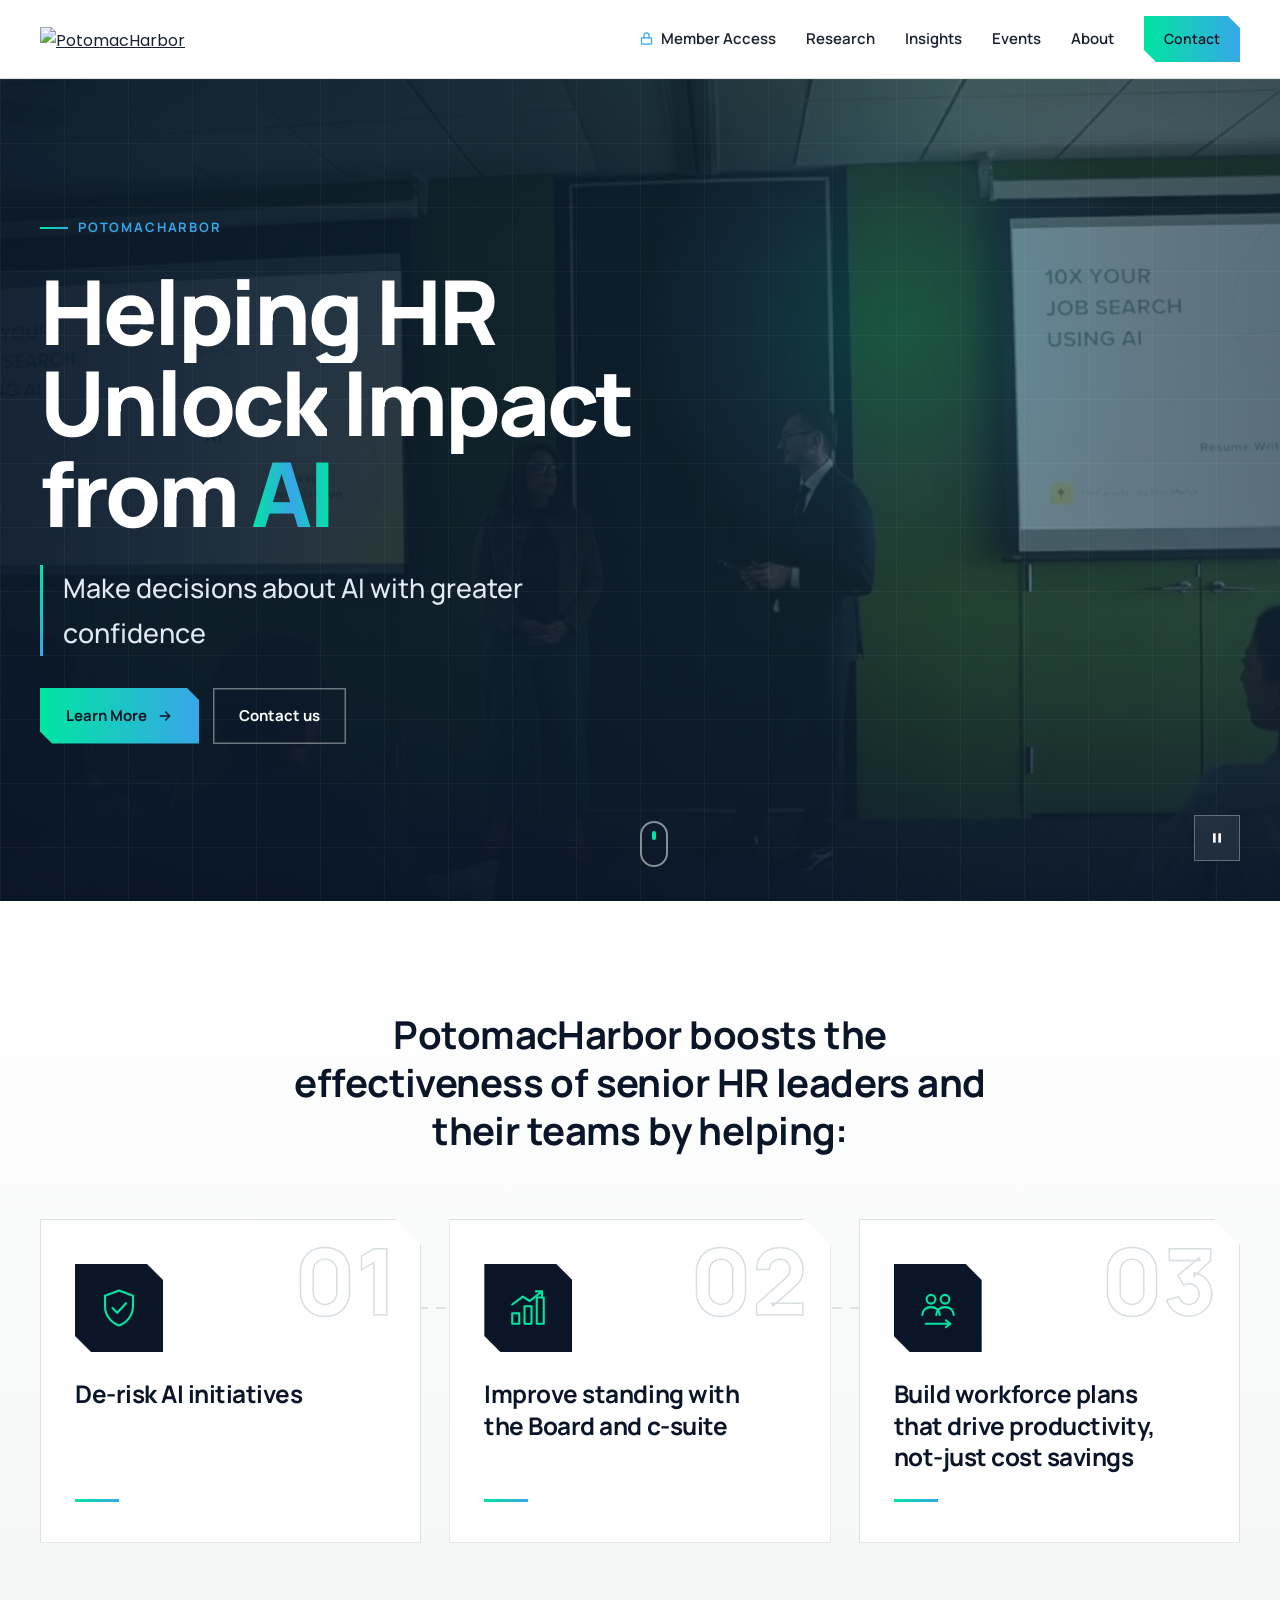
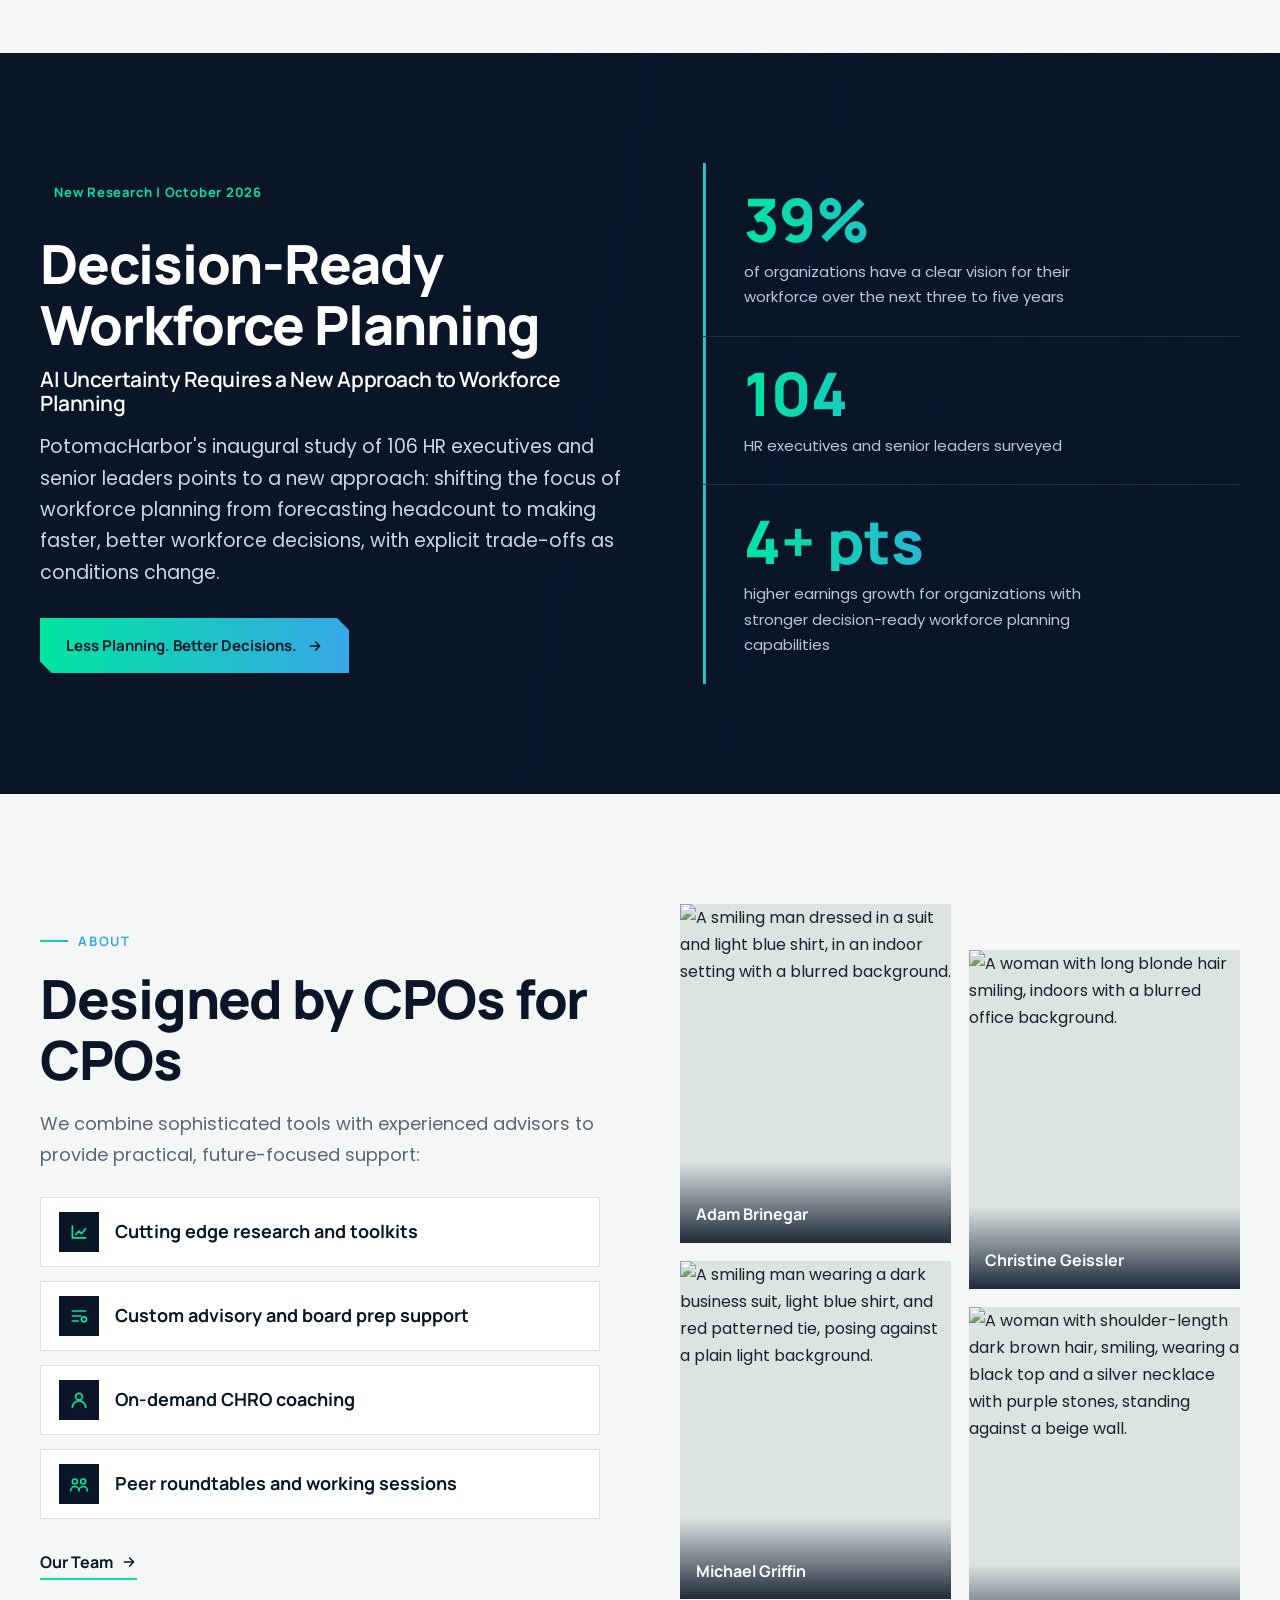
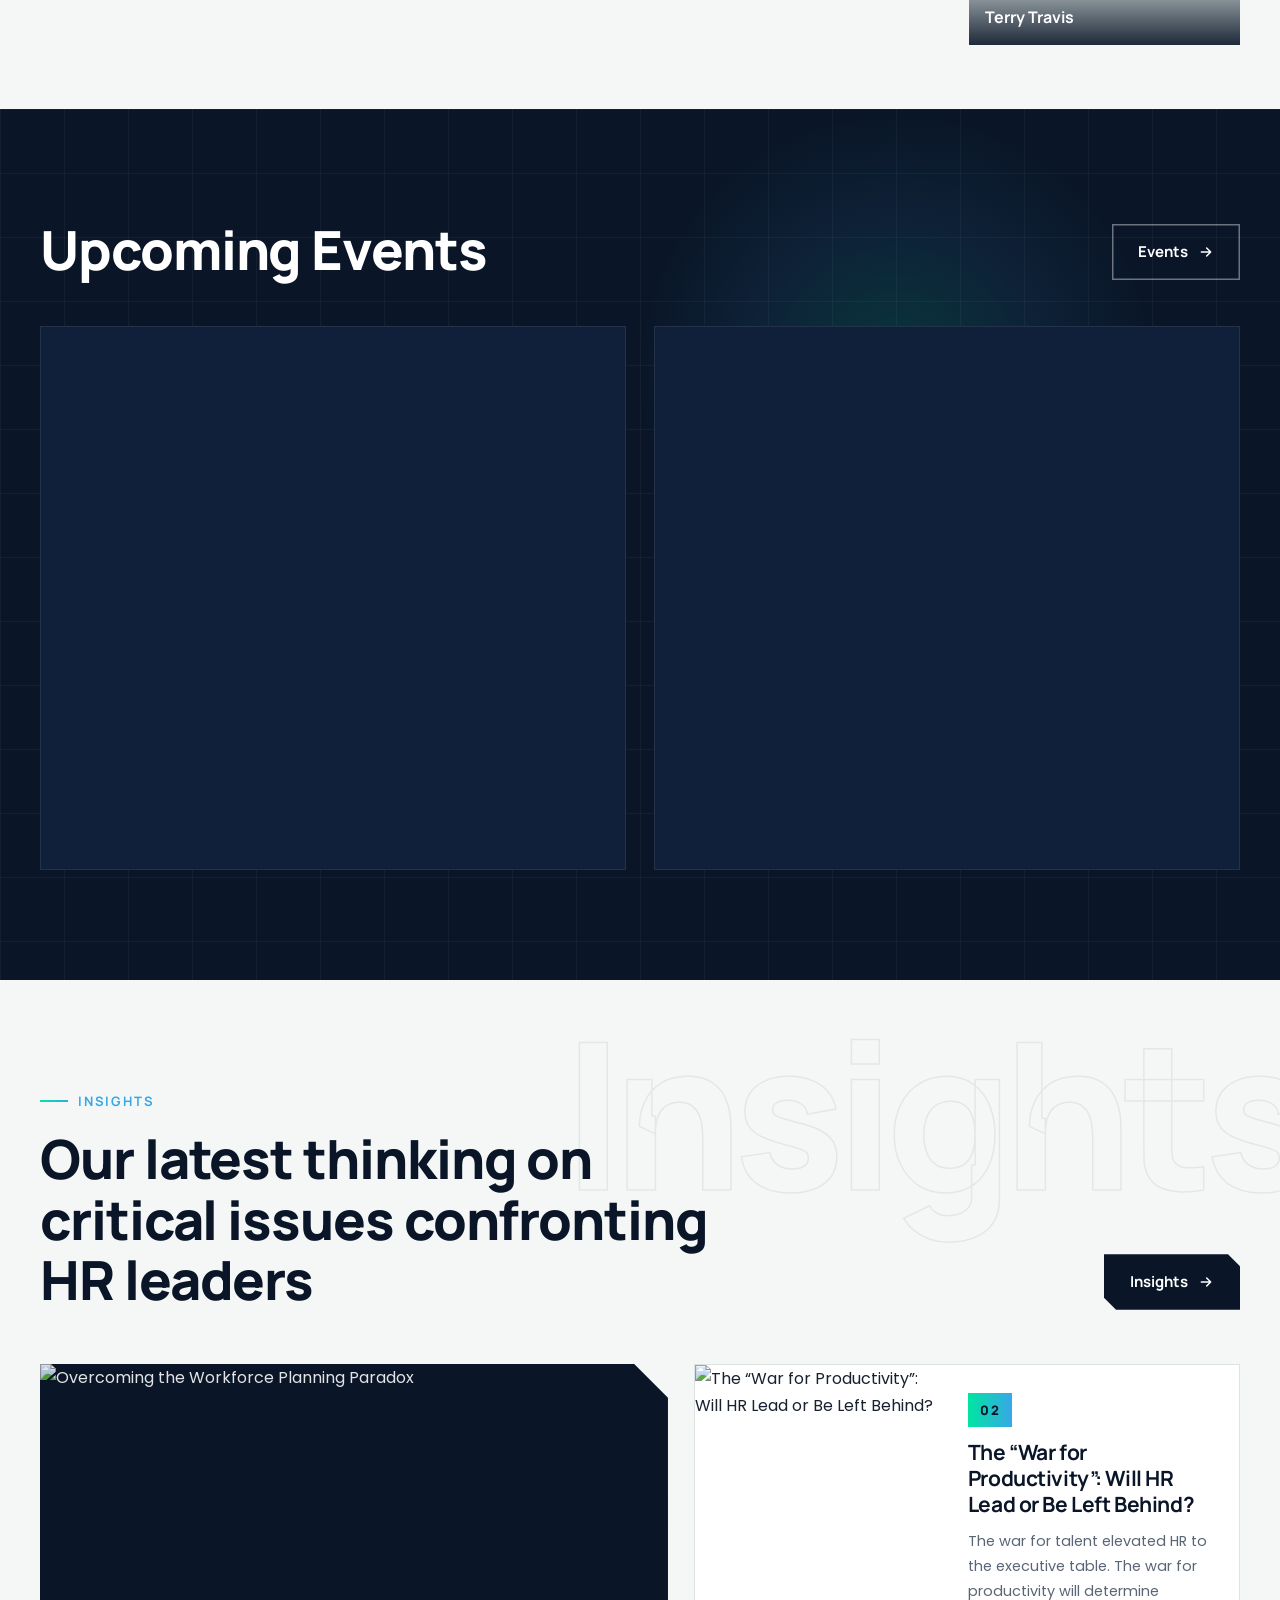
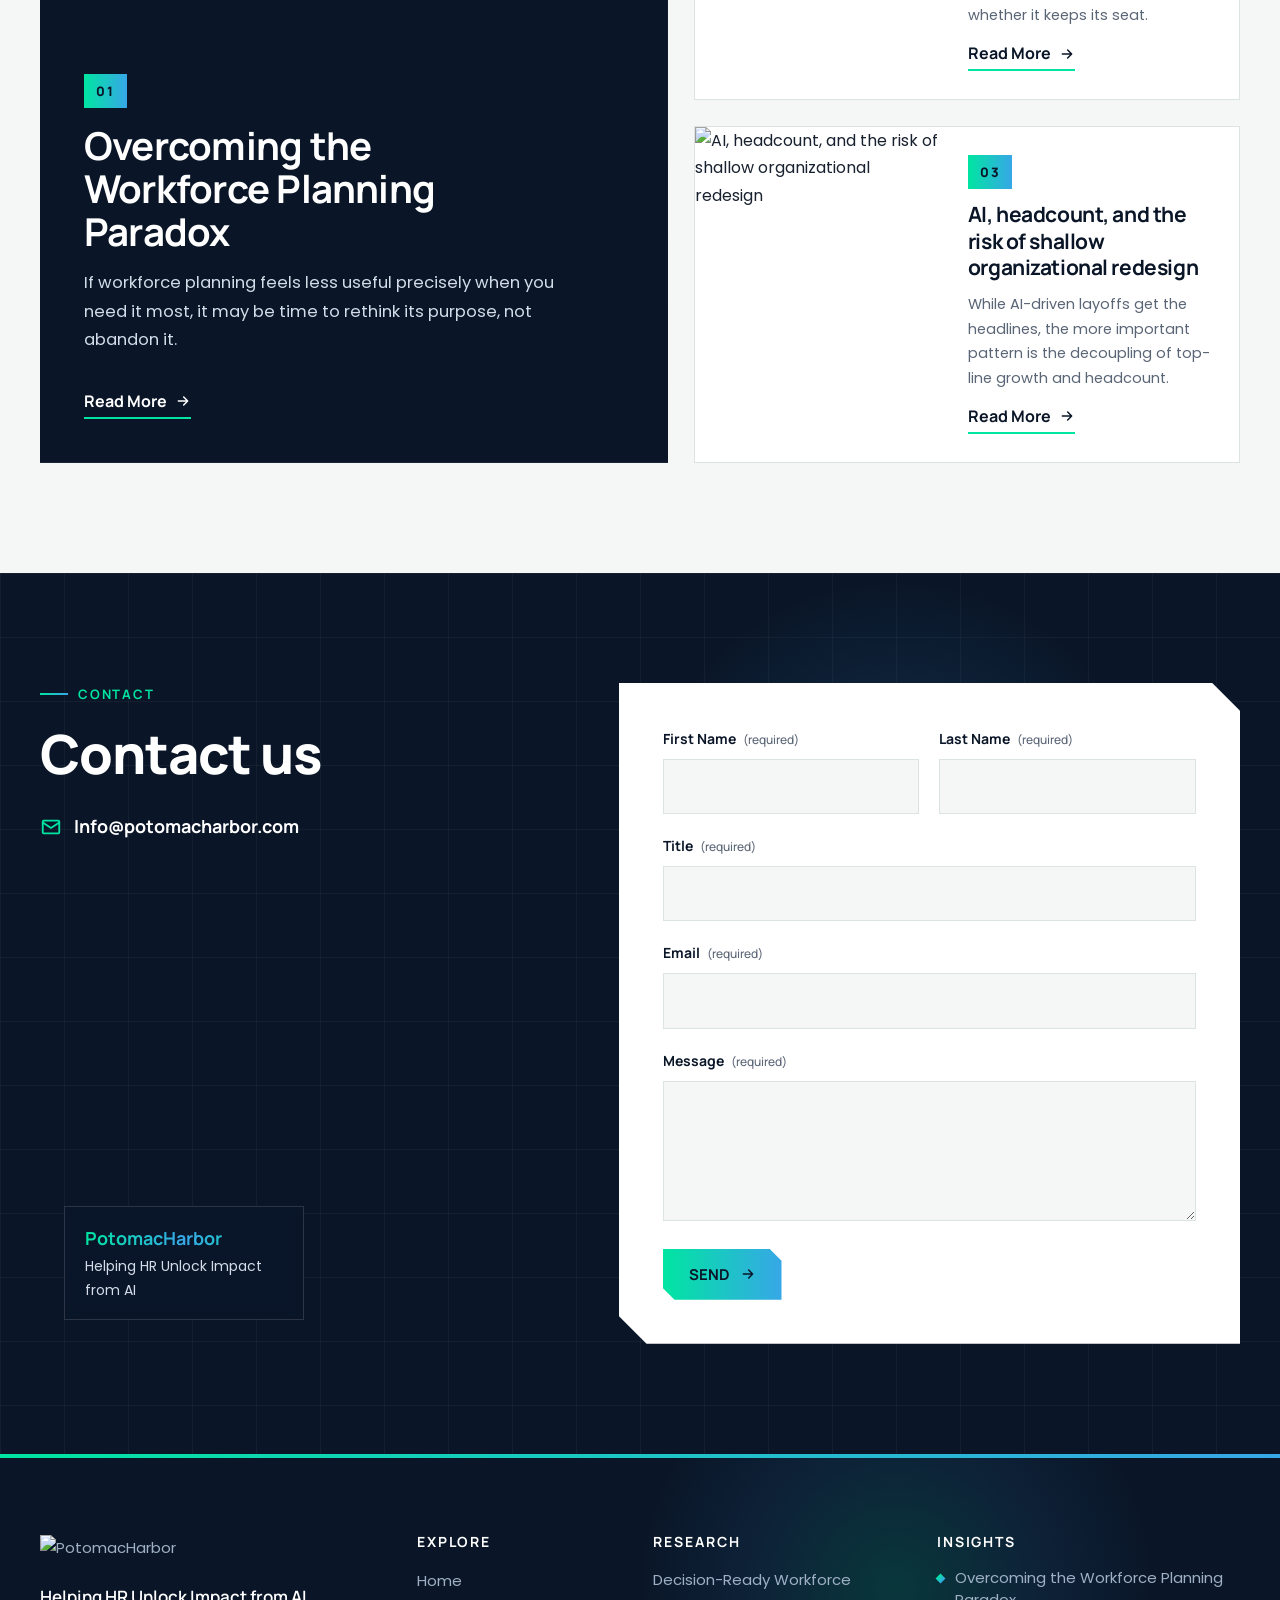
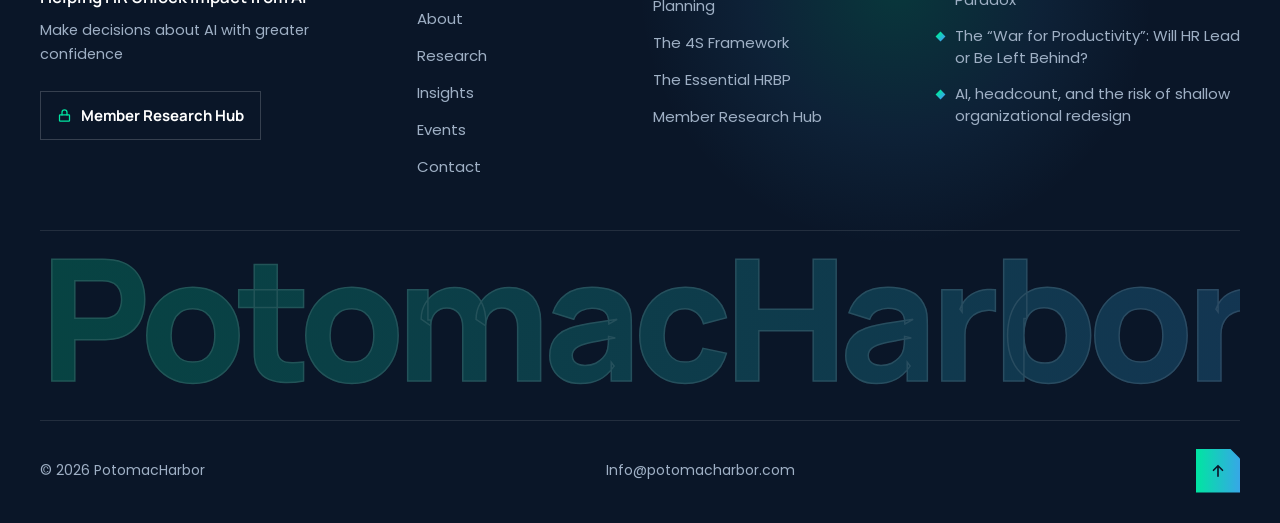
==== commit 9f70d842: "Home: use icon cards for the helping section Co-Authored-By: Claude Opus 5.5 <noreply@anthropic.com>" ====
--- a/index.html
+++ b/index.html
@@ -38,15 +38,28 @@
   <a href="#helping" class="hv-scroll anim-up" style="--d:1300ms" aria-label="Scroll down"><span></span></a>
 </section>
 
-<section class="pad">
-  <div class="wrap helping">
-    <div class="intro reveal">
-      <p>PotomacHarbor boosts the effectiveness of senior HR leaders and their teams by helping:</p>
-    </div>
-    <div class="pillars">
-      <div class="pillar reveal" style="--d:0ms"><span class="num grad-text">01</span><p>De-risk AI initiatives</p></div>
-      <div class="pillar reveal" style="--d:120ms"><span class="num grad-text">02</span><p>Improve standing with the Board and c-suite</p></div>
-      <div class="pillar reveal" style="--d:240ms"><span class="num grad-text">03</span><p>Build workforce plans that drive productivity, not-just cost savings</p></div>
+<section class="pad helping2" id="helping">
+  <div class="wrap">
+    <p class="h2-intro reveal">PotomacHarbor boosts the effectiveness of senior HR leaders and their teams by helping:</p>
+    <div class="help-cards">
+      <article class="help-card reveal" style="--d:0ms">
+        <span class="hc-num">01</span>
+        <span class="hc-icon"><svg viewBox="0 0 48 48" fill="none" stroke="currentColor" stroke-width="2.4" stroke-linecap="round" stroke-linejoin="round"><path d="M24 4 8 10v12c0 10 6.8 18.6 16 22 9.2-3.4 16-12 16-22V10L24 4Z"/><path d="m16.5 24 5.5 5.5 10-11"/></svg></span>
+        <h3>De-risk AI initiatives</h3>
+        <span class="hc-line"></span>
+      </article>
+      <article class="help-card reveal" style="--d:140ms">
+        <span class="hc-num">02</span>
+        <span class="hc-icon"><svg viewBox="0 0 48 48" fill="none" stroke="currentColor" stroke-width="2.4" stroke-linecap="round" stroke-linejoin="round"><rect x="6" y="30" width="8" height="12"/><rect x="20" y="22" width="8" height="20"/><rect x="34" y="12" width="8" height="30"/><path d="M6 20 18 11l8 5L40 5"/><path d="M33 5h7v7"/></svg></span>
+        <h3>Improve standing with the Board and c-suite</h3>
+        <span class="hc-line"></span>
+      </article>
+      <article class="help-card reveal" style="--d:280ms">
+        <span class="hc-num">03</span>
+        <span class="hc-icon"><svg viewBox="0 0 48 48" fill="none" stroke="currentColor" stroke-width="2.4" stroke-linecap="round" stroke-linejoin="round"><circle cx="16" cy="14" r="5"/><circle cx="32" cy="14" r="5"/><path d="M6 32c0-5.5 4.5-9 10-9s10 3.5 10 9"/><path d="M22 32c0-5.5 4.5-9 10-9s10 3.5 10 9"/><path d="M10 42h28"/><path d="m33 38 5 4-5 4"/></svg></span>
+        <h3>Build workforce plans that drive productivity, not-just cost savings</h3>
+        <span class="hc-line"></span>
+      </article>
     </div>
   </div>
 </section>
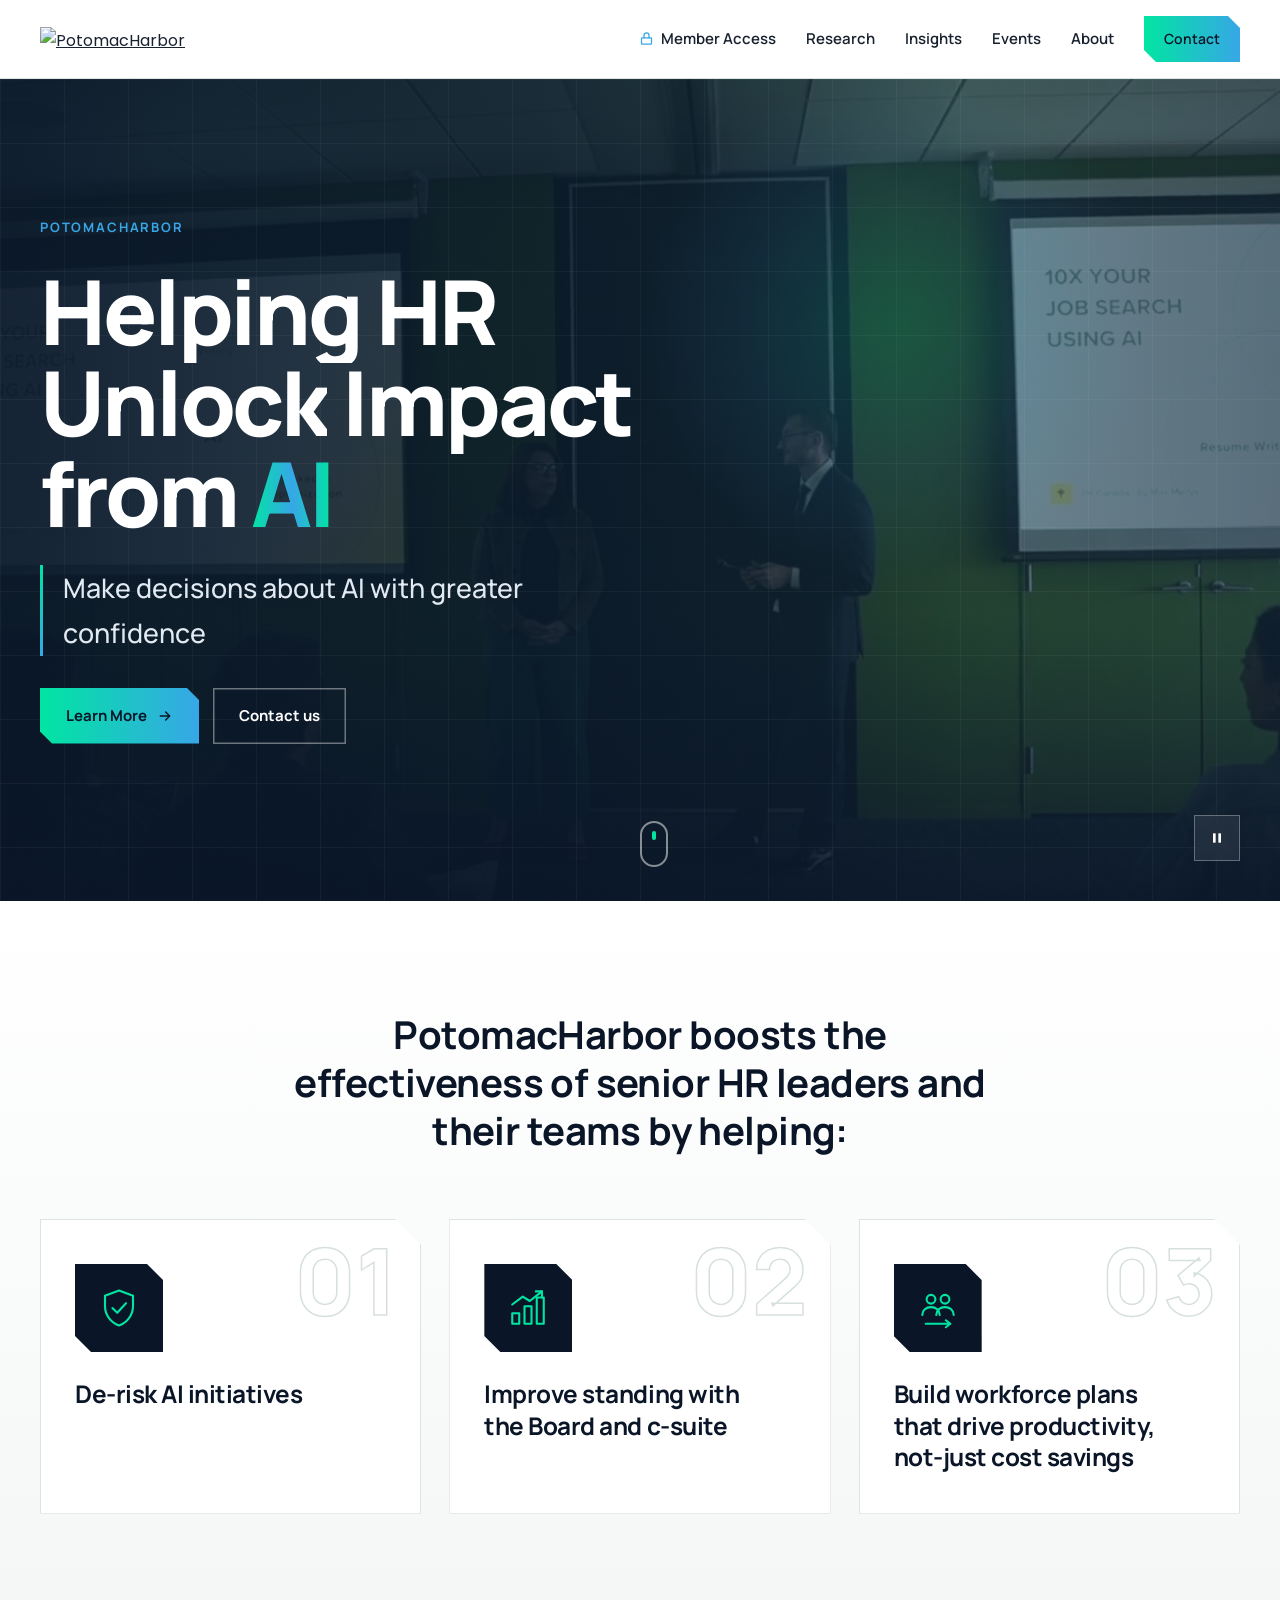
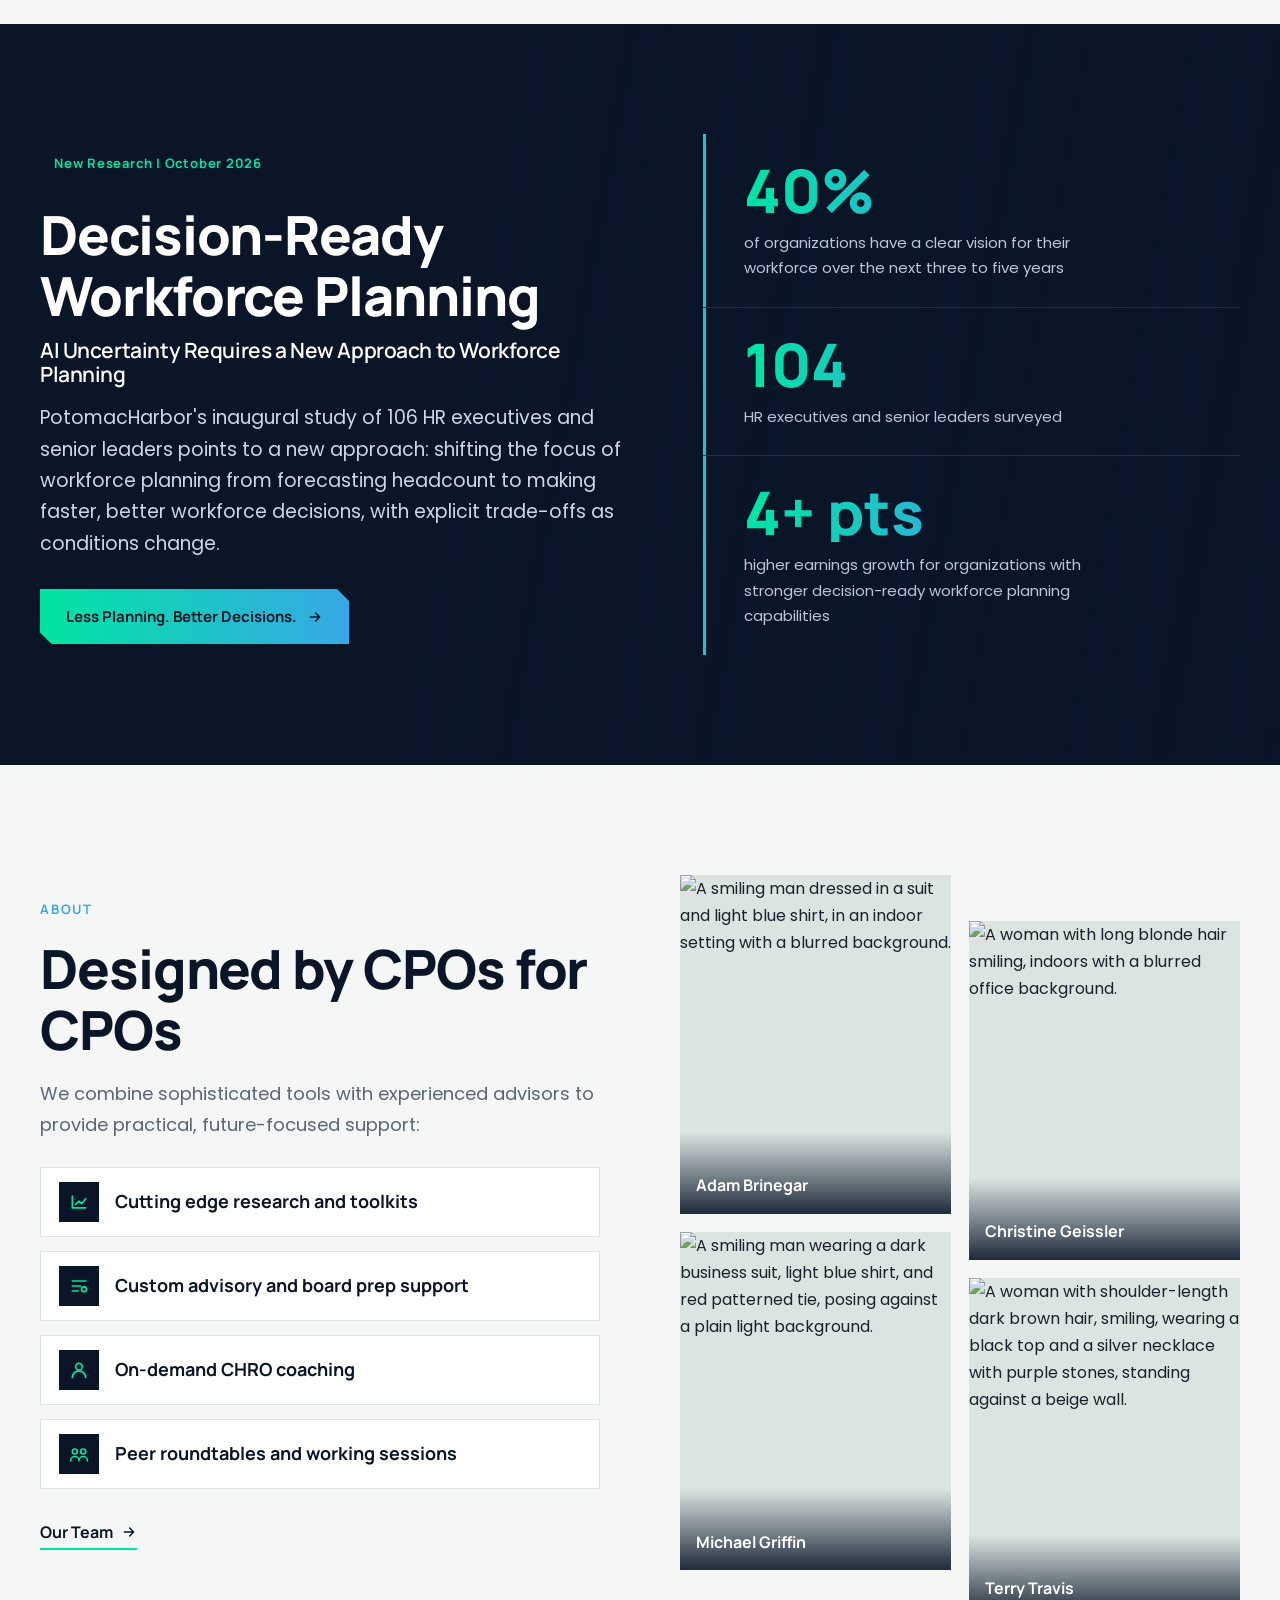
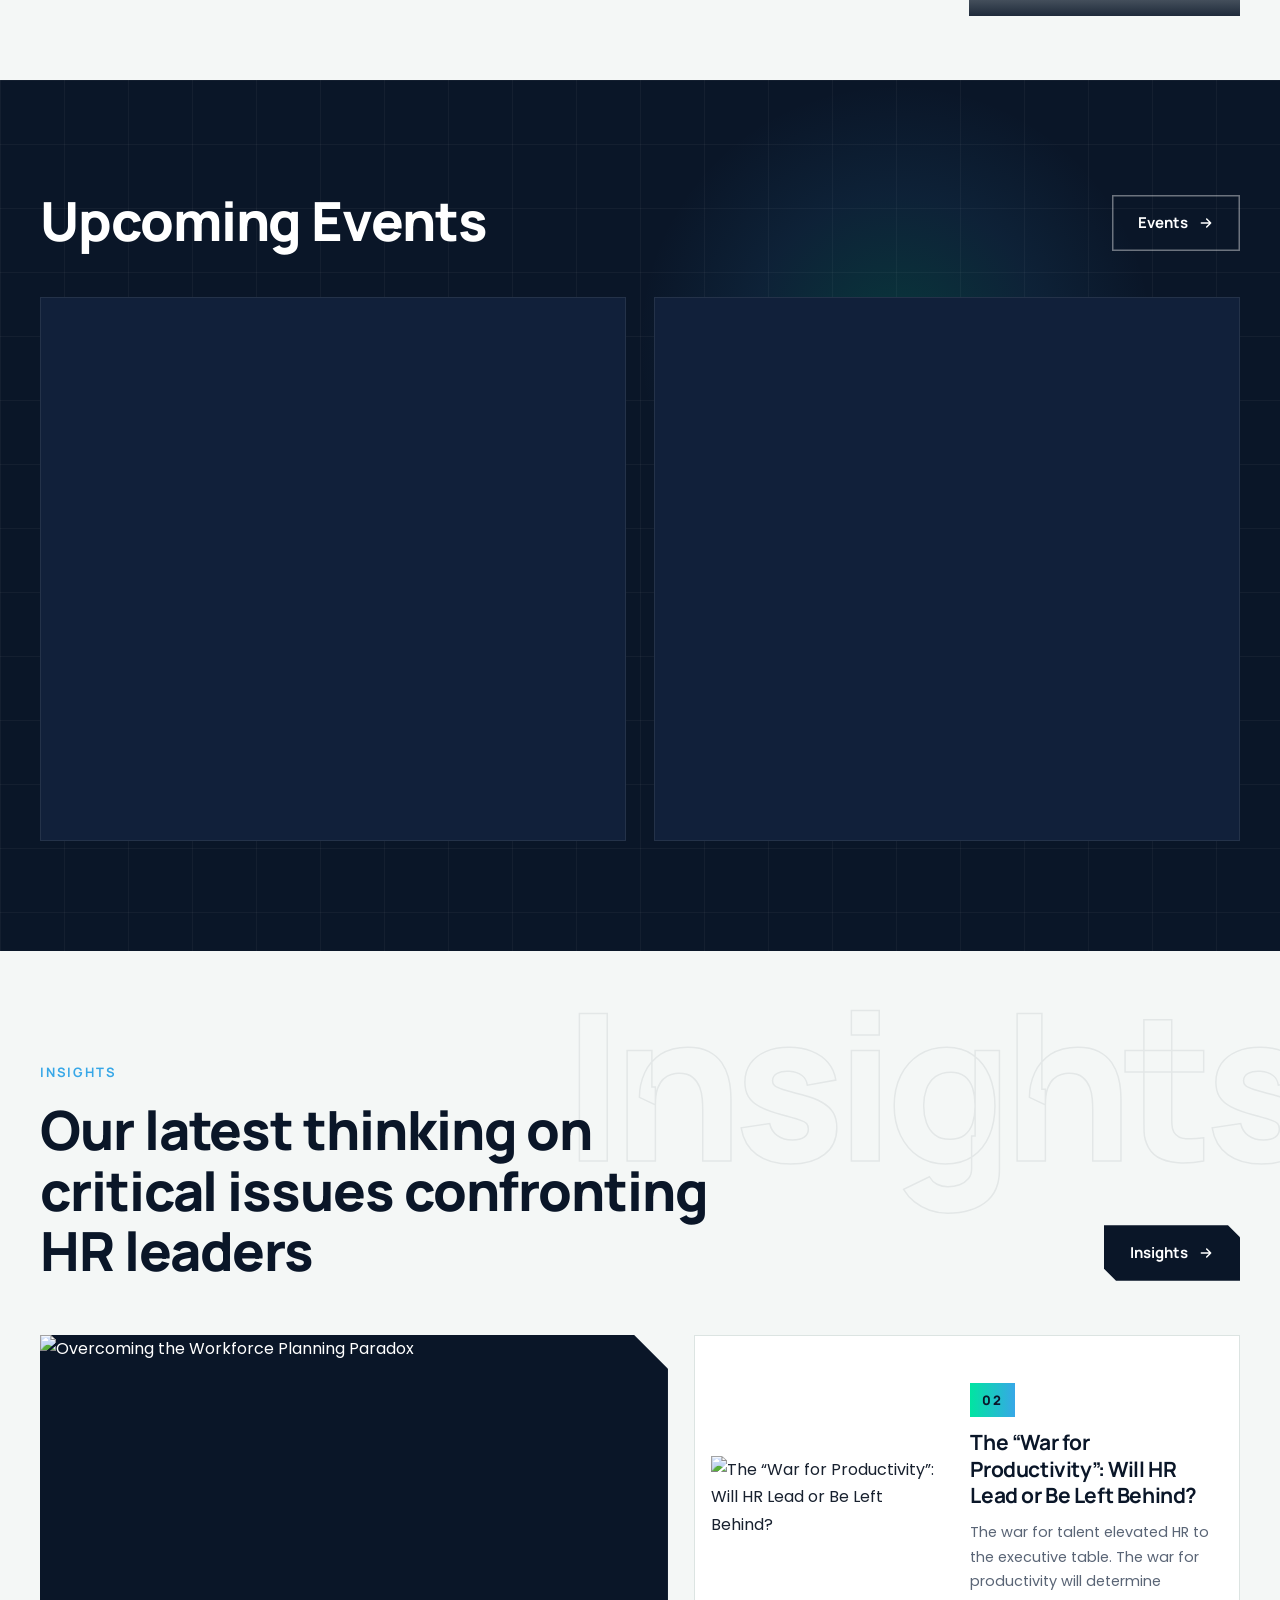
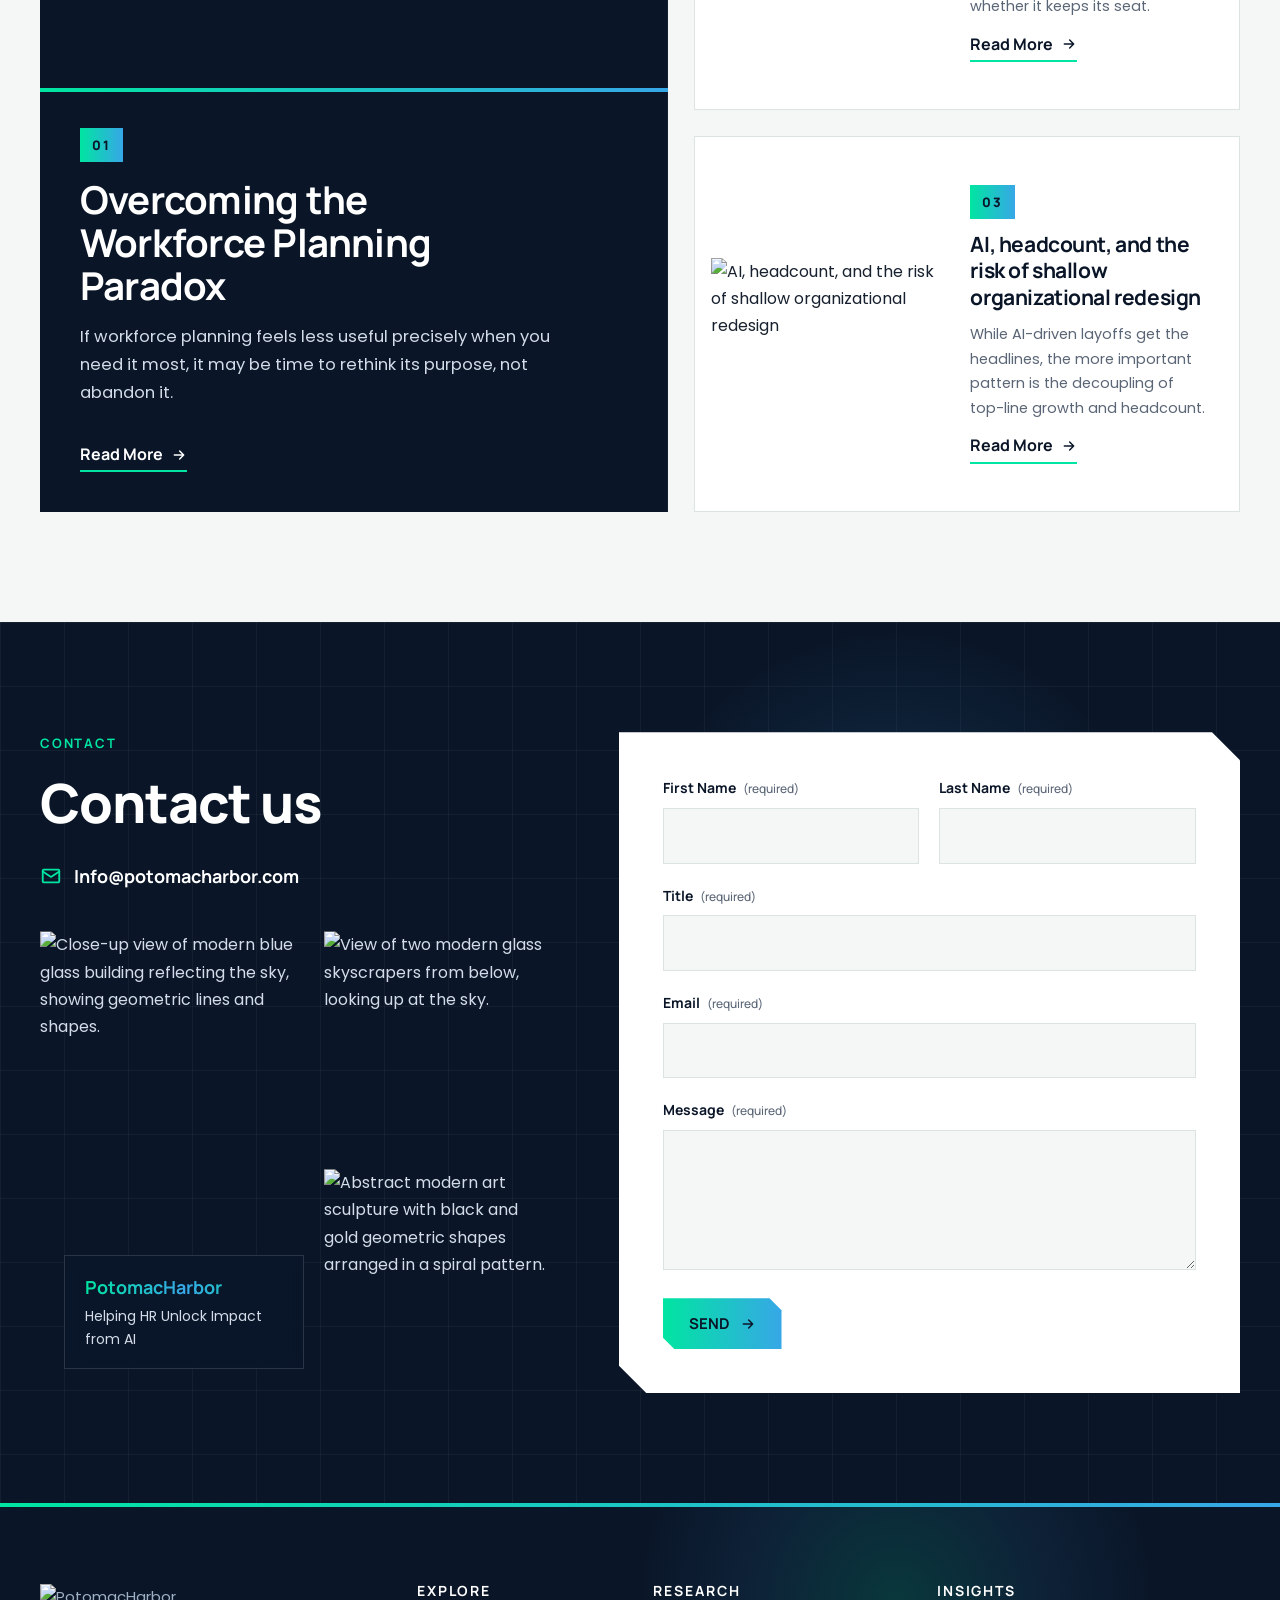
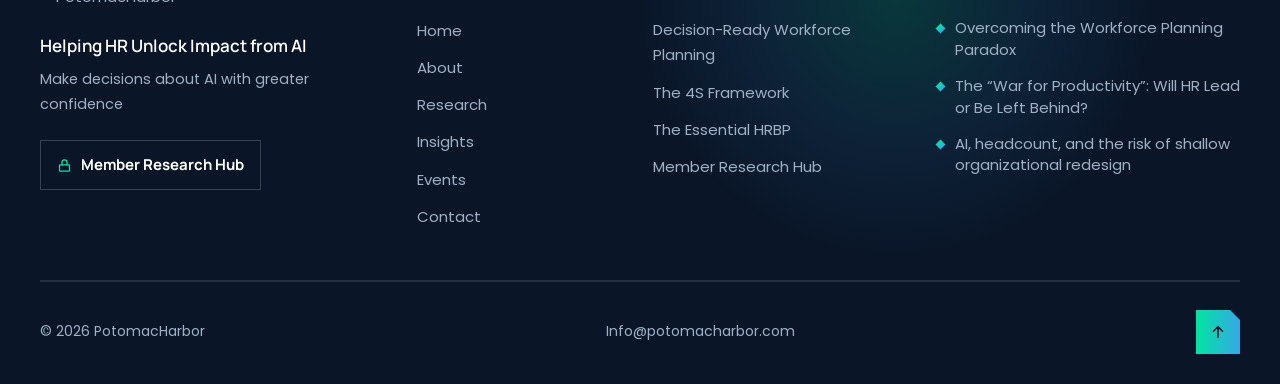
==== commit 140869de: "Remove large wordmark from footer Co-Authored-By: Claude Opus 5.5 <noreply@anthropic.com> Claude-Ses" ====
--- a/index.html
+++ b/index.html
@@ -237,7 +237,6 @@
         </ul>
       </div>
     </div>
-    <div class="foot-word" aria-hidden="true">PotomacHarbor</div>
     <div class="foot-bottom">
       <span>&copy; <span id="yr"></span> PotomacHarbor</span>
       <a href="mailto:Info@potomacharbor.com">Info@potomacharbor.com</a>
--- a/style.css
+++ b/style.css
@@ -664,7 +664,7 @@
 .foot-posts{gap:14px!important}
 .foot-posts li{padding-left:18px;position:relative;line-height:1.45}
 .foot-posts li::before{content:"";position:absolute;left:0;top:8px;width:7px;height:7px;background:var(--grad);transform:rotate(45deg)}
-.foot-word{font-family:var(--head);font-weight:800;font-size:clamp(56px,13.2vw,190px);line-height:.9;letter-spacing:-.05em;text-align:center;color:transparent;-webkit-text-stroke:1.5px rgba(255,255,255,.1);background:linear-gradient(90deg,rgba(0,229,161,.22),rgba(55,167,231,.22));-webkit-background-clip:text;background-clip:text;padding:10px 0 26px;user-select:none;white-space:nowrap;overflow:hidden}
+.foot-word{font-family:var(--head);font-weight:800;font-size:clamp(48px,11.6vw,164px);line-height:.95;letter-spacing:-.05em;text-align:center;color:transparent;-webkit-text-stroke:1.5px rgba(255,255,255,.1);background:linear-gradient(90deg,rgba(0,229,161,.22),rgba(55,167,231,.22));-webkit-background-clip:text;background-clip:text;padding:10px 0 26px;user-select:none;white-space:nowrap;overflow:hidden}
 .foot-bottom{align-items:center;border-top:1px solid rgba(255,255,255,.1)}
 .foot-bottom a{text-decoration:none}
 .foot-bottom a:hover{color:var(--mint)}
@@ -674,3 +674,23 @@
 @media (max-width:1080px){.foot-top{grid-template-columns:1fr 1fr}}
 @media (max-width:900px){.foot-cta{grid-template-columns:1fr;padding:56px 0}}
 @media (max-width:640px){.foot-top{grid-template-columns:1fr}.foot-bottom{justify-content:center;text-align:center}}
+
+/* Featured insight: image on top, text below (the graphics carry their own titles) */
+.ins-feature{display:flex;flex-direction:column;align-items:stretch;min-height:0;background:var(--ink)}
+.ins-feature img{position:relative;inset:auto;height:auto;aspect-ratio:16/9;flex:0 0 auto}
+.ins-feature::after{display:none}
+.ins-feature-body{padding:36px 40px 40px;flex:1;border-top:4px solid;border-image:var(--grad) 1}
+.ins-feature:hover img{transform:scale(1.03)}
+.ins-feature{overflow:hidden}
+/* Side insight cards: show the full graphic (it contains its own title) */
+.ins-mini{grid-template-columns:46% 1fr;align-items:center;padding:16px;gap:6px}
+.ins-mini-img{min-height:0;aspect-ratio:16/9}
+.ins-mini-body{padding:12px 12px 12px 18px}
+@media (max-width:640px){.ins-mini{grid-template-columns:1fr}.ins-mini-img{min-height:0}}
+/* Remove dash-like decorative lines */
+.eyebrow::before{display:none}
+.eyebrow{gap:0}
+.help-cards::before{display:none}
+.hc-line{display:none}
+.approach::before{display:none}
+.approach{grid-template-columns:1fr}
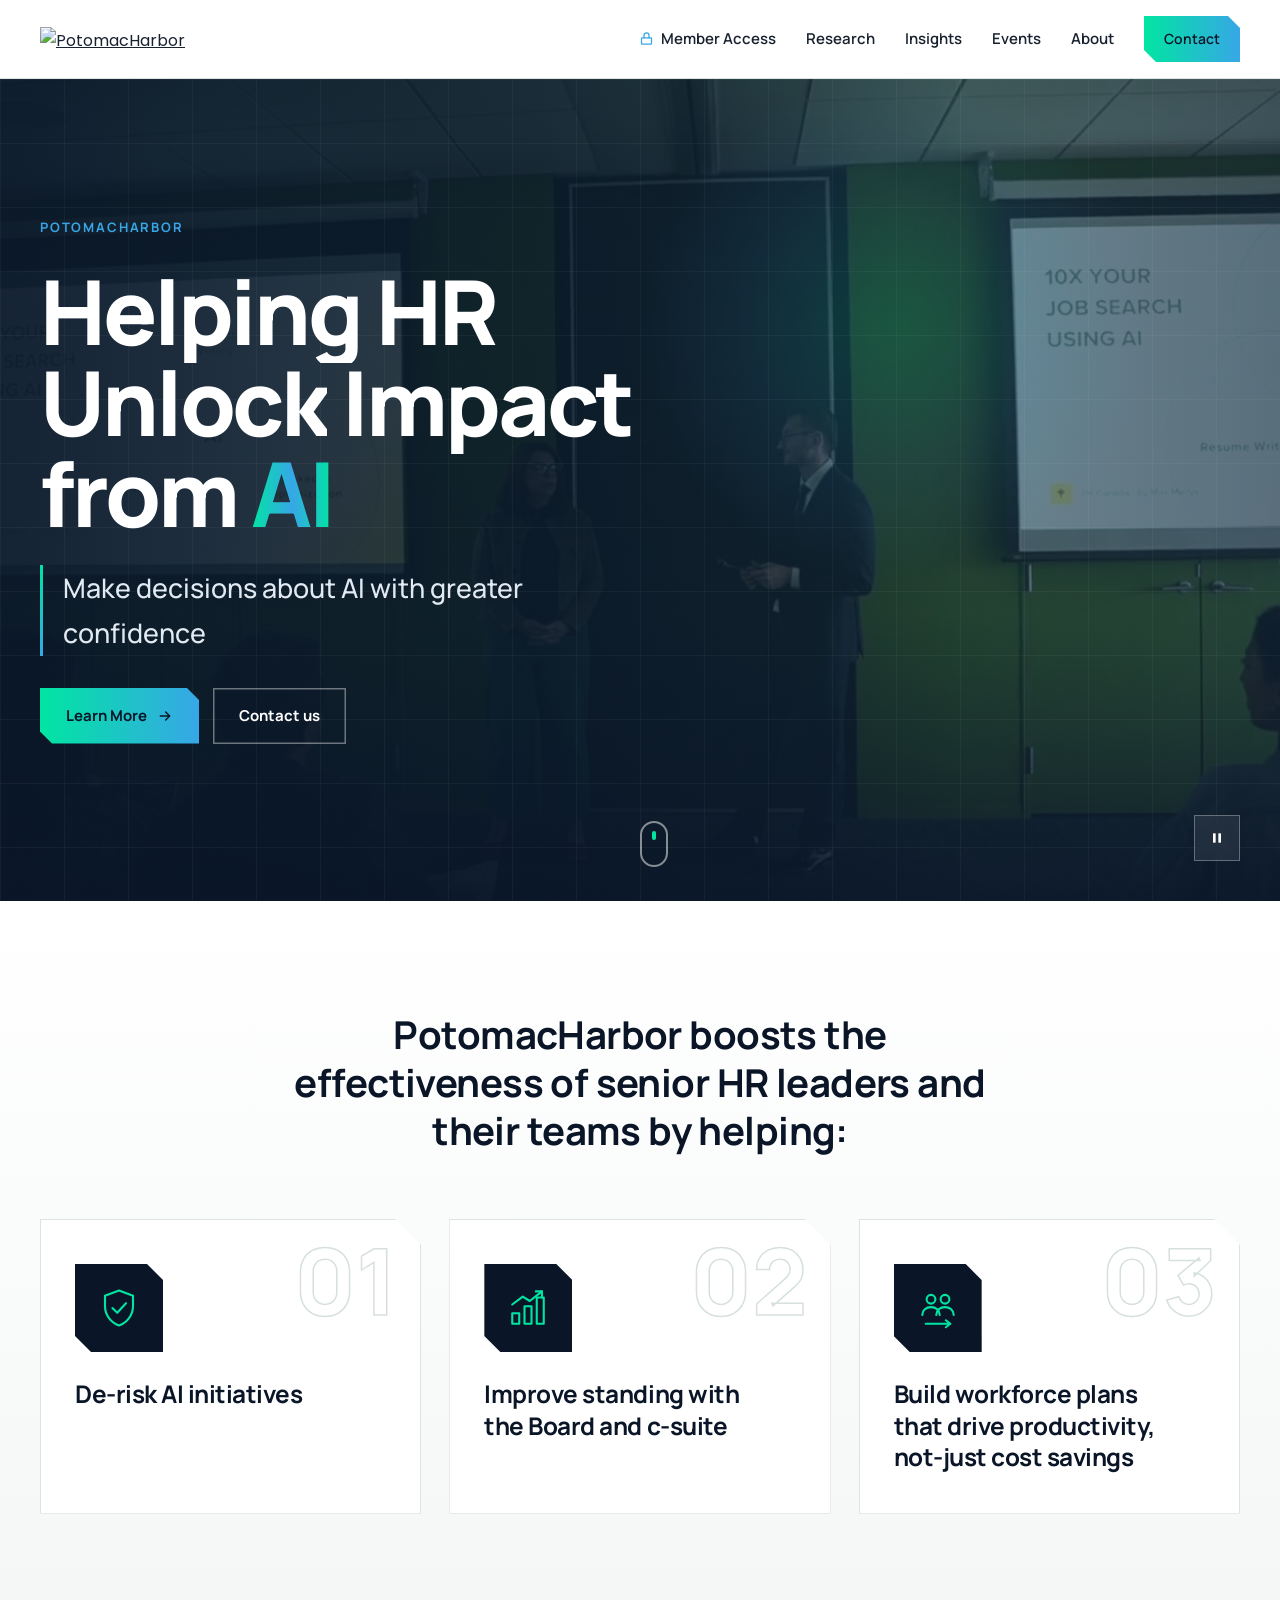
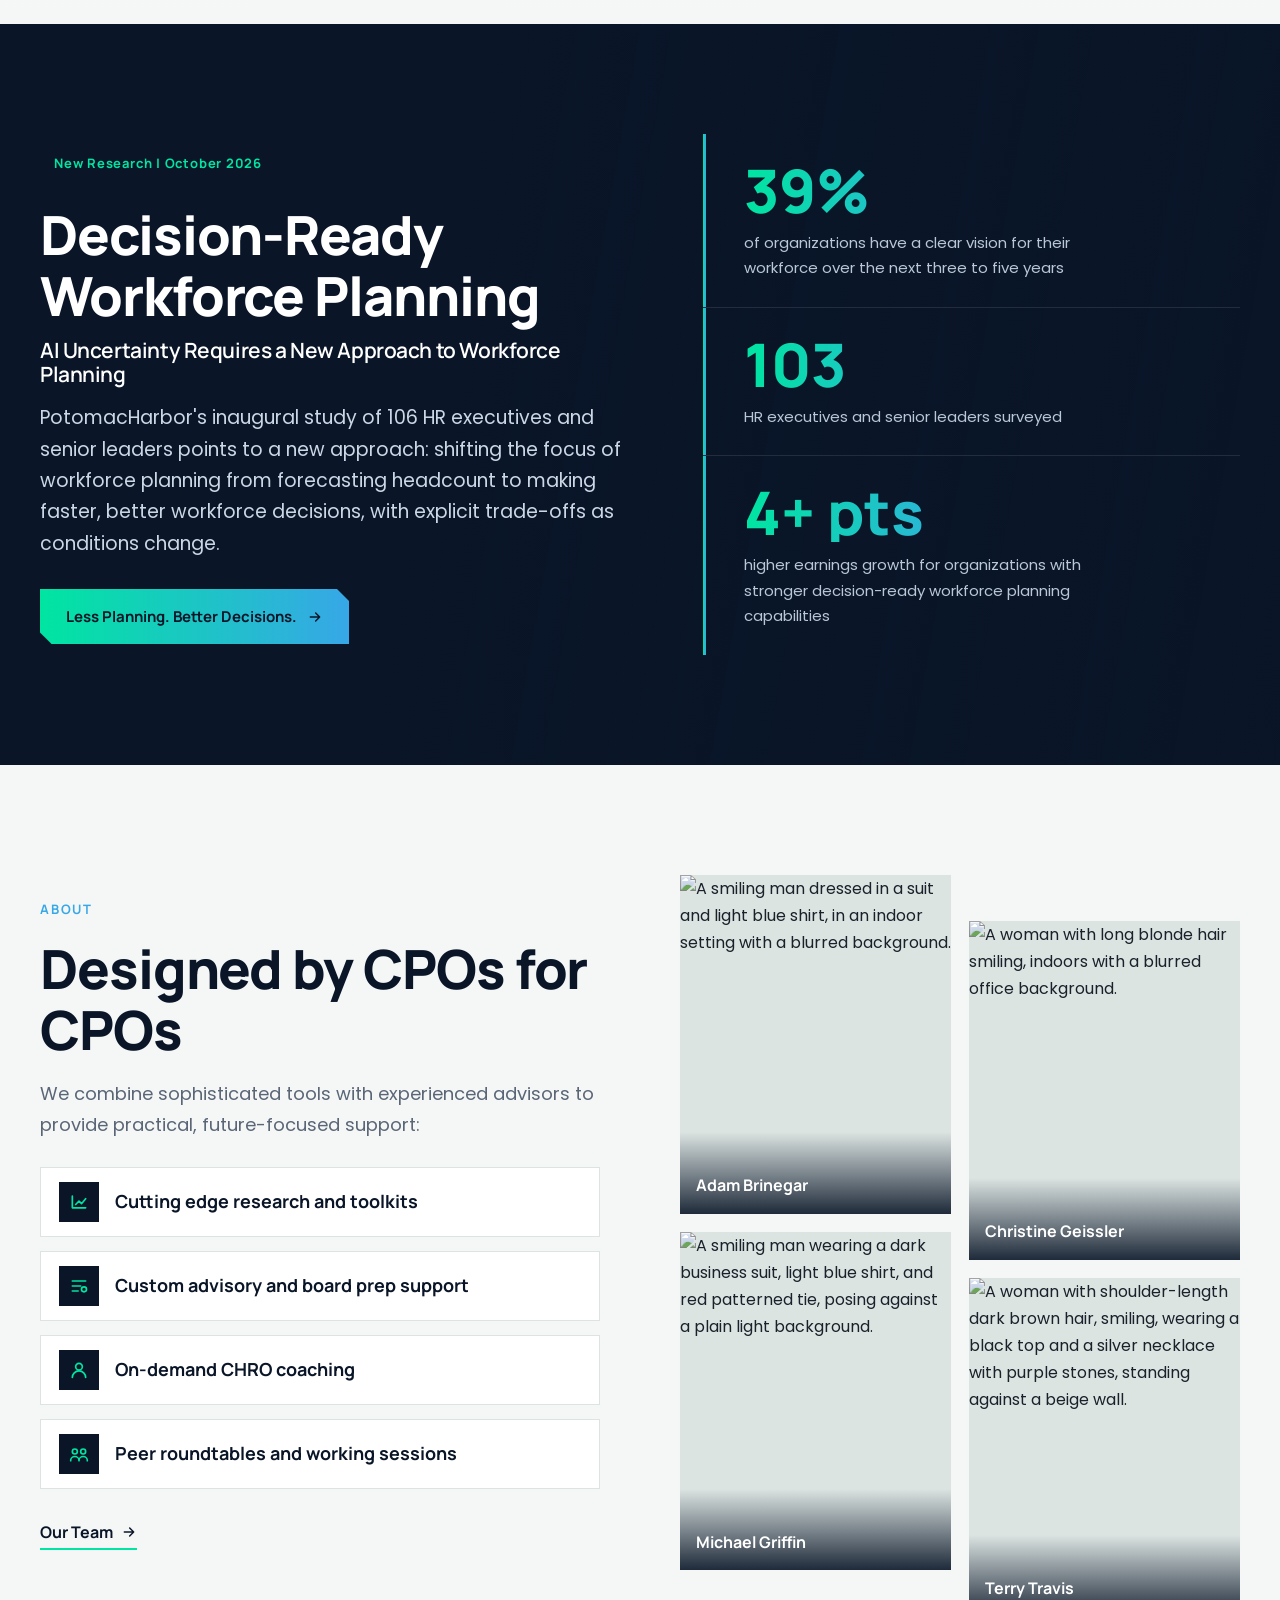
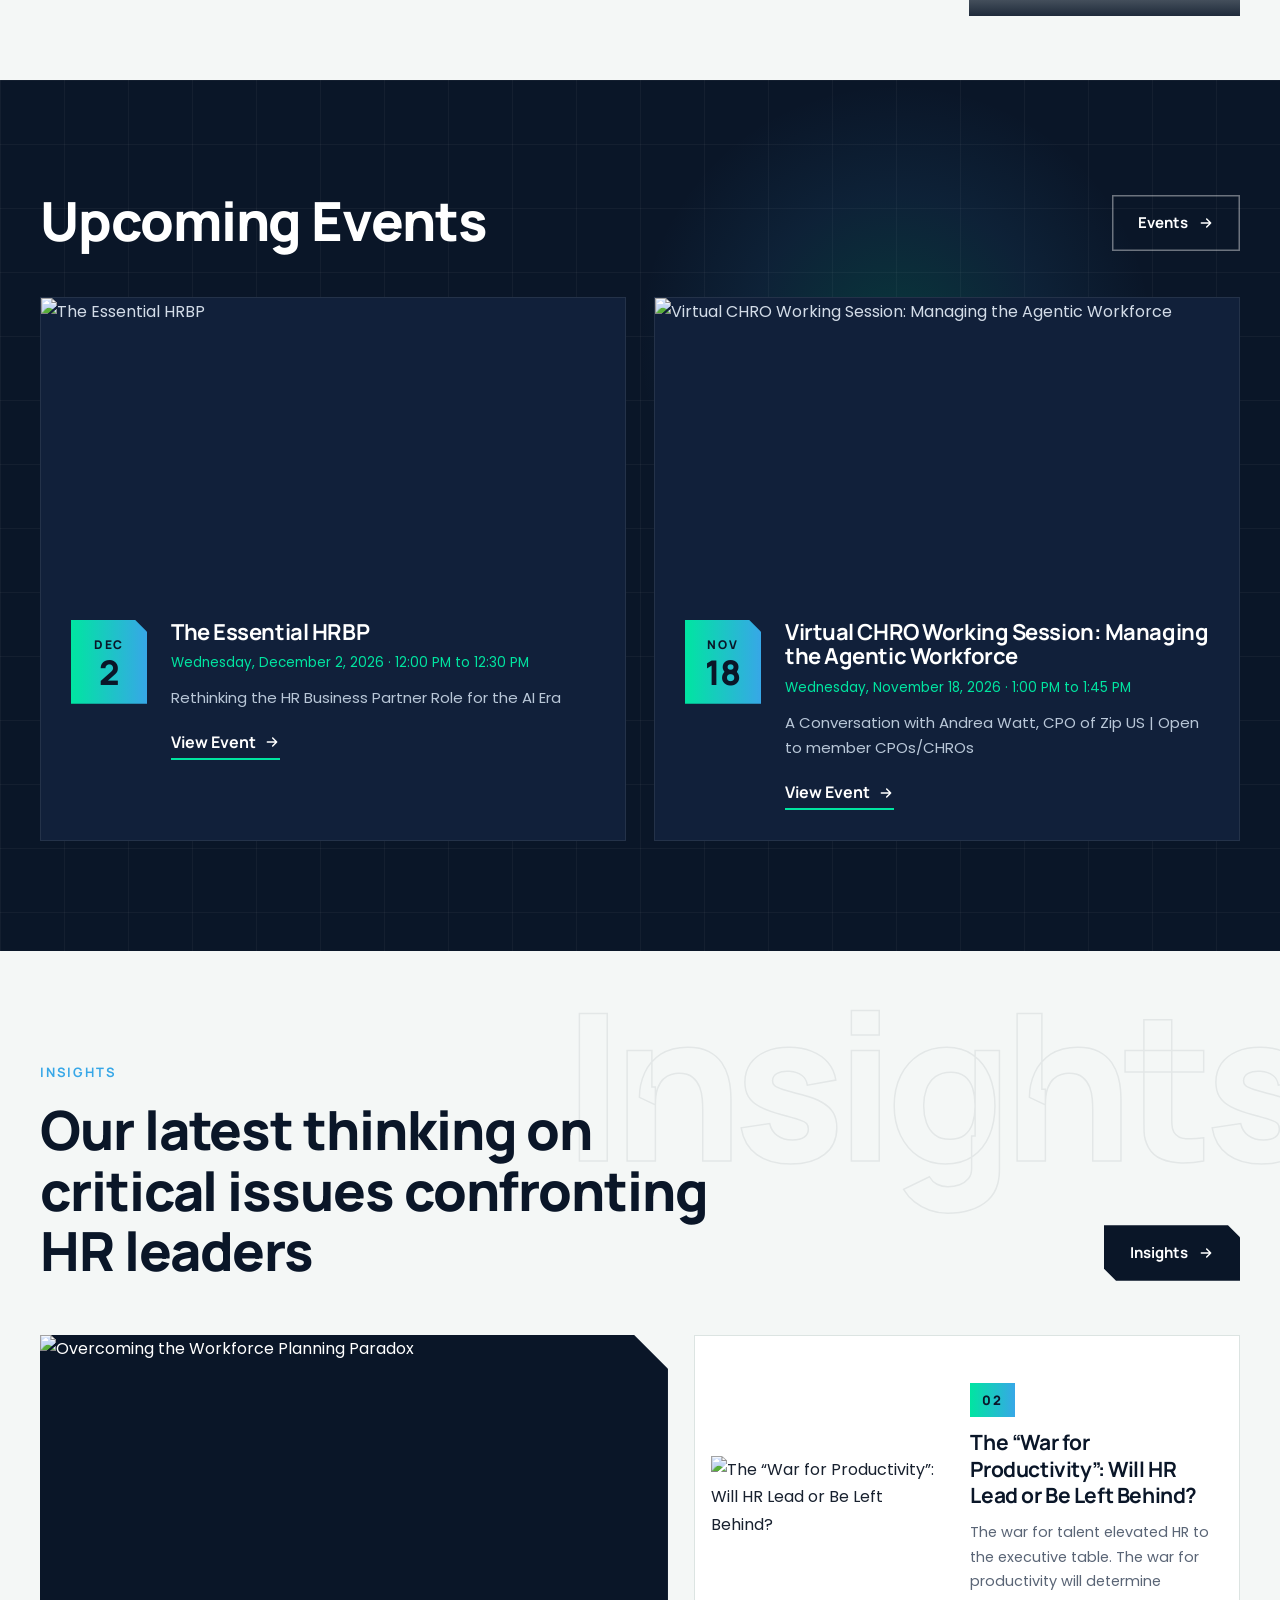
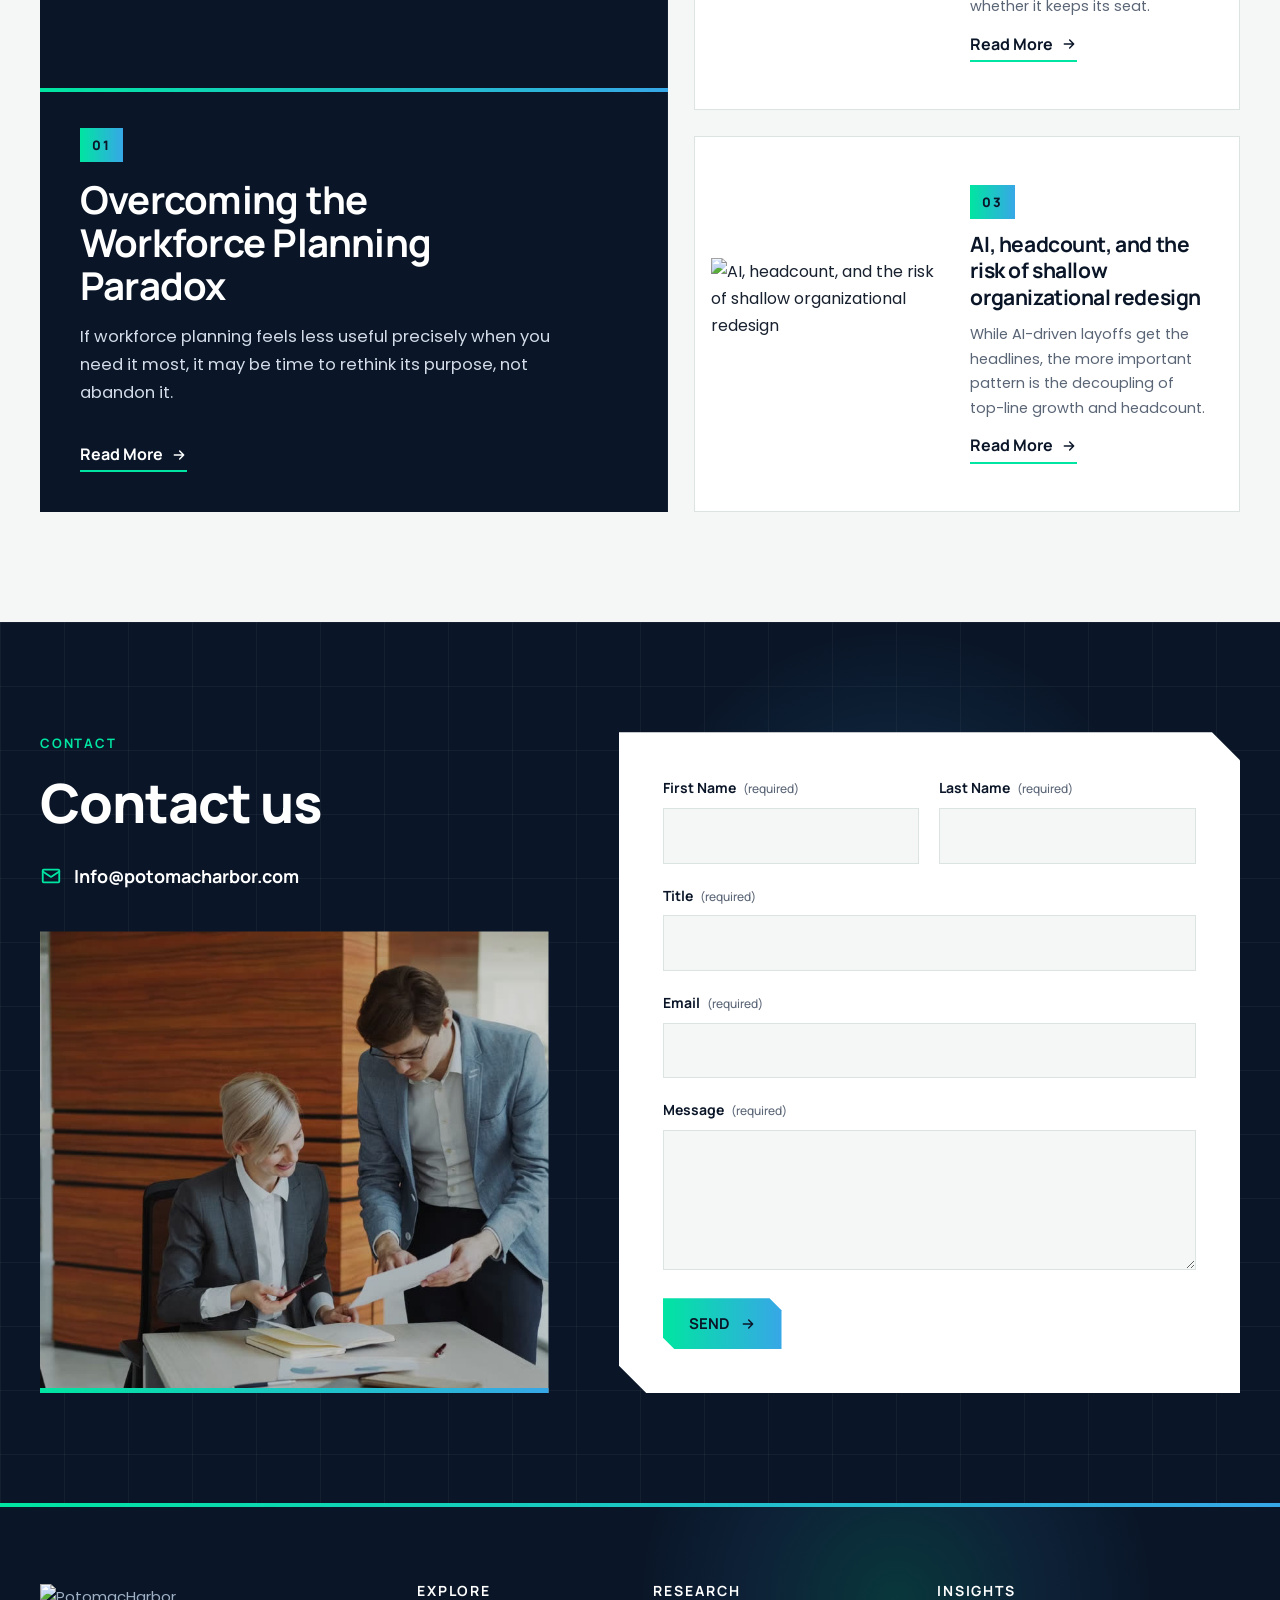
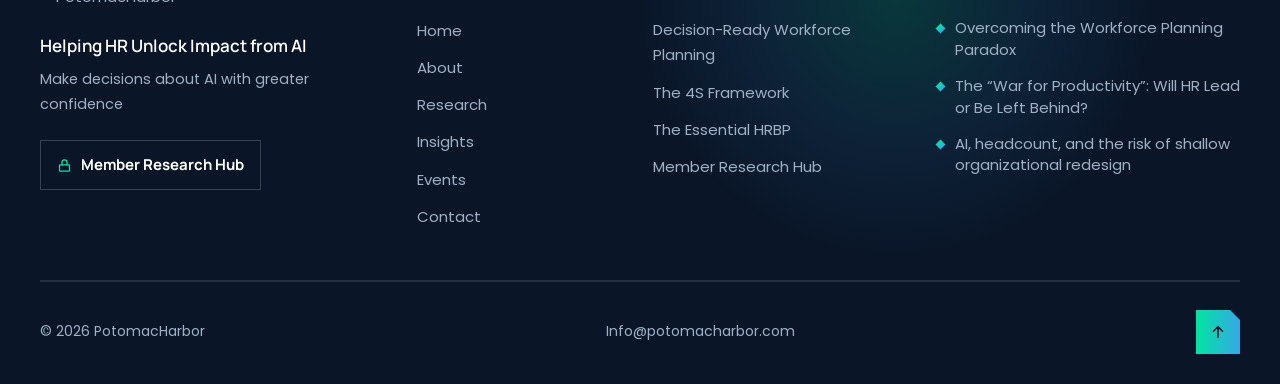
==== commit 29b81ca1: "Use new team photo in home and contact page contact sections Co-Authored-By: Claude Opus 5.5 <norepl" ====
--- a/index.html
+++ b/index.html
@@ -167,12 +167,7 @@
       <span class="eyebrow">Contact</span>
       <h2 class="h-lg" style="margin-top:18px">Contact us</h2>
       <a class="mail" href="mailto:Info@potomacharbor.com"><svg viewBox="0 0 24 24" fill="none" stroke="currentColor" stroke-width="2" stroke-linecap="round" stroke-linejoin="round"><rect x="3" y="5" width="18" height="14" rx="1"/><path d="m3 7 9 6 9-6"/></svg>Info@potomacharbor.com</a>
-      <div class="contact-collage">
-        <div class="cc-a img-wipe"><img src="https://images.squarespace-cdn.com/content/v1/69d68f6693a7e61e9a5b25c9/1776203259832-EFPD4QCX9A6XANRIGKE8/unsplash-image-DR3O0MICFYA.jpg?format=1200w" alt="Close-up view of modern blue glass building reflecting the sky, showing geometric lines and shapes." loading="lazy"></div>
-        <div class="cc-b img-wipe"><img src="https://images.squarespace-cdn.com/content/v1/69d68f6693a7e61e9a5b25c9/1776352783712-6GWHR30HPLINB7DQY7Z5/unsplash-image-FO2zwDMQzUM.jpg?format=1000w" alt="View of two modern glass skyscrapers from below, looking up at the sky." loading="lazy"></div>
-        <div class="cc-c img-wipe"><img src="https://images.squarespace-cdn.com/content/v1/69d68f6693a7e61e9a5b25c9/1776279135302-RZBB6YU6SC5BXATKPD1X/unsplash-image-e1wycgI4c9g.jpg?format=1000w" alt="Abstract modern art sculpture with black and gold geometric shapes arranged in a spiral pattern." loading="lazy"></div>
-        <span class="cc-badge"><b class="grad-text">PotomacHarbor</b>Helping HR Unlock Impact from AI</span>
-      </div>
+      <div class="contact-photo img-wipe"><img src="assets/contact-team.jpg" alt="Two colleagues in an office reviewing a document together at a desk."></div>
     </div>
     <div class="reveal" style="--d:150ms"><form class="form" novalidate>
   <div><label for="f-first">First Name <small>(required)</small></label><input id="f-first" name="first" required></div>
--- a/style.css
+++ b/style.css
@@ -694,3 +694,11 @@
 .hc-line{display:none}
 .approach::before{display:none}
 .approach{grid-template-columns:1fr}
+/* Contact photo (home + contact page) */
+.contact-photo{position:relative;flex:1;min-height:360px;margin-top:40px;overflow:hidden;clip-path:polygon(0 0,calc(100% - 34px) 0,100% 34px,100% 100%,0 100%)}
+.contact-photo.img-wipe:not(.in){clip-path:inset(0 100% 0 0)}
+.contact-photo img{position:absolute;inset:0;width:100%;height:100%;object-fit:cover;object-position:62% center;transition:transform 1.2s}
+.contact-photo:hover img{transform:scale(1.05)}
+.contact-photo::after{content:"";position:absolute;left:0;right:0;bottom:0;height:5px;background:var(--grad)}
+.cp-page{flex:0 0 auto;height:340px;margin-top:20px}
+@media (max-width:900px){.contact-photo{min-height:280px}.cp-page{height:260px}}
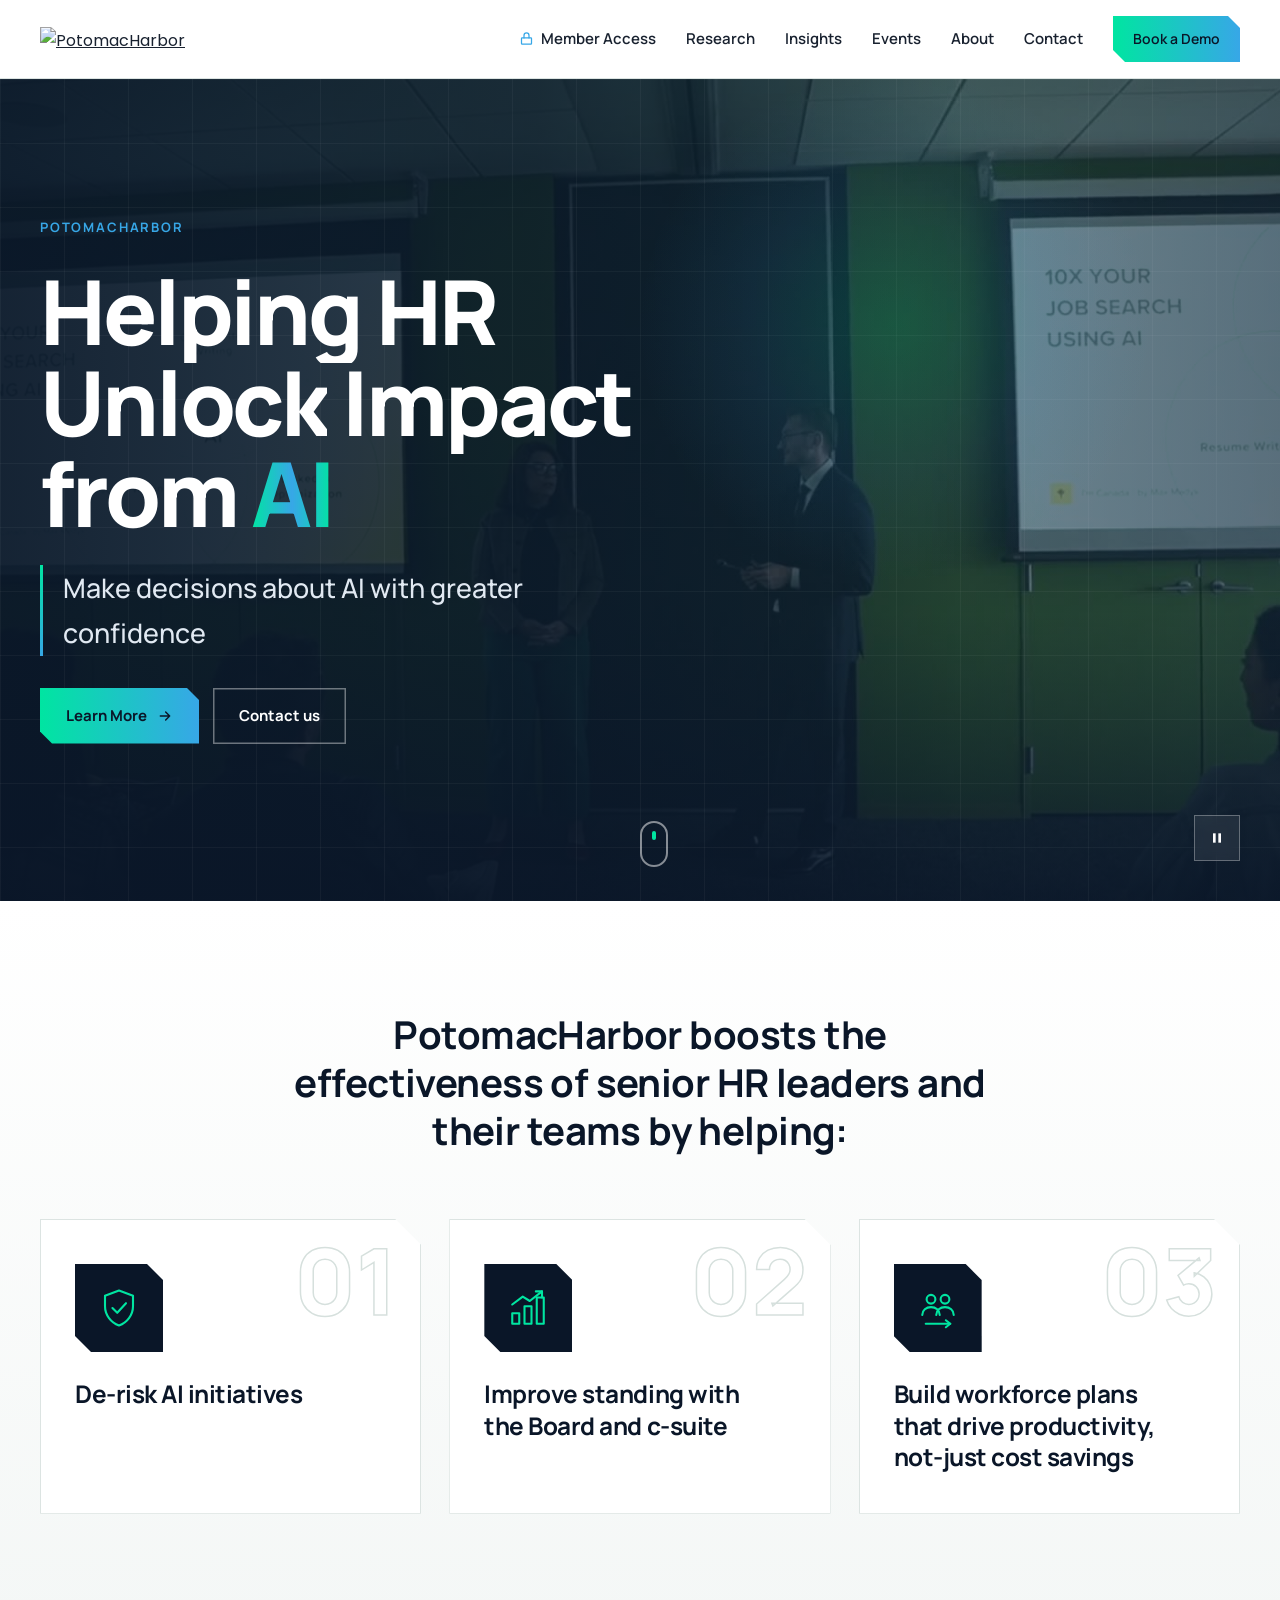
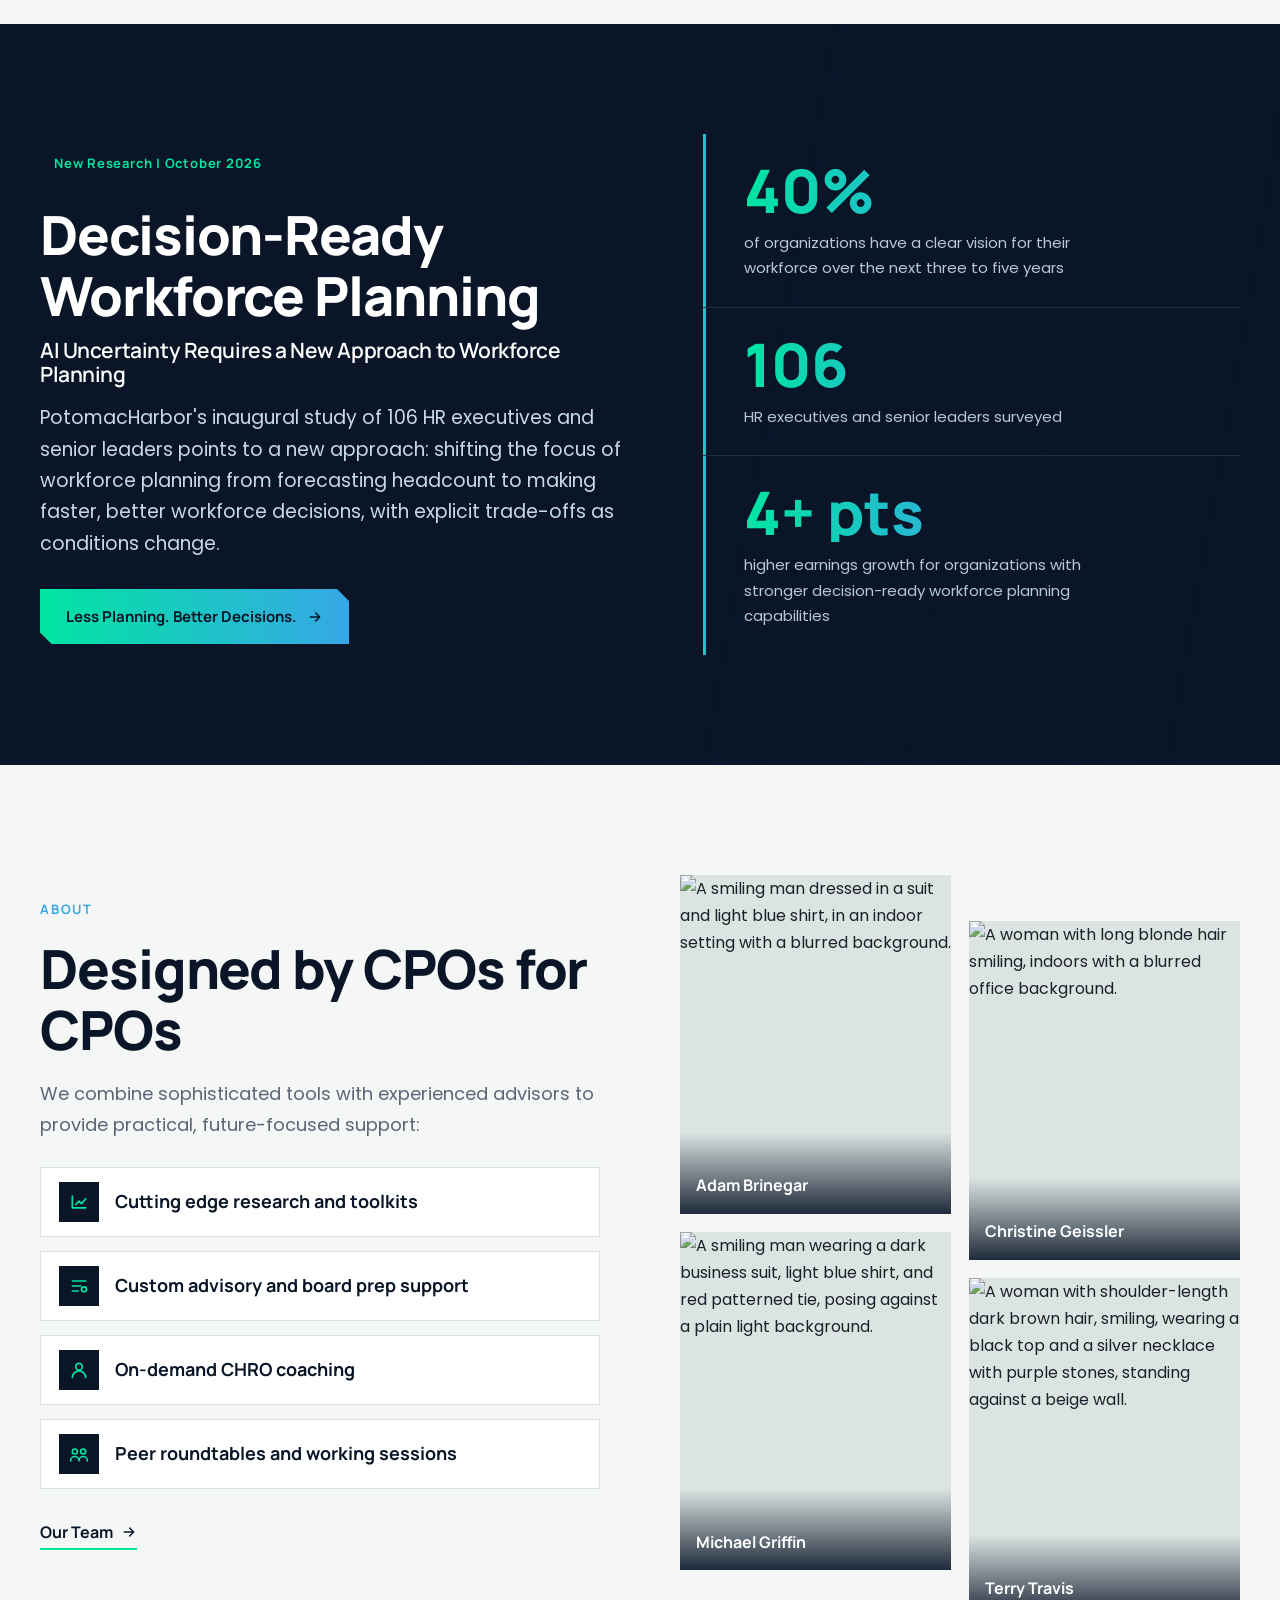
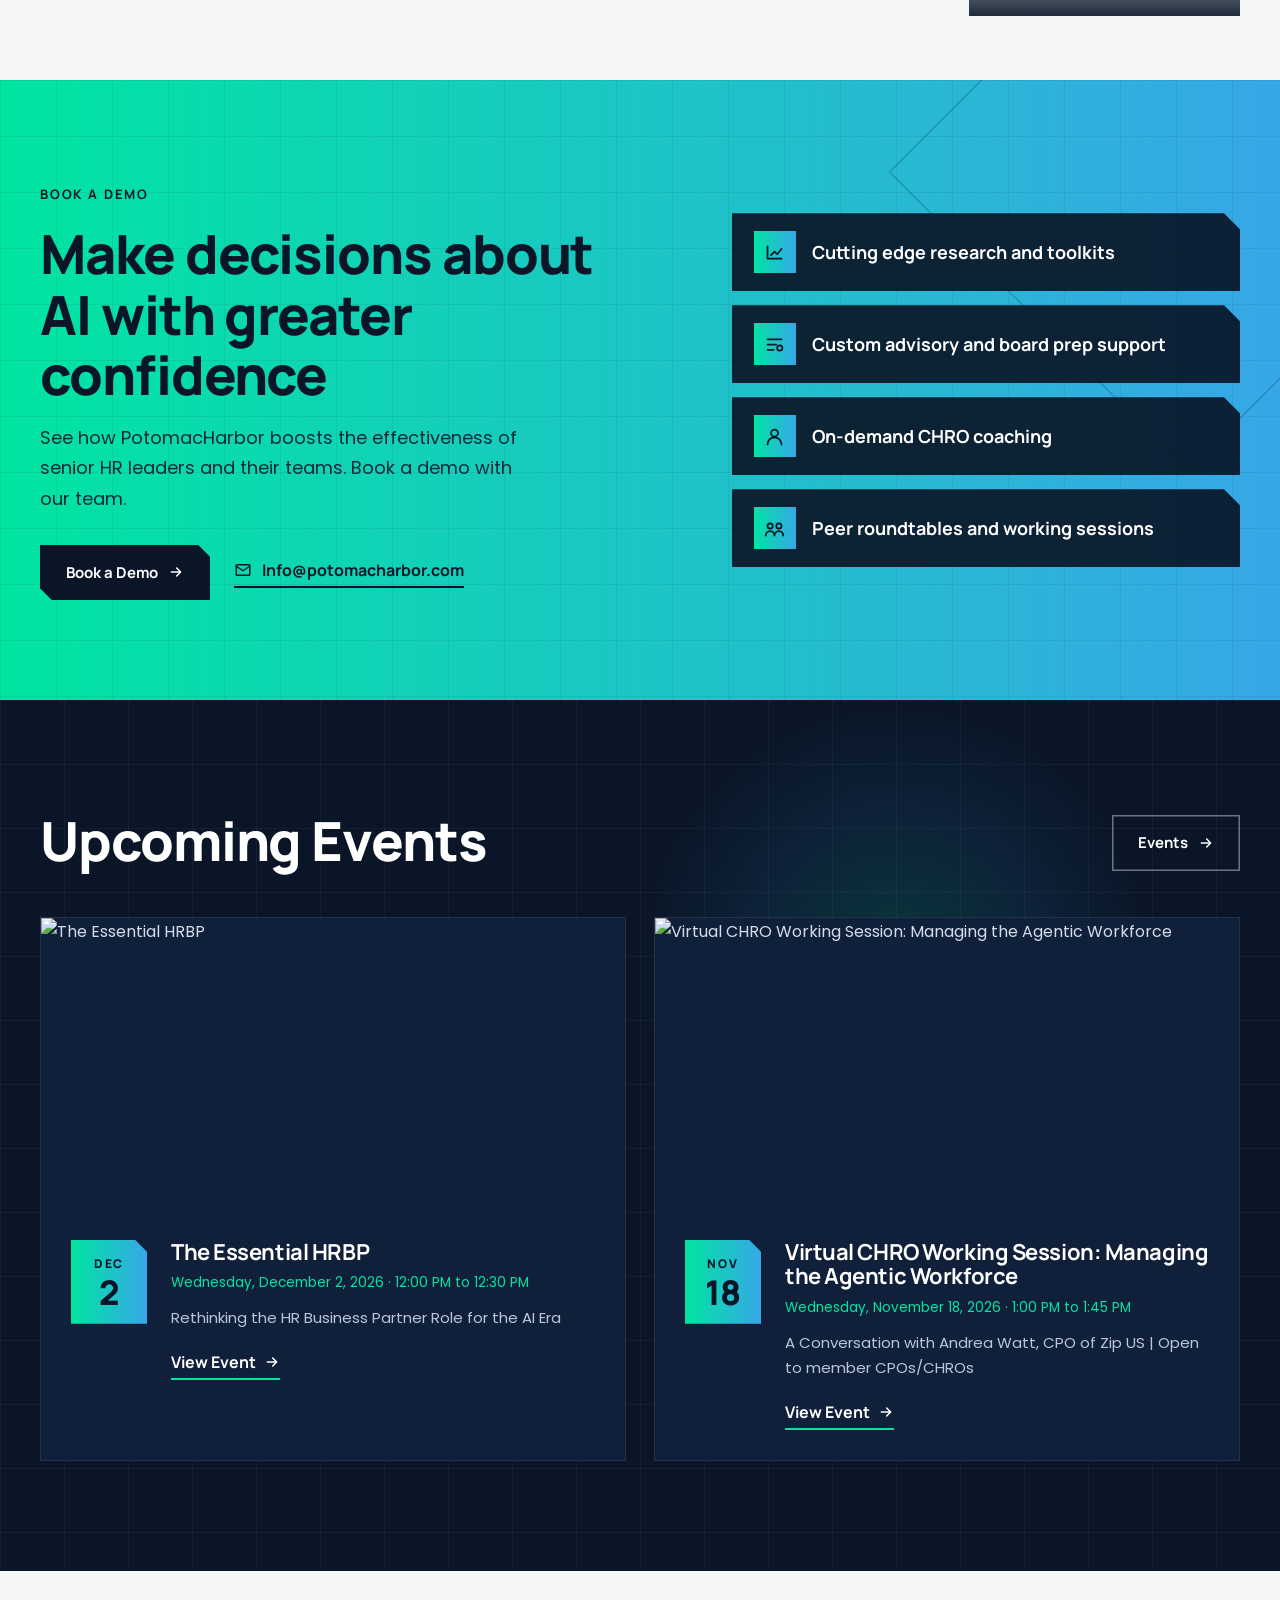
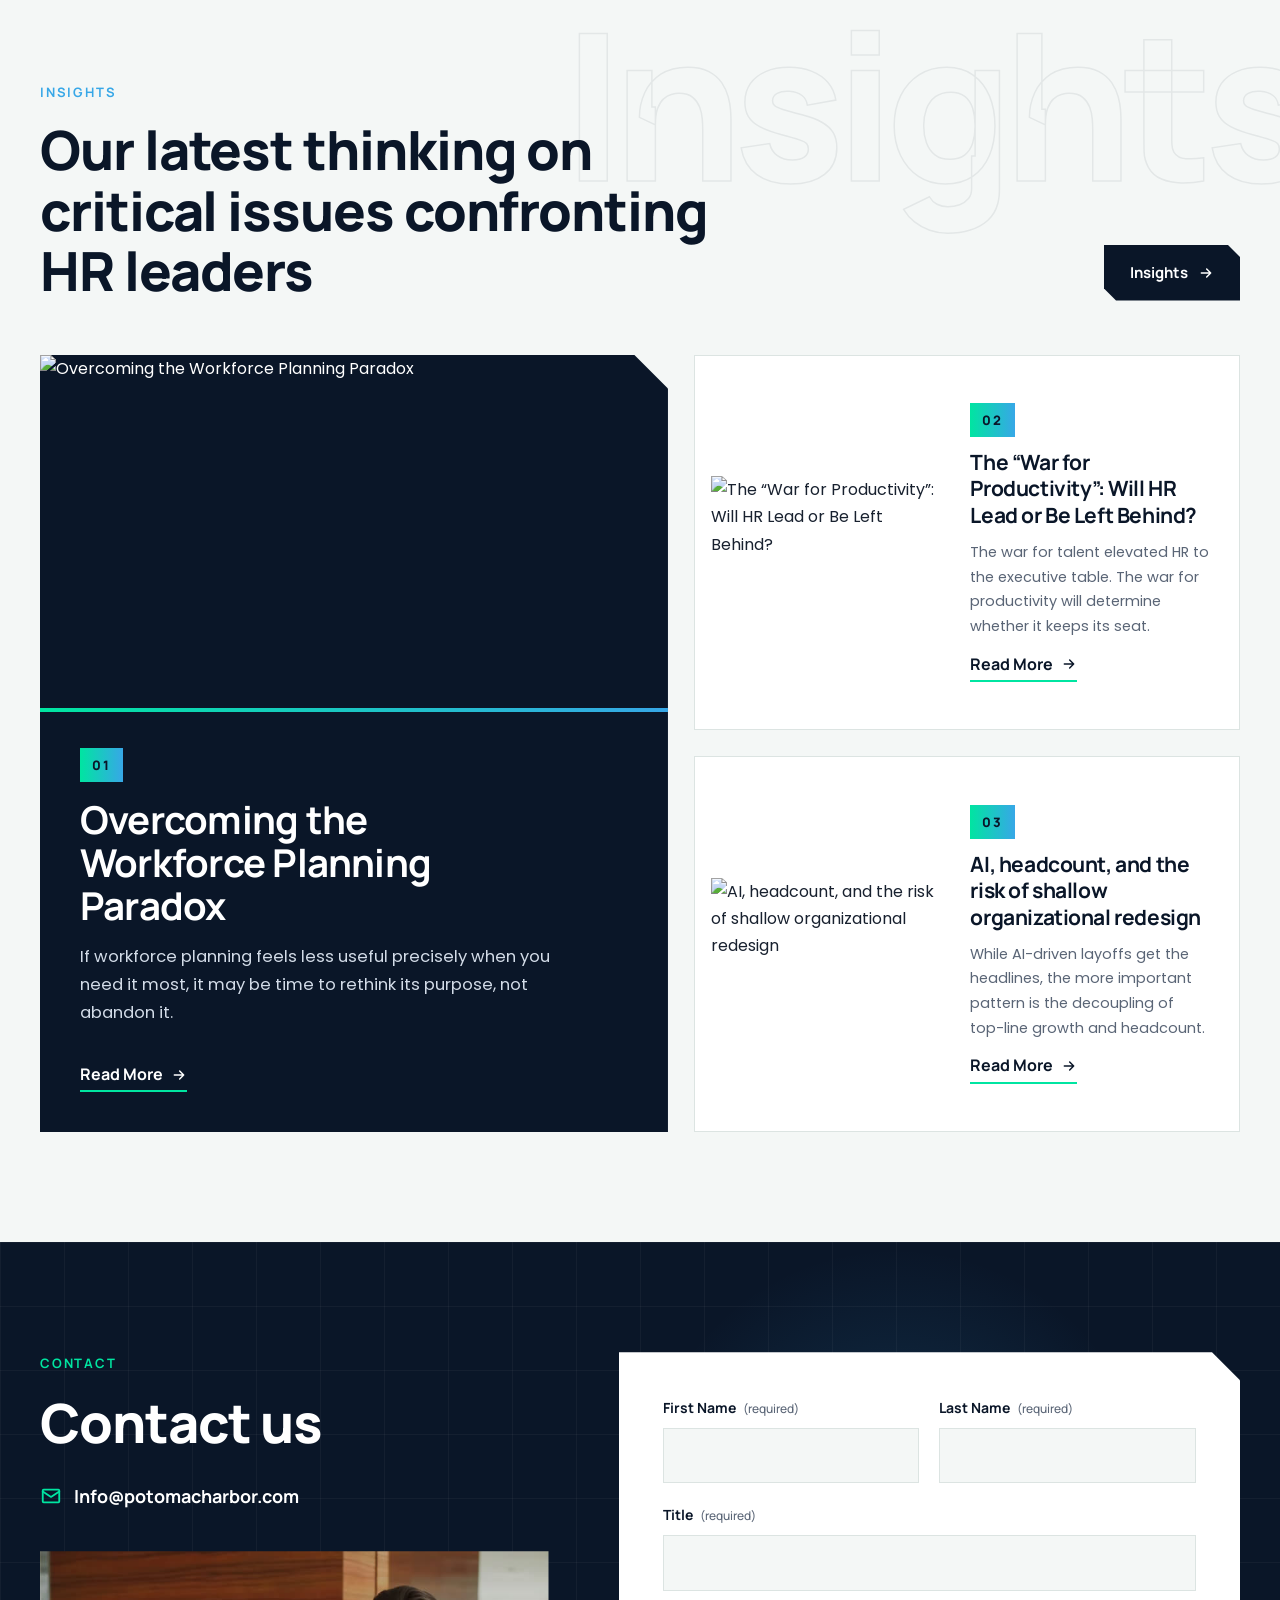
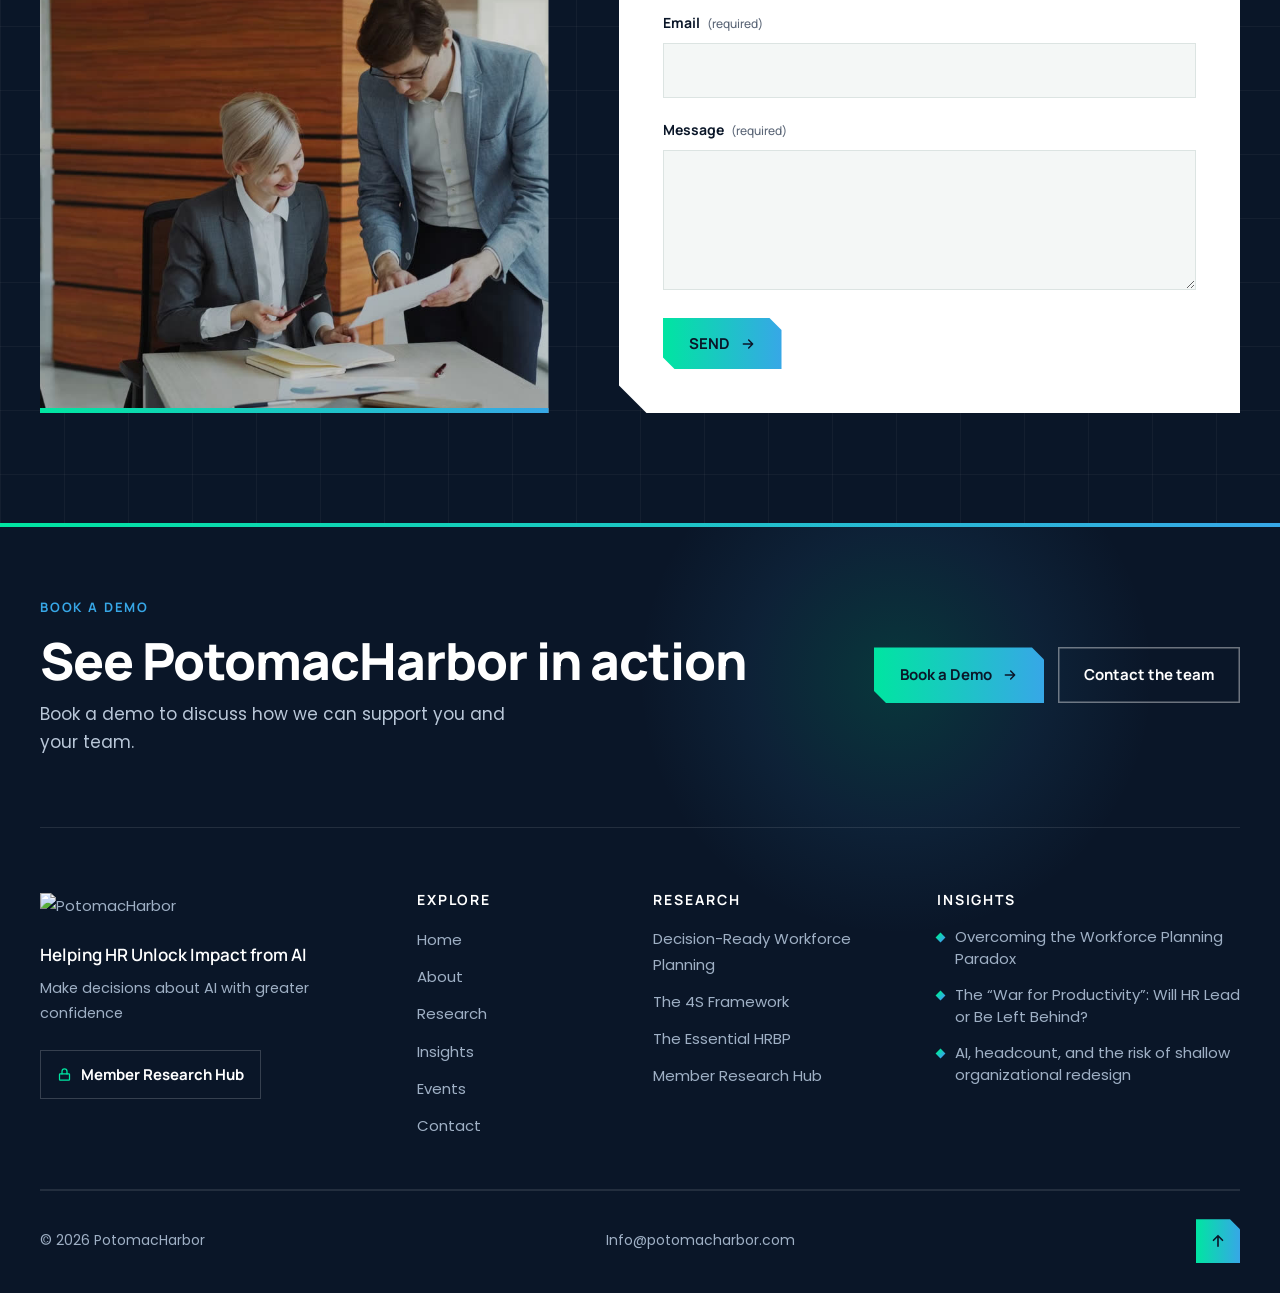
==== commit a65eba01: "Add Book a Demo: header button, home section, footer CTA on all pages, demo-prefilled contact form C" ====
--- a/index.html
+++ b/index.html
@@ -16,7 +16,7 @@
   <div class="wrap">
     <a href="index.html" class="brand" aria-label="PotomacHarbor home"><img src="https://images.squarespace-cdn.com/content/v1/69d68f6693a7e61e9a5b25c9/e6554da6-3db7-4a8c-995c-954a55c57d66/logo+white+%281%29.png?format=750w" alt="PotomacHarbor" data-logo crossorigin="anonymous"></a>
     <button class="menu-btn" aria-label="Menu" aria-expanded="false"><span></span></button>
-    <nav class="nav"><a href="member-access.html" class="member"><svg viewBox="0 0 24 24" fill="none" stroke="currentColor" stroke-width="2" stroke-linecap="round" stroke-linejoin="round"><rect x="4" y="11" width="16" height="10" rx="1"/><path d="M8 11V7a4 4 0 0 1 8 0v4"/></svg>Member Access</a><a href="research.html">Research</a><a href="insights.html">Insights</a><a href="events.html">Events</a><a href="about.html">About</a><a href="contact.html" class="btn btn-primary">Contact</a></nav>
+    <nav class="nav"><a href="member-access.html" class="member"><svg viewBox="0 0 24 24" fill="none" stroke="currentColor" stroke-width="2" stroke-linecap="round" stroke-linejoin="round"><rect x="4" y="11" width="16" height="10" rx="1"/><path d="M8 11V7a4 4 0 0 1 8 0v4"/></svg>Member Access</a><a href="research.html">Research</a><a href="insights.html">Insights</a><a href="events.html">Events</a><a href="about.html">About</a><a href="contact.html">Contact</a><a href="contact.html?topic=demo#form" class="btn btn-primary">Book a Demo</a></nav>
   </div>
 </header>
 <main id="main">
@@ -97,6 +97,23 @@
   </div>
 </section>
 
+<section class="home-demo">
+  <div class="wrap demo-inner">
+    <div class="demo-copy reveal">
+      <span class="eyebrow">Book a Demo</span>
+      <h2 class="h-lg">Make decisions about AI with greater confidence</h2>
+      <p>See how PotomacHarbor boosts the effectiveness of senior HR leaders and their teams. Book a demo with our team.</p>
+      <div class="demo-actions">
+        <a href="contact.html?topic=demo#form" class="btn btn-dark">Book a Demo <svg viewBox="0 0 24 24" fill="none" stroke="currentColor" stroke-width="2.2" stroke-linecap="round" stroke-linejoin="round"><path d="M5 12h14M13 6l6 6-6 6"/></svg></a>
+        <a href="mailto:Info@potomacharbor.com?subject=Book%20a%20demo" class="demo-mail"><svg viewBox="0 0 24 24" fill="none" stroke="currentColor" stroke-width="2" stroke-linecap="round" stroke-linejoin="round"><rect x="3" y="5" width="18" height="14" rx="1"/><path d="m3 7 9 6 9-6"/></svg>Info@potomacharbor.com</a>
+      </div>
+    </div>
+    <ul class="demo-list">
+      <li class="reveal" style="--d:0ms"><span class="ic"><svg viewBox="0 0 24 24" fill="none" stroke="currentColor" stroke-width="2" stroke-linecap="round" stroke-linejoin="round"><path d="M4 19V5M4 19h16M8 15l4-4 3 3 5-6"/></svg></span>Cutting edge research and toolkits</li><li class="reveal" style="--d:100ms"><span class="ic"><svg viewBox="0 0 24 24" fill="none" stroke="currentColor" stroke-width="2" stroke-linecap="round" stroke-linejoin="round"><path d="M4 6h16M4 12h10M4 18h7"/><circle cx="18" cy="16" r="3"/></svg></span>Custom advisory and board prep support</li><li class="reveal" style="--d:200ms"><span class="ic"><svg viewBox="0 0 24 24" fill="none" stroke="currentColor" stroke-width="2" stroke-linecap="round" stroke-linejoin="round"><circle cx="12" cy="8" r="4"/><path d="M4 21a8 8 0 0 1 16 0"/></svg></span>On-demand CHRO coaching</li><li class="reveal" style="--d:300ms"><span class="ic"><svg viewBox="0 0 24 24" fill="none" stroke="currentColor" stroke-width="2" stroke-linecap="round" stroke-linejoin="round"><circle cx="7" cy="9" r="3"/><circle cx="17" cy="9" r="3"/><path d="M2 20a5 5 0 0 1 10 0M12 20a5 5 0 0 1 10 0"/></svg></span>Peer roundtables and working sessions</li>
+    </ul>
+  </div>
+</section>
+
 <section class="pad on-dark home-events">
   <div class="grid-lines"></div><div class="glow"></div>
   <div class="wrap" style="position:relative">
@@ -187,13 +204,13 @@
   <div class="wrap">
     <div class="foot-cta">
       <div>
-        <span class="eyebrow">Contact</span>
-        <h2>Learn more</h2>
-        <p>Submit the inquiry form to discuss how we can support you and your team.</p>
+        <span class="eyebrow">Book a Demo</span>
+        <h2>See PotomacHarbor in action</h2>
+        <p>Book a demo to discuss how we can support you and your team.</p>
       </div>
       <div class="foot-cta-actions">
-        <a href="contact.html" class="btn btn-primary">Contact the team <svg viewBox="0 0 24 24" fill="none" stroke="currentColor" stroke-width="2.2" stroke-linecap="round" stroke-linejoin="round"><path d="M5 12h14M13 6l6 6-6 6"/></svg></a>
-        <a href="mailto:Info@potomacharbor.com" class="btn btn-ghost"><svg viewBox="0 0 24 24" fill="none" stroke="currentColor" stroke-width="2" stroke-linecap="round" stroke-linejoin="round"><rect x="3" y="5" width="18" height="14" rx="1"/><path d="m3 7 9 6 9-6"/></svg> Info@potomacharbor.com</a>
+        <a href="contact.html?topic=demo#form" class="btn btn-primary">Book a Demo <svg viewBox="0 0 24 24" fill="none" stroke="currentColor" stroke-width="2.2" stroke-linecap="round" stroke-linejoin="round"><path d="M5 12h14M13 6l6 6-6 6"/></svg></a>
+        <a href="contact.html" class="btn btn-ghost">Contact the team</a>
       </div>
     </div>
     <div class="foot-top">
--- a/style.css
+++ b/style.css
@@ -651,8 +651,6 @@
 .foot-cta h2{font-size:clamp(34px,4vw,52px);font-weight:800;color:#fff;margin:12px 0 10px}
 .foot-cta p{font-size:17px;color:#B9C7D8;max-width:44ch}
 .foot-cta-actions{display:flex;flex-wrap:wrap;gap:14px}
-body:has(form.form) .foot-cta{display:none}
-body:has(form.form) .foot-top{padding-top:80px}
 .foot-top{grid-template-columns:1.4fr .8fr 1fr 1.3fr;padding:64px 0 50px}
 .foot-brand p{margin-top:18px;color:#fff;font-family:var(--head);font-weight:600;font-size:17px}
 .foot-brand p.small{margin-top:6px;color:#9FB0C5;font-family:var(--body);font-weight:400;font-size:14.5px}
@@ -702,3 +700,27 @@
 .contact-photo::after{content:"";position:absolute;left:0;right:0;bottom:0;height:5px;background:var(--grad)}
 .cp-page{flex:0 0 auto;height:340px;margin-top:20px}
 @media (max-width:900px){.contact-photo{min-height:280px}.cp-page{height:260px}}
+
+/* ===================== Book a Demo ===================== */
+.nav .btn{white-space:nowrap}
+.home-demo{position:relative;overflow:hidden;background:var(--grad);padding:100px 0}
+.home-demo::before{content:"";position:absolute;inset:0;background-image:linear-gradient(rgba(10,22,40,.07) 1px,transparent 1px),linear-gradient(90deg,rgba(10,22,40,.07) 1px,transparent 1px);background-size:56px 56px;animation:gridMove 24s linear infinite}
+.home-demo::after{content:"";position:absolute;right:-120px;top:-120px;width:420px;height:420px;border:2px solid rgba(10,22,40,.15);transform:rotate(45deg);animation:spinSlow 40s linear infinite}
+@keyframes spinSlow{to{transform:rotate(405deg)}}
+.demo-inner{position:relative;z-index:1;display:grid;grid-template-columns:1.1fr .9fr;gap:70px;align-items:center}
+.home-demo .eyebrow{color:var(--ink)}
+.demo-copy h2{color:var(--ink);margin:16px 0 18px;max-width:16ch}
+.demo-copy p{font-size:18px;color:#0E2A3A;max-width:44ch}
+.demo-actions{display:flex;flex-wrap:wrap;align-items:center;gap:24px;margin-top:30px}
+.demo-mail{display:inline-flex;align-items:center;gap:10px;font-family:var(--head);font-weight:700;color:var(--ink);text-decoration:none;border-bottom:2px solid var(--ink);padding-bottom:2px}
+.demo-mail svg{width:18px;height:18px}
+.demo-list{list-style:none;display:grid;gap:14px}
+.demo-list li{display:flex;align-items:center;gap:16px;background:rgba(10,22,40,.92);color:#fff;font-family:var(--head);font-weight:700;font-size:18px;padding:18px 22px;clip-path:polygon(0 0,calc(100% - 16px) 0,100% 16px,100% 100%,0 100%);transition:transform .35s}
+.demo-list li:hover{transform:translateX(-8px)}
+.demo-list .ic{width:42px;height:42px;flex:0 0 42px;display:grid;place-items:center;background:var(--grad);color:var(--ink)}
+.demo-list .ic svg{width:21px;height:21px}
+.demo-banner{display:none;margin-bottom:6px;font-family:var(--head);font-weight:700;color:var(--ink);background:rgba(0,229,161,.15);border-left:4px solid var(--mint);padding:12px 16px}
+.is-demo .demo-banner{display:block;grid-column:1/-1}
+@media (max-width:1080px){.nav{gap:22px}}
+@media (max-width:900px){.demo-inner{grid-template-columns:1fr;gap:40px}.home-demo{padding:80px 0}}
+@media (prefers-reduced-motion:reduce){.home-demo::before,.home-demo::after{animation:none}}
